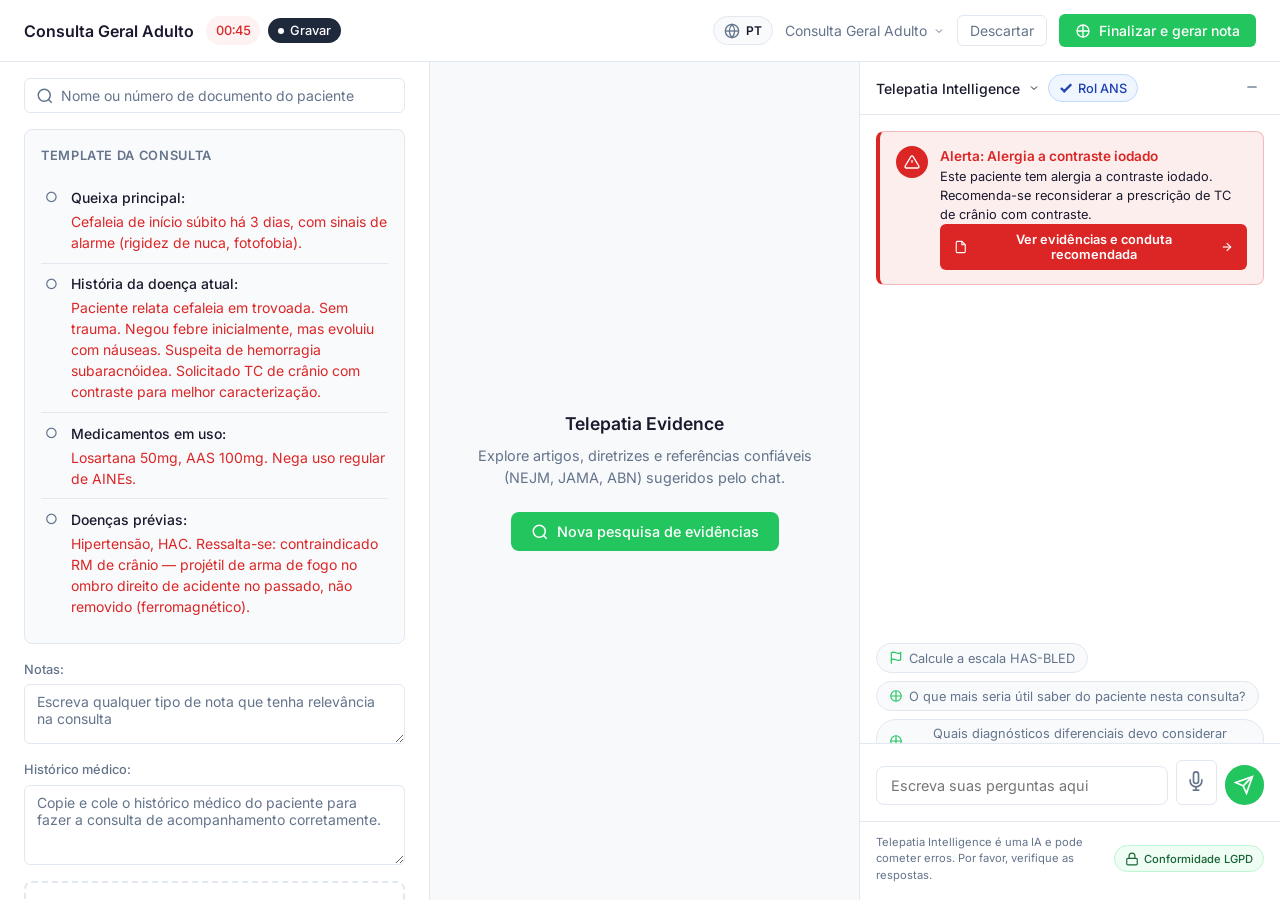
==== ambient-scribe.html @ 0a35a24a "Add i18n language switcher (PT/EN/ES) and fix navigation dead ends - Added globe icon language switc" ====
<!DOCTYPE html>
<html lang="pt-BR">
<head>
  <meta charset="UTF-8">
  <meta name="viewport" content="width=device-width, initial-scale=1.0">
  <title>Consulta Geral Adulto — Ambient Scribe</title>
  <style>
/* Ambient Scribe — Clean medical consultation UI */

:root {
  --bg-main: #f8f9fa;
  --bg-pane: #ffffff;
  --border: #e2e8f0;
  --text: #1a1a2e;
  --text-muted: #64748b;
  --accent: #22c55e;
  --accent-hover: #16a34a;
  --accent-light: rgba(34, 197, 94, 0.1);
  --danger: #dc2626;
  --danger-bg: rgba(220, 38, 38, 0.08);
  --radius: 8px;
  --radius-sm: 6px;
  --shadow: 0 1px 3px rgba(0,0,0,0.06);
  --font-sans: "Inter", -apple-system, BlinkMacSystemFont, sans-serif;
}

* {
  box-sizing: border-box;
  margin: 0;
  padding: 0;
}

html, body {
  height: 100%;
  overflow: hidden;
}

body {
  font-family: var(--font-sans);
  background: var(--bg-main);
  color: var(--text);
  line-height: 1.5;
  font-size: 14px;
}

.app {
  display: flex;
  flex-direction: column;
  height: 100vh;
  overflow: hidden;
}

/* Header */
.header {
  display: flex;
  justify-content: space-between;
  align-items: center;
  padding: 0.875rem 1.5rem;
  background: var(--bg-pane);
  border-bottom: 1px solid var(--border);
  flex-shrink: 0;
}

.header-left {
  display: flex;
  align-items: center;
  gap: 0.75rem;
}

.consult-type {
  font-size: 1rem;
  font-weight: 600;
}

/* Record controls in header */
.record-controls {
  display: flex;
  align-items: center;
  gap: 0.5rem;
}

.timer {
  font-size: 0.8rem;
  padding: 0.3rem 0.6rem;
  border-radius: 20px;
  background: #fef2f2;
  color: var(--danger);
  font-weight: 500;
  font-variant-numeric: tabular-nums;
}

.btn-record-header,
.btn-record-pause,
.btn-record-continue,
.btn-record-stop {
  display: inline-flex;
  align-items: center;
  gap: 0.4rem;
  padding: 0.3rem 0.6rem;
  font-size: 0.8rem;
  font-weight: 500;
  border: none;
  border-radius: 20px;
  cursor: pointer;
  font-family: var(--font-sans);
  transition: opacity 0.15s;
}

.btn-record-header {
  display: inline-flex;
  background: #1e293b;
  color: white;
}

.btn-record-header.recording {
  background: #ff3333;
  color: white;
  box-shadow: 0 0 12px rgba(255, 51, 51, 0.6), 0 0 24px rgba(255, 51, 51, 0.3);
  animation: neon-pulse 2s ease-in-out infinite;
}

@keyframes neon-pulse {
  0%, 100% { box-shadow: 0 0 12px rgba(255, 51, 51, 0.6), 0 0 24px rgba(255, 51, 51, 0.3); }
  50% { box-shadow: 0 0 16px rgba(255, 51, 51, 0.8), 0 0 32px rgba(255, 51, 51, 0.4); }
}

.btn-record-header .record-dot {
  width: 6px;
  height: 6px;
  border-radius: 50%;
  background: currentColor;
}

.btn-record-header.recording .record-dot {
  animation: dot-pulse 1.2s infinite;
}

@keyframes dot-pulse {
  0%, 100% { opacity: 1; }
  50% { opacity: 0.3; }
}

.btn-record-pause,
.btn-record-continue,
.btn-record-stop {
  display: inline-flex;
}

.btn-record-pause,
.btn-record-continue {
  background: #64748b;
  color: white;
}

.btn-record-stop {
  background: #475569;
  color: white;
}

.btn-record-pause:hover,
.btn-record-continue:hover,
.btn-record-stop:hover {
  opacity: 0.9;
}

.record-controls .hidden {
  display: none !important;
}

.hidden {
  display: none !important;
}

.header-right {
  display: flex;
  align-items: center;
  gap: 0.75rem;
}

.consult-dropdown {
  display: flex;
  align-items: center;
  gap: 0.35rem;
  font-size: 0.875rem;
  color: var(--text-muted);
  cursor: pointer;
}

.btn-discard {
  padding: 0.4rem 0.75rem;
  font-size: 0.875rem;
  background: transparent;
  border: 1px solid var(--border);
  border-radius: var(--radius-sm);
  color: var(--text-muted);
  cursor: pointer;
  font-family: var(--font-sans);
}

.btn-discard:hover {
  background: #f1f5f9;
  color: var(--text);
}

.btn-finalize {
  display: inline-flex;
  align-items: center;
  gap: 0.5rem;
  padding: 0.5rem 1rem;
  font-size: 0.875rem;
  font-weight: 500;
  background: var(--accent);
  color: white;
  border: none;
  border-radius: var(--radius-sm);
  cursor: pointer;
  font-family: var(--font-sans);
}

.btn-finalize:hover {
  background: var(--accent-hover);
}

/* Main grid - fixed height, no overflow */
.main-grid {
  display: grid;
  grid-template-columns: minmax(0, 1fr) minmax(0, 1fr) 420px;
  flex: 1;
  min-height: 0;
  overflow: hidden;
}

/* Scribe pane */
.scribe-pane {
  display: flex;
  flex-direction: column;
  gap: 1rem;
  padding: 1rem 1.5rem;
  background: var(--bg-pane);
  border-right: 1px solid var(--border);
  overflow-y: auto;
  overflow-x: hidden;
  max-width: 480px;
  min-height: 0;
}

/* Center: Telepatia workspace */
.workspace-pane {
  display: flex;
  flex-direction: column;
  background: var(--bg-main);
  border-right: 1px solid var(--border);
  min-height: 0;
  overflow: hidden;
}

.workspace-empty {
  flex: 1;
  display: flex;
  flex-direction: column;
  align-items: center;
  justify-content: center;
  padding: 2rem;
  color: var(--text-muted);
  font-size: 0.9rem;
  text-align: center;
  gap: 0.5rem;
}

.workspace-empty-title {
  font-size: 1.1rem;
  font-weight: 600;
  color: var(--text);
}

/* New evidence search button in center pane */
.btn-new-evidence {
  display: inline-flex;
  align-items: center;
  gap: 0.5rem;
  margin-top: 1rem;
  padding: 0.65rem 1.25rem;
  font-size: 0.9rem;
  font-weight: 500;
  background: var(--accent);
  color: white;
  border: none;
  border-radius: var(--radius);
  cursor: pointer;
  font-family: var(--font-sans);
  transition: background 0.15s, box-shadow 0.15s, transform 0.1s;
}

.btn-new-evidence:hover {
  background: var(--accent-hover);
  box-shadow: 0 4px 12px rgba(34, 197, 94, 0.25);
  transform: translateY(-1px);
}

.btn-new-evidence:active {
  transform: translateY(0);
}

.workspace-empty.hidden {
  display: none;
}

.workspace-content {
  display: flex;
  flex-direction: column;
  flex: 1;
  min-height: 0;
  background: var(--bg-pane);
  overflow: hidden;
}

.workspace-content.hidden {
  display: none;
}

.workspace-header {
  display: flex;
  align-items: flex-start;
  gap: 0.75rem;
  padding: 1rem 1.25rem;
  border-bottom: 1px solid var(--border);
  flex-shrink: 0;
}

/* Reference icons bar - OpenEvidence style */
.ref-icons-bar {
  display: flex;
  align-items: center;
  gap: 0.6rem;
  padding: 0.6rem 1.25rem;
  background: linear-gradient(180deg, #f8fafc 0%, #f1f5f9 100%);
  border-bottom: 1px solid var(--border);
  flex-wrap: wrap;
}

.ref-label {
  font-size: 0.75rem;
  color: var(--text-muted);
  font-weight: 500;
}

.ref-icon {
  text-decoration: none;
}

.ref-badge {
  display: inline-flex;
  align-items: center;
  justify-content: center;
  gap: 0.25rem;
  min-width: 42px;
  height: 28px;
  padding: 0 0.5rem;
  border-radius: 20px;
  font-size: 0.7rem;
  font-weight: 700;
  letter-spacing: 0.02em;
  transition: transform 0.15s, box-shadow 0.15s;
}

.ref-flag {
  font-size: 0.85em;
  line-height: 1;
}

.ref-badge:hover {
  transform: translateY(-1px);
  box-shadow: 0 2px 6px rgba(0,0,0,0.12);
}

.ref-nejm {
  background: #c41e3a;
  color: white;
}

.ref-jama {
  background: #1a365d;
  color: white;
}

.ref-rsna {
  background: linear-gradient(135deg, #0ea5e9 0%, #0284c7 100%);
  color: white;
}

.ref-abn {
  background: linear-gradient(135deg, #0f766e 0%, #115e59 100%);
  color: white;
}

/* GRADE evidence strength bar */
.grade-bar {
  display: flex;
  align-items: center;
  padding: 0.5rem 1.25rem;
  background: #fafafa;
  border-bottom: 1px solid var(--border);
  flex-shrink: 0;
}

.grade-bar.hidden {
  display: none !important;
}

.btn-grade {
  display: inline-flex;
  align-items: center;
  gap: 0.4rem;
  padding: 0.35rem 0.6rem;
  font-size: 0.8rem;
  background: white;
  border: 1px solid var(--border);
  border-radius: 16px;
  cursor: pointer;
  font-family: var(--font-sans);
  transition: border-color 0.15s, box-shadow 0.15s;
}

.btn-grade:hover {
  border-color: var(--accent);
  box-shadow: 0 0 0 2px var(--accent-light);
}

.grade-label {
  color: var(--text-muted);
}

.grade-value {
  font-weight: 600;
  color: var(--accent);
}

.grade-system {
  color: var(--text-muted);
  font-size: 0.75rem;
}

/* SUS bar */
.sus-bar {
  padding: 0.5rem 1.25rem;
  background: #f0fdf4;
  border-bottom: 1px solid var(--border);
  flex-shrink: 0;
}

.sus-bar.hidden {
  display: none !important;
}

.btn-sus {
  display: inline-flex;
  align-items: center;
  gap: 0.5rem;
  padding: 0.4rem 0.75rem;
  font-size: 0.85rem;
  background: white;
  color: #166534;
  border: 1px solid #bbf7d0;
  border-radius: var(--radius-sm);
  cursor: pointer;
  font-family: var(--font-sans);
  font-weight: 500;
  transition: background 0.15s, border-color 0.15s;
}

.btn-sus:hover {
  background: #dcfce7;
  border-color: #86efac;
}

.btn-sus.expanded svg {
  transform: rotate(180deg);
}

.btn-sus svg {
  transition: transform 0.2s;
}

.sus-flag {
  font-size: 1em;
}

.sus-content {
  margin-top: 0.75rem;
  padding-top: 0.75rem;
  border-top: 1px solid #bbf7d0;
}

.sus-content.hidden {
  display: none !important;
}

.sus-intro {
  font-size: 0.85rem;
  line-height: 1.5;
  color: var(--text);
  margin-bottom: 0.5rem;
}

.sus-list {
  margin: 0 0 0.5rem;
  padding-left: 1.25rem;
  font-size: 0.85rem;
  line-height: 1.6;
  color: var(--text);
}

.sus-list li {
  margin-bottom: 0.5rem;
}

.sus-footer {
  font-size: 0.8rem;
  color: var(--text-muted);
  margin: 0;
}

/* GRADE popover */
.grade-popover {
  position: fixed;
  bottom: 5rem;
  right: 1rem;
  max-width: 340px;
  z-index: 100;
}

.grade-popover.hidden {
  display: none !important;
}

.grade-popover-content {
  background: white;
  border-radius: var(--radius);
  box-shadow: 0 10px 40px rgba(0,0,0,0.15);
  padding: 1rem 1.25rem;
  border: 1px solid var(--border);
  position: relative;
}

.grade-close {
  position: absolute;
  top: 0.5rem;
  right: 0.5rem;
  width: 24px;
  height: 24px;
  border: none;
  background: #f1f5f9;
  border-radius: 50%;
  font-size: 1.1rem;
  cursor: pointer;
  color: var(--text-muted);
  line-height: 1;
}

.grade-popover h4 {
  font-size: 0.9rem;
  margin-bottom: 0.5rem;
  color: var(--text);
}

.grade-popover p {
  font-size: 0.8rem;
  line-height: 1.5;
  color: var(--text-muted);
  margin-bottom: 0.5rem;
}

.grade-popover ul {
  margin: 0.5rem 0;
  padding-left: 1.2rem;
  font-size: 0.8rem;
  line-height: 1.6;
  color: var(--text-muted);
}

.grade-popover li {
  margin-bottom: 0.25rem;
}

.grade-footer {
  font-size: 0.75rem !important;
}

.workspace-title {
  flex: 1;
  font-size: 0.95rem;
  font-weight: 600;
  color: var(--accent);
  text-decoration: none;
}

.workspace-title:hover {
  text-decoration: underline;
}

.btn-workspace-new {
  flex-shrink: 0;
  width: 28px;
  height: 28px;
  border: 1px solid var(--border);
  background: #f8fafc;
  border-radius: 50%;
  font-size: 1.1rem;
  line-height: 1;
  cursor: pointer;
  color: var(--accent);
  display: flex;
  align-items: center;
  justify-content: center;
  transition: background 0.15s, border-color 0.15s;
}

.btn-workspace-new:hover {
  background: var(--accent-light);
  border-color: var(--accent);
}

.btn-workspace-close {
  flex-shrink: 0;
  width: 28px;
  height: 28px;
  border: none;
  background: #f1f5f9;
  border-radius: 50%;
  font-size: 1.25rem;
  line-height: 1;
  cursor: pointer;
  color: var(--text-muted);
}

.btn-workspace-close:hover {
  background: #e2e8f0;
  color: var(--text);
}

.workspace-body {
  flex: 1;
  overflow-y: auto;
  overflow-x: hidden;
  padding: 1rem 1.25rem;
  min-height: 0;
}

.workspace-summary {
  font-size: 0.9rem;
  line-height: 1.65;
  color: var(--text);
  margin-bottom: 1.25rem;
}

.summary-explanation {
  margin-bottom: 1rem;
}

.summary-actions {
  margin-bottom: 1rem;
}

.summary-actions strong {
  display: block;
  margin-bottom: 0.5rem;
  font-size: 0.9rem;
}

.summary-actions ul {
  margin: 0;
  padding-left: 1.25rem;
  line-height: 1.7;
}

.summary-actions li {
  margin-bottom: 0.35rem;
}

.btn-go-deeper {
  display: inline-flex;
  align-items: center;
  gap: 0.5rem;
  padding: 0.5rem 0.9rem;
  font-size: 0.85rem;
  background: #f8fafc;
  color: var(--accent);
  border: 1px solid var(--border);
  border-radius: var(--radius-sm);
  cursor: pointer;
  font-family: var(--font-sans);
  font-weight: 500;
  transition: background 0.15s, border-color 0.15s;
}

.btn-go-deeper:hover {
  background: var(--accent-light);
  border-color: var(--accent);
}

.btn-go-deeper svg {
  transition: transform 0.2s;
}

.summary-deeper {
  margin-top: 1rem;
  padding-top: 1rem;
  border-top: 1px solid var(--border);
}

.summary-deeper.hidden {
  display: none !important;
}

.summary-deeper h5 {
  font-size: 0.9rem;
  font-weight: 600;
  margin: 1rem 0 0.5rem;
  color: var(--text);
}

.summary-deeper h5:first-child {
  margin-top: 0;
}

.summary-deeper p {
  font-size: 0.875rem;
  line-height: 1.6;
  color: var(--text-muted);
}

/* Blank evidence workspace */
.workspace-blank-wrap {
  display: flex;
  flex-direction: column;
  flex: 1;
  min-height: 0;
}

.workspace-blank-wrap.hidden {
  display: none !important;
}

.workspace-blank-messages {
  flex: 1;
  overflow-y: auto;
  padding: 1rem 1.25rem;
  display: flex;
  flex-direction: column;
  gap: 0.75rem;
}

.ws-blank-msg {
  max-width: 90%;
  padding: 0.6rem 0.85rem;
  border-radius: var(--radius-sm);
  font-size: 0.875rem;
  line-height: 1.55;
}

.ws-blank-msg-user {
  align-self: flex-end;
  background: var(--accent-light);
  color: var(--text);
}

.ws-blank-msg-assistant {
  align-self: flex-start;
  background: #f1f5f9;
  color: var(--text);
}

.workspace-blank-suggestions {
  display: flex;
  flex-wrap: wrap;
  gap: 0.5rem;
  padding: 0 1.25rem 0.75rem;
  flex-shrink: 0;
}

.ws-suggestion-btn {
  display: inline-flex;
  align-items: center;
  gap: 0.4rem;
  padding: 0.45rem 0.75rem;
  font-size: 0.8rem;
  background: #f8fafc;
  border: 1px solid var(--border);
  border-radius: 20px;
  color: var(--text-muted);
  cursor: pointer;
  font-family: var(--font-sans);
  text-decoration: none;
  transition: background 0.15s, border-color 0.15s, color 0.15s;
}

.ws-suggestion-btn:hover {
  background: var(--accent-light);
  border-color: var(--accent);
  color: var(--text);
}

.ws-suggestion-btn svg {
  flex-shrink: 0;
  color: var(--accent);
}

.ws-suggestion-link:hover svg {
  color: var(--accent);
}

.ws-suggestion-favicon {
  flex-shrink: 0;
  border-radius: 2px;
}

.workspace-blank-input-wrap {
  display: flex;
  align-items: flex-end;
  gap: 0.5rem;
  padding: 0.75rem 1.25rem;
  border-top: 1px solid var(--border);
  flex-shrink: 0;
}

#workspace-blank-input {
  flex: 1;
  padding: 0.6rem 0.9rem;
  font-size: 0.875rem;
  border: 1px solid var(--border);
  border-radius: var(--radius);
  resize: none;
  max-height: 100px;
  font-family: var(--font-sans);
}

#workspace-blank-input:focus {
  outline: none;
  border-color: var(--accent);
}

/* Workspace chat - discuss article */
.workspace-chat {
  margin-top: 1rem;
  padding-top: 1rem;
  border-top: 1px solid var(--border);
}

.workspace-chat-title {
  font-size: 0.9rem;
  font-weight: 600;
  margin-bottom: 0.25rem;
  color: var(--text);
}

.workspace-chat-hint {
  font-size: 0.8rem;
  color: var(--text-muted);
  margin-bottom: 0.75rem;
}

.workspace-chat-messages {
  min-height: 60px;
  max-height: 160px;
  overflow-y: auto;
  margin-bottom: 0.75rem;
  display: flex;
  flex-direction: column;
  gap: 0.5rem;
}

.workspace-chat-msg {
  font-size: 0.85rem;
  padding: 0.5rem 0.75rem;
  border-radius: var(--radius-sm);
  max-width: 95%;
}

.workspace-chat-msg-user {
  align-self: flex-end;
  background: var(--accent-light);
}

.workspace-chat-msg-assistant {
  align-self: flex-start;
  background: #f1f5f9;
}

.workspace-chat-input-wrap {
  display: flex;
  gap: 0.5rem;
  align-items: flex-end;
}

#workspace-chat-input {
  flex: 1;
  padding: 0.5rem 0.75rem;
  font-size: 0.875rem;
  border: 1px solid var(--border);
  border-radius: var(--radius-sm);
  resize: none;
  font-family: var(--font-sans);
}

#workspace-chat-input:focus {
  outline: none;
  border-color: var(--accent);
}

.btn-workspace-send {
  padding: 0.5rem;
}

.search-wrap {
  position: relative;
}

.search-icon {
  position: absolute;
  left: 0.75rem;
  top: 50%;
  transform: translateY(-50%);
  color: var(--text-muted);
  pointer-events: none;
}

.search-input {
  width: 100%;
  padding: 0.5rem 0.75rem 0.5rem 2.25rem;
  font-size: 0.875rem;
  border: 1px solid var(--border);
  border-radius: var(--radius-sm);
  font-family: var(--font-sans);
}

.search-input::placeholder {
  color: var(--text-muted);
}

.search-input:focus {
  outline: none;
  border-color: var(--accent);
  box-shadow: 0 0 0 2px var(--accent-light);
}

/* Checklist */
.checklist-container {
  background: #f8fafc;
  border: 1px solid var(--border);
  border-radius: var(--radius);
  padding: 1rem;
}

.checklist-title {
  font-size: 0.8rem;
  font-weight: 600;
  color: var(--text-muted);
  text-transform: uppercase;
  letter-spacing: 0.05em;
  margin-bottom: 0.75rem;
}

.checklist {
  list-style: none;
}

.checklist-item {
  display: flex;
  gap: 0.6rem;
  padding: 0.6rem 0;
  border-bottom: 1px solid #e2e8f0;
}

.checklist-item:last-child {
  border-bottom: none;
}

.check-icon {
  flex-shrink: 0;
  width: 20px;
  height: 20px;
  display: inline-flex;
  align-items: center;
  justify-content: center;
  font-size: 14px;
  color: var(--text-muted);
}

.check-icon.pending {
  color: var(--text-muted);
}

.check-icon.complete {
  color: var(--accent);
  font-size: 14px;
  opacity: 0.9;
}

.check-content {
  flex: 1;
  font-size: 0.875rem;
  line-height: 1.5;
}

.check-content strong {
  display: block;
  margin-bottom: 0.2rem;
  font-weight: 500;
}

.text-pending {
  color: var(--danger);
}

.text-complete {
  color: var(--text);
}

/* Notes & History */
.notes-section,
.history-section {
  display: flex;
  flex-direction: column;
  gap: 0.35rem;
}

.notes-section label,
.history-section label {
  font-size: 0.8rem;
  font-weight: 500;
  color: var(--text-muted);
}

.notes-section textarea,
.history-section textarea {
  min-height: 60px;
  padding: 0.5rem 0.75rem;
  font-size: 0.875rem;
  border: 1px solid var(--border);
  border-radius: var(--radius-sm);
  resize: vertical;
  font-family: var(--font-sans);
}

.notes-section textarea::placeholder,
.history-section textarea::placeholder {
  color: var(--text-muted);
}

.history-section textarea {
  min-height: 80px;
}

/* Attach area */
.attach-area {
  display: flex;
  flex-direction: column;
  align-items: center;
  justify-content: center;
  gap: 0.5rem;
  min-height: 100px;
  border: 2px dashed var(--border);
  border-radius: var(--radius);
  color: var(--text-muted);
  font-size: 0.875rem;
  cursor: pointer;
  transition: border-color 0.15s, background 0.15s;
}

.attach-area:hover {
  border-color: var(--accent);
  background: var(--accent-light);
}


/* Chat pane */
.chat-pane {
  display: flex;
  flex-direction: column;
  background: var(--bg-pane);
  min-height: 0;
  overflow: hidden;
}

.chat-header {
  display: flex;
  align-items: center;
  gap: 0.5rem;
  padding: 0.75rem 1rem;
  border-bottom: 1px solid var(--border);
  font-size: 0.875rem;
  font-weight: 500;
}

.btn-telepatia-evidence {
  display: inline-flex;
  align-items: center;
  gap: 0.35rem;
  padding: 0.35rem 0.6rem;
  font-size: 0.8rem;
  background: #f0fdf4;
  color: #166534;
  border: 1px solid #bbf7d0;
  border-radius: 16px;
  cursor: pointer;
  font-family: var(--font-sans);
  font-weight: 500;
}

.btn-telepatia-evidence:hover {
  background: #dcfce7;
  border-color: #86efac;
}

.btn-telepatia-evidence.active {
  background: var(--accent);
  color: white;
  border-color: var(--accent);
}

.btn-rol-ans {
  display: inline-flex;
  align-items: center;
  gap: 0.35rem;
  padding: 0.35rem 0.6rem;
  font-size: 0.8rem;
  background: #eff6ff;
  color: #1e40af;
  border: 1px solid #bfdbfe;
  border-radius: 16px;
  cursor: pointer;
  font-family: var(--font-sans);
  font-weight: 500;
}

.btn-rol-ans:hover {
  background: #dbeafe;
  border-color: #93c5fd;
}

.btn-minimize {
  margin-left: auto;
  padding: 0.25rem;
  background: none;
  border: none;
  cursor: pointer;
  color: var(--text-muted);
}

.chat-messages {
  flex: 1;
  min-height: 0;
  overflow-y: auto;
  overflow-x: hidden;
  padding: 1rem;
  display: flex;
  flex-direction: column;
  gap: 1rem;
}

.msg {
  max-width: 90%;
  padding: 0.75rem 1rem;
  border-radius: var(--radius);
  font-size: 0.9rem;
  line-height: 1.5;
}

.msg-assistant {
  align-self: flex-start;
  background: #f1f5f9;
  color: var(--text);
}

/* CDSS Alert card */
.msg-alert {
  background: var(--danger-bg);
  border: 1px solid rgba(220, 38, 38, 0.25);
  border-left: 4px solid var(--danger);
  display: flex;
  gap: 0.75rem;
  padding: 0.875rem 1rem;
  max-width: 100%;
  animation: alert-slide-in 0.4s ease-out;
}

@keyframes alert-slide-in {
  from { opacity: 0; transform: translateY(8px); }
  to { opacity: 1; transform: translateY(0); }
}

.alert-icon-wrap {
  flex-shrink: 0;
  width: 32px;
  height: 32px;
  border-radius: 50%;
  background: var(--danger);
  color: white;
  display: flex;
  align-items: center;
  justify-content: center;
  animation: alert-pulse 2s ease-in-out infinite;
}

@keyframes alert-pulse {
  0%, 100% { box-shadow: 0 0 0 0 rgba(220, 38, 38, 0.3); }
  50% { box-shadow: 0 0 0 6px rgba(220, 38, 38, 0); }
}

.alert-icon-wrap svg {
  width: 16px;
  height: 16px;
}

.alert-body {
  flex: 1;
  min-width: 0;
}

.alert-title {
  font-size: 0.85rem;
  font-weight: 600;
  color: var(--danger);
  margin: 0 0 0.25rem;
}

.alert-desc {
  font-size: 0.8rem;
  line-height: 1.5;
  color: var(--text);
  margin: 0 0 0.65rem;
}

.btn-alert-action {
  display: inline-flex;
  align-items: center;
  gap: 0.5rem;
  padding: 0.5rem 0.85rem;
  font-size: 0.8rem;
  font-weight: 600;
  background: var(--danger);
  color: white;
  border: none;
  border-radius: var(--radius-sm);
  cursor: pointer;
  font-family: var(--font-sans);
  transition: background 0.15s, box-shadow 0.15s, transform 0.1s;
}

.btn-alert-action:hover {
  background: #b91c1c;
  box-shadow: 0 2px 8px rgba(220, 38, 38, 0.3);
  transform: translateY(-1px);
}

.btn-alert-action:active {
  transform: translateY(0);
}

.msg-user {
  align-self: flex-end;
  background: var(--accent-light);
  color: var(--text);
}

.msg-assistant p {
  margin: 0;
}

/* Article reference card */
.article-ref {
  display: flex;
  align-items: flex-start;
  gap: 0.75rem;
  margin-top: 0.75rem;
  padding: 0.75rem;
  background: white;
  border: 1px solid var(--border);
  border-radius: var(--radius);
  cursor: pointer;
  transition: box-shadow 0.15s, border-color 0.15s;
}

.article-ref:hover {
  border-color: var(--accent);
  box-shadow: 0 2px 8px rgba(34, 197, 94, 0.15);
}

.article-icon {
  flex-shrink: 0;
  width: 40px;
  height: 40px;
  border-radius: 50%;
  background: linear-gradient(135deg, #0ea5e9 0%, #0284c7 100%);
  display: flex;
  align-items: center;
  justify-content: center;
  color: white;
  font-size: 0.65rem;
  font-weight: 700;
  text-align: center;
  line-height: 1.1;
}

.article-info {
  flex: 1;
  min-width: 0;
}

.article-info strong {
  display: block;
  font-size: 0.85rem;
  margin-bottom: 0.25rem;
}

.article-info span {
  font-size: 0.8rem;
  color: var(--text-muted);
}

/* Suggestions */
.suggestions {
  display: flex;
  flex-wrap: wrap;
  gap: 0.5rem;
  padding: 0 1rem 0.75rem;
  flex-shrink: 0;
  max-height: 100px;
  overflow-y: auto;
}

.suggestion-btn {
  display: inline-flex;
  align-items: center;
  gap: 0.4rem;
  padding: 0.4rem 0.75rem;
  font-size: 0.8rem;
  background: #f8fafc;
  border: 1px solid var(--border);
  border-radius: 20px;
  color: var(--text-muted);
  cursor: pointer;
  font-family: var(--font-sans);
  max-width: 100%;
}

.suggestion-btn:hover {
  background: var(--accent-light);
  border-color: var(--accent);
  color: var(--text);
}

.suggestion-btn svg {
  flex-shrink: 0;
  color: var(--accent);
}

/* Chat view wrapper */
.chat-view {
  display: flex;
  flex-direction: column;
  flex: 1;
  min-height: 0;
  overflow: hidden;
}

.chat-view.hidden {
  display: none !important;
}

/* Rol ANS inside chat pane */
.chat-rol-view {
  display: flex;
  flex-direction: column;
  flex: 1;
  min-height: 0;
  overflow: hidden;
}

.chat-rol-view.hidden {
  display: none !important;
}

.chat-rol-header {
  padding: 0.75rem 1rem;
  border-bottom: 1px solid var(--border);
  flex-shrink: 0;
}

.btn-back-to-chat {
  display: inline-flex;
  align-items: center;
  gap: 0.4rem;
  padding: 0.4rem 0.75rem;
  font-size: 0.8rem;
  font-weight: 500;
  background: #f8fafc;
  color: var(--text);
  border: 1px solid var(--border);
  border-radius: var(--radius-sm);
  cursor: pointer;
  font-family: var(--font-sans);
  transition: background 0.15s, border-color 0.15s;
}

.btn-back-to-chat:hover {
  background: #f1f5f9;
  border-color: #cbd5e1;
}

.chat-rol-body {
  flex: 1;
  overflow-y: auto;
  padding: 1.25rem;
}

.chat-rol-title {
  font-size: 0.95rem;
  font-weight: 600;
  color: var(--text);
  margin-bottom: 0.75rem;
}

.chat-rol-content {
  font-size: 0.875rem;
  line-height: 1.65;
  color: var(--text);
  margin-bottom: 1rem;
}

/* HAS-BLED Calculator */
.chat-calculator-view {
  display: flex;
  flex-direction: column;
  flex: 1;
  min-height: 0;
  overflow: hidden;
}

.chat-calculator-view.hidden {
  display: none !important;
}

.calc-header {
  padding: 0.75rem 1rem;
  border-bottom: 1px solid var(--border);
  flex-shrink: 0;
}

.calc-body {
  flex: 1;
  overflow-y: auto;
  padding: 1rem;
}

.calc-title-row {
  display: flex;
  align-items: flex-start;
  gap: 0.75rem;
  margin-bottom: 1rem;
}

.calc-icon {
  flex-shrink: 0;
  width: 40px;
  height: 40px;
  border-radius: 10px;
  background: linear-gradient(135deg, #7c3aed 0%, #5b21b6 100%);
  color: white;
  display: flex;
  align-items: center;
  justify-content: center;
}

.calc-title {
  font-size: 0.95rem;
  font-weight: 600;
  color: var(--text);
  margin-bottom: 0.15rem;
}

.calc-subtitle {
  font-size: 0.75rem;
  color: var(--text-muted);
  line-height: 1.4;
}

.calc-items {
  display: flex;
  flex-direction: column;
  gap: 0;
}

.calc-item {
  display: flex;
  align-items: center;
  padding: 0.6rem 0.5rem;
  border-bottom: 1px solid #f1f5f9;
  cursor: pointer;
  transition: background 0.1s;
  border-radius: var(--radius-sm);
}

.calc-item:hover {
  background: #f8fafc;
}

.calc-item input[type="checkbox"] {
  display: none;
}

.calc-item-content {
  display: flex;
  align-items: center;
  gap: 0.6rem;
  width: 100%;
}

.calc-letter {
  flex-shrink: 0;
  width: 26px;
  height: 26px;
  border-radius: 6px;
  background: #f1f5f9;
  color: var(--text-muted);
  display: flex;
  align-items: center;
  justify-content: center;
  font-size: 0.75rem;
  font-weight: 700;
  transition: background 0.15s, color 0.15s;
}

.calc-item input:checked ~ .calc-item-content .calc-letter {
  background: #7c3aed;
  color: white;
}

.calc-item-content div {
  flex: 1;
  min-width: 0;
}

.calc-item-content strong {
  display: block;
  font-size: 0.8rem;
  font-weight: 500;
  color: var(--text);
}

.calc-desc {
  display: block;
  font-size: 0.7rem;
  color: var(--text-muted);
  line-height: 1.3;
}

.calc-pts {
  flex-shrink: 0;
  font-size: 0.7rem;
  font-weight: 600;
  color: #7c3aed;
  background: rgba(124, 58, 237, 0.08);
  padding: 0.2rem 0.4rem;
  border-radius: 4px;
}

.calc-result {
  margin-top: 1rem;
  padding: 1rem;
  background: #f8fafc;
  border: 1px solid var(--border);
  border-radius: var(--radius);
  transition: all 0.3s;
}

.calc-score-row {
  display: flex;
  align-items: baseline;
  gap: 0.35rem;
  margin-bottom: 0.5rem;
}

.calc-score-label {
  font-size: 0.8rem;
  color: var(--text-muted);
}

.calc-score-value {
  font-size: 1.5rem;
  font-weight: 700;
  color: var(--text);
  font-variant-numeric: tabular-nums;
  transition: color 0.3s;
}

.calc-score-value.risk-low { color: var(--accent); }
.calc-score-value.risk-moderate { color: #f59e0b; }
.calc-score-value.risk-high { color: var(--danger); }

.calc-score-max {
  font-size: 0.8rem;
  color: var(--text-muted);
}

.calc-risk {
  display: flex;
  align-items: center;
  gap: 0.4rem;
  font-size: 0.85rem;
  font-weight: 500;
  margin-bottom: 0.4rem;
}

.calc-risk-dot {
  width: 8px;
  height: 8px;
  border-radius: 50%;
}

.calc-risk-low { background: var(--accent); }
.calc-risk-moderate { background: #f59e0b; }
.calc-risk-high { background: var(--danger); }

.calc-interpretation {
  font-size: 0.78rem;
  line-height: 1.5;
  color: var(--text-muted);
  margin: 0;
}

/* Chat input */
.chat-input-wrap {
  display: flex;
  align-items: flex-end;
  gap: 0.5rem;
  padding: 1rem;
  border-top: 1px solid var(--border);
}

#chat-input {
  flex: 1;
  padding: 0.6rem 0.9rem;
  font-size: 0.9rem;
  border: 1px solid var(--border);
  border-radius: var(--radius);
  resize: none;
  max-height: 120px;
  font-family: var(--font-sans);
}

#chat-input:focus {
  outline: none;
  border-color: var(--accent);
}

.btn-mic {
  padding: 0.6rem;
  background: none;
  border: 1px solid var(--border);
  border-radius: var(--radius-sm);
  color: var(--text-muted);
  cursor: pointer;
}

.btn-mic:hover {
  background: #f1f5f9;
  color: var(--text);
}

.btn-send {
  padding: 0.6rem;
  background: var(--accent);
  border: none;
  border-radius: 50%;
  color: white;
  cursor: pointer;
  display: flex;
  align-items: center;
  justify-content: center;
}

.btn-send:hover {
  background: var(--accent-hover);
}

.chat-footer {
  padding: 0 1rem 1rem;
  display: flex;
  flex-wrap: wrap;
  align-items: center;
  gap: 0.75rem;
  border-top: 1px solid var(--border);
  padding-top: 0.75rem;
  margin-top: 0;
}

.disclaimer {
  font-size: 0.7rem;
  color: var(--text-muted);
  flex: 1;
  margin: 0;
}

.btn-lgpd {
  display: inline-flex;
  align-items: center;
  gap: 0.35rem;
  padding: 0.35rem 0.6rem;
  font-size: 0.7rem;
  background: #f0fdf4;
  color: #166534;
  border: 1px solid #bbf7d0;
  border-radius: 16px;
  cursor: pointer;
  font-family: var(--font-sans);
  font-weight: 500;
}

.btn-lgpd:hover {
  background: #dcfce7;
  border-color: #86efac;
}

/* LGPD popover */
.lgpd-popover {
  position: fixed;
  bottom: 1rem;
  right: 1rem;
  max-width: 340px;
  z-index: 100;
}

.lgpd-popover.hidden {
  display: none;
}

.lgpd-popover-content {
  background: white;
  border-radius: var(--radius);
  box-shadow: 0 10px 40px rgba(0,0,0,0.15);
  padding: 1rem 1.25rem;
  border: 1px solid var(--border);
  position: relative;
}

.lgpd-close {
  position: absolute;
  top: 0.5rem;
  right: 0.5rem;
  width: 24px;
  height: 24px;
  border: none;
  background: #f1f5f9;
  border-radius: 50%;
  font-size: 1.1rem;
  cursor: pointer;
  color: var(--text-muted);
  line-height: 1;
}

.lgpd-popover h4 {
  font-size: 0.9rem;
  margin-bottom: 0.5rem;
  color: var(--text);
}

.lgpd-popover p {
  font-size: 0.8rem;
  line-height: 1.5;
  color: var(--text-muted);
  margin-bottom: 0.5rem;
}

.lgpd-popover ul {
  margin: 0.5rem 0;
  padding-left: 1.2rem;
  font-size: 0.8rem;
  line-height: 1.6;
  color: var(--text-muted);
}

.lgpd-popover li {
  margin-bottom: 0.25rem;
}

.lgpd-footer {
  font-size: 0.75rem !important;
  color: var(--text-muted) !important;
  opacity: 0.9;
}

.workspace-rol-wrap.hidden {
  display: none !important;
}

.workspace-summary-wrap.hidden {
  display: none !important;
}

.workspace-rol-content {
  font-size: 0.9rem;
  line-height: 1.65;
  color: var(--text);
  margin-bottom: 1rem;
}

.workspace-rol-link {
  display: inline-block;
  font-size: 0.85rem;
  color: var(--accent);
  text-decoration: none;
  font-weight: 500;
}

.workspace-rol-link:hover {
  text-decoration: underline;
}

/* Language switcher */
.lang-switcher {
  position: relative;
}

.btn-lang {
  display: inline-flex;
  align-items: center;
  gap: 0.35rem;
  padding: 0.35rem 0.6rem;
  font-size: 0.8rem;
  background: #f8fafc;
  color: var(--text);
  border: 1px solid var(--border);
  border-radius: 16px;
  cursor: pointer;
  font-family: var(--font-sans);
  font-weight: 600;
  transition: background 0.15s, border-color 0.15s;
}

.btn-lang:hover {
  background: #f1f5f9;
  border-color: #cbd5e1;
}

.btn-lang svg {
  color: var(--text-muted);
}

.lang-current {
  font-size: 0.75rem;
  letter-spacing: 0.05em;
}

.lang-dropdown {
  position: absolute;
  top: calc(100% + 4px);
  right: 0;
  background: white;
  border: 1px solid var(--border);
  border-radius: var(--radius);
  box-shadow: 0 4px 16px rgba(0,0,0,0.1);
  min-width: 150px;
  z-index: 200;
  overflow: hidden;
}

.lang-dropdown.hidden {
  display: none !important;
}

.lang-option {
  display: flex;
  align-items: center;
  gap: 0.5rem;
  width: 100%;
  padding: 0.5rem 0.75rem;
  font-size: 0.85rem;
  background: none;
  border: none;
  cursor: pointer;
  font-family: var(--font-sans);
  color: var(--text);
  transition: background 0.1s;
}

.lang-option:hover {
  background: #f8fafc;
}

.lang-option.active {
  background: var(--accent-light);
  color: var(--accent);
  font-weight: 600;
}

@media (max-width: 1100px) {
  .main-grid {
    grid-template-columns: 1fr;
    grid-template-rows: auto auto 1fr;
  }

  .scribe-pane {
    border-right: none;
    border-bottom: 1px solid var(--border);
    max-width: none;
  }

  .workspace-pane {
    border-right: none;
    border-bottom: 1px solid var(--border);
    min-height: 200px;
  }
}

</style>
  <link rel="preconnect" href="https://fonts.googleapis.com">
  <link rel="preconnect" href="https://fonts.gstatic.com" crossorigin>
  <link href="https://fonts.googleapis.com/css2?family=Inter:wght@400;500;600&display=swap" rel="stylesheet">
</head>
<body>
  <div class="app">
    <header class="header">
      <div class="header-left">
        <h1 class="consult-type">Consulta Geral Adulto</h1>
        <div class="record-controls">
          <span class="timer" id="header-timer">00:45</span>
          <button class="btn-record-header" id="record-btn" title="Gravar">
            <span class="record-dot"></span>
            <span class="record-label">Gravar</span>
          </button>
          <button class="btn-record-pause hidden" id="pause-btn" title="Pausar">
            <svg width="14" height="14" viewBox="0 0 24 24" fill="currentColor"><rect x="6" y="4" width="4" height="16"/><rect x="14" y="4" width="4" height="16"/></svg>
            Pausar
          </button>
          <button class="btn-record-continue hidden" id="continue-btn" title="Continuar">
            <svg width="14" height="14" viewBox="0 0 24 24" fill="currentColor"><polygon points="5 3 19 12 5 21 5 3"/></svg>
            Continuar
          </button>
          <button class="btn-record-stop hidden" id="stop-btn" title="Parar">
            <svg width="14" height="14" viewBox="0 0 24 24" fill="currentColor"><rect x="6" y="6" width="12" height="12"/></svg>
            Parar
          </button>
        </div>
      </div>
      <div class="header-right">
        <div class="lang-switcher" id="lang-switcher">
          <button class="btn-lang" id="btn-lang" title="Idioma / Language / Idioma">
            <svg width="16" height="16" viewBox="0 0 24 24" fill="none" stroke="currentColor" stroke-width="2">
              <circle cx="12" cy="12" r="10"/>
              <path d="M2 12h20"/>
              <path d="M12 2a15.3 15.3 0 0 1 4 10 15.3 15.3 0 0 1-4 10 15.3 15.3 0 0 1-4-10 15.3 15.3 0 0 1 4-10z"/>
            </svg>
            <span class="lang-current" id="lang-current">PT</span>
          </button>
          <div class="lang-dropdown hidden" id="lang-dropdown">
            <button class="lang-option active" data-lang="pt">🇧🇷 Português</button>
            <button class="lang-option" data-lang="en">🇺🇸 English</button>
            <button class="lang-option" data-lang="es">🇪🇸 Español</button>
          </div>
        </div>
        <div class="consult-dropdown">
          <span>Consulta Geral Adulto</span>
          <svg width="12" height="12" viewBox="0 0 24 24" fill="none" stroke="currentColor" stroke-width="2">
            <path d="M6 9l6 6 6-6"/>
          </svg>
        </div>
        <button class="btn-discard">Descartar</button>
        <button class="btn-finalize">
          <svg width="16" height="16" viewBox="0 0 24 24" fill="none" stroke="currentColor" stroke-width="2">
            <path d="M12 3v18M3 12h18"/>
            <circle cx="12" cy="12" r="9"/>
          </svg>
          Finalizar e gerar nota
        </button>
      </div>
    </header>

    <div class="main-grid">
      <!-- Left: Scribe + Checklist -->
      <aside class="scribe-pane">
        <div class="search-wrap">
          <svg class="search-icon" width="18" height="18" viewBox="0 0 24 24" fill="none" stroke="currentColor" stroke-width="2">
            <circle cx="11" cy="11" r="8"/><path d="m21 21-4.35-4.35"/>
          </svg>
          <input type="text" placeholder="Nome ou número de documento do paciente" class="search-input">
        </div>

        <div class="checklist-container">
          <h3 class="checklist-title">Template da consulta</h3>
          <ul class="checklist">
            <li class="checklist-item" data-section="chief">
              <span class="check-icon pending">○</span>
              <div class="check-content">
                <strong>Queixa principal:</strong>
                <span class="text-pending">Cefaleia de início súbito há 3 dias, com sinais de alarme (rigidez de nuca, fotofobia).</span>
              </div>
            </li>
            <li class="checklist-item" data-section="hpi">
              <span class="check-icon pending">○</span>
              <div class="check-content">
                <strong>História da doença atual:</strong>
                <span class="text-pending">Paciente relata cefaleia em trovoada. Sem trauma. Negou febre inicialmente, mas evoluiu com náuseas. Suspeita de hemorragia subaracnóidea. Solicitado TC de crânio com contraste para melhor caracterização.</span>
              </div>
            </li>
            <li class="checklist-item" data-section="meds">
              <span class="check-icon pending">○</span>
              <div class="check-content">
                <strong>Medicamentos em uso:</strong>
                <span class="text-pending">Losartana 50mg, AAS 100mg. Nega uso regular de AINEs.</span>
              </div>
            </li>
            <li class="checklist-item" data-section="diseases">
              <span class="check-icon pending">○</span>
              <div class="check-content">
                <strong>Doenças prévias:</strong>
                <span class="text-pending">Hipertensão, HAC. Ressalta-se: contraindicado RM de crânio — projétil de arma de fogo no ombro direito de acidente no passado, não removido (ferromagnético).</span>
              </div>
            </li>
          </ul>
        </div>

        <div class="notes-section">
          <label>Notas:</label>
          <textarea placeholder="Escreva qualquer tipo de nota que tenha relevância na consulta"></textarea>
        </div>

        <div class="history-section">
          <label>Histórico médico:</label>
          <textarea placeholder="Copie e cole o histórico médico do paciente para fazer a consulta de acompanhamento corretamente."></textarea>
        </div>

        <div class="attach-area">
          <svg width="24" height="24" viewBox="0 0 24 24" fill="none" stroke="currentColor" stroke-width="2">
            <path d="M21.44 11.05l-9.19 9.19a6 6 0 0 1-8.49-8.49l9.19-9.19a4 4 0 0 1 5.66 5.66l-9.2 9.19a2 2 0 0 1-2.83-2.83l8.49-8.48"/>
          </svg>
          <span>Arraste ou clique para anexar documentos</span>
        </div>
      </aside>

      <!-- Center: Telepatia Intelligence workspace -->
      <section class="workspace-pane" id="workspace-pane">
        <div class="workspace-empty" id="workspace-empty">
          <p class="workspace-empty-title">Telepatia Evidence</p>
          <p>Explore artigos, diretrizes e referências confiáveis (NEJM, JAMA, ABN) sugeridos pelo chat.</p>
          <button class="btn-new-evidence" id="btn-new-evidence">
            <svg width="18" height="18" viewBox="0 0 24 24" fill="none" stroke="currentColor" stroke-width="2">
              <circle cx="11" cy="11" r="8"/><path d="m21 21-4.35-4.35"/>
            </svg>
            Nova pesquisa de evidências
          </button>
        </div>
        <div class="workspace-content hidden" id="workspace-content">
          <div class="workspace-header">
            <a href="#" class="workspace-title" id="workspace-title">Management and Prevention of Hypersensitivity Reactions to Radiocontrast Media</a>
            <button class="btn-workspace-new" id="workspace-new" title="Nova pesquisa">
              <svg width="16" height="16" viewBox="0 0 24 24" fill="none" stroke="currentColor" stroke-width="2">
                <path d="M12 5v14M5 12h14"/>
              </svg>
            </button>
            <button class="btn-workspace-close" id="workspace-close">×</button>
          </div>
          <div class="ref-icons-bar" id="ref-icons-bar">
            <span class="ref-label">Referências confiáveis:</span>
            <a href="https://www.nejm.org/" target="_blank" rel="noopener" class="ref-icon" title="NEJM (EUA)">
              <span class="ref-badge ref-nejm"><span class="ref-flag">🇺🇸</span> NEJM</span>
            </a>
            <a href="https://jamanetwork.com/" target="_blank" rel="noopener" class="ref-icon" title="JAMA (EUA)">
              <span class="ref-badge ref-jama"><span class="ref-flag">🇺🇸</span> JAMA</span>
            </a>
            <a href="https://pubs.rsna.org/" target="_blank" rel="noopener" class="ref-icon" title="Radiology (EUA)">
              <span class="ref-badge ref-rsna"><span class="ref-flag">🇺🇸</span> RSNA</span>
            </a>
            <a href="https://abneuro.org.br/" target="_blank" rel="noopener" class="ref-icon" title="Academia Brasileira de Neurologia (Brasil)">
              <span class="ref-badge ref-abn"><span class="ref-flag">🇧🇷</span> ABN</span>
            </a>
          </div>
          <div class="grade-bar hidden" id="grade-bar">
            <button class="btn-grade" id="grade-btn" title="Clique para saber mais">
              <span class="grade-label">Força da evidência:</span>
              <span class="grade-value">Moderada</span>
              <span class="grade-system">(GRADE)</span>
              <svg width="14" height="14" viewBox="0 0 24 24" fill="none" stroke="currentColor" stroke-width="2">
                <circle cx="12" cy="12" r="10"/>
                <path d="M12 16v-4M12 8h.01"/>
              </svg>
            </button>
          </div>
          <div class="sus-bar hidden" id="sus-bar">
            <button class="btn-sus" id="sus-btn" title="Informações no contexto do SUS">
              <span class="sus-flag">🇧🇷</span>
              <span>Discutir este caso no contexto do SUS</span>
              <svg width="14" height="14" viewBox="0 0 24 24" fill="none" stroke="currentColor" stroke-width="2">
                <path d="M18 15l-6-6-6 6"/>
              </svg>
            </button>
            <div class="sus-content hidden" id="sus-content">
              <p class="sus-intro">No SUS, o manejo de hipersensibilidade a contraste iodado segue diretrizes do Ministério da Saúde. Correlação com o consenso ACR/AAAAI:</p>
              <ul class="sus-list">
                <li><strong>TC de crânio com contraste:</strong> Coberto pelo SUS quando há indicação clínica. Em suspeita de hemorragia subaracnóidea, a TC sem contraste pode ser realizada inicialmente; com contraste é reservada para casos selecionados.</li>
                <li><strong>Encaminhamento a alergologista:</strong> Disponível na rede de atenção especializada. Algumas regiões têm fila; priorizar pacientes com reação prévia grave.</li>
                <li><strong>Dessensibilização:</strong> Realizada em centros de referência (ex.: hospitais universitários, centros de alergia). O acesso pode exigir regulamento via central de regulação.</li>
                <li><strong>Contraste iodado no SUS:</strong> Meios de baixa osmolalidade disponíveis em muitos serviços. Na impossibilidade de dessensibilização, considerar alternativas (ex.: TC sem contraste quando suficiente para o diagnóstico).</li>
              </ul>
              <p class="sus-footer">Consulte a Rede de Atenção à Saúde e protocolos da sua região para fluxos específicos.</p>
            </div>
          </div>
          <div class="workspace-body">
            <div class="workspace-summary-wrap" id="workspace-summary-wrap">
              <div class="workspace-summary" id="workspace-summary">
                <p class="summary-explanation" id="summary-explanation"></p>
                <div class="summary-actions">
                  <strong>Ações para o médico:</strong>
                  <ul id="summary-actions-list"></ul>
                </div>
                <button class="btn-go-deeper" id="btn-go-deeper">
                  <svg width="16" height="16" viewBox="0 0 24 24" fill="none" stroke="currentColor" stroke-width="2">
                    <path d="M18 15l-6-6-6 6"/>
                  </svg>
                  <span class="btn-go-deeper-text">Aprofundar: resultados, estatísticas e metodologia</span>
                </button>
                <div class="summary-deeper hidden" id="summary-deeper">
                  <h5>Metodologia</h5>
                  <p id="deeper-methodology"></p>
                  <h5>Resultados e dados estatísticos</h5>
                  <p id="deeper-results"></p>
                </div>
              </div>
              <div class="workspace-chat">
              <h4 class="workspace-chat-title">Discuta este artigo</h4>
              <p class="workspace-chat-hint">Tire dúvidas ou aprofunde sua compreensão com base nas evidências acima.</p>
              <div class="workspace-chat-messages" id="workspace-chat-messages"></div>
              <div class="workspace-chat-input-wrap">
                <textarea id="workspace-chat-input" placeholder="Pergunte sobre o artigo..." rows="1"></textarea>
                <button class="btn-send btn-workspace-send" id="workspace-send">
                  <svg width="18" height="18" viewBox="0 0 24 24" fill="none" stroke="currentColor" stroke-width="2">
                    <path d="M22 2L11 13"/><path d="M22 2L15 22L11 13L2 9L22 2z"/>
                  </svg>
                </button>
              </div>
            </div>
            </div>
            <div class="workspace-rol-wrap hidden" id="workspace-rol-wrap">
              <p class="workspace-rol-content" id="workspace-rol-content"></p>
              <a href="https://www.gov.br/ans/pt-br/acesso-a-informacao/participacao-da-sociedade/atualizacao-do-rol-de-procedimentos" target="_blank" rel="noopener" class="workspace-rol-link">Consultar Rol ANS completo →</a>
            </div>
            <!-- Blank evidence workspace with chat -->
            <div class="workspace-blank-wrap hidden" id="workspace-blank-wrap">
              <div class="workspace-blank-messages" id="workspace-blank-messages"></div>
              <div class="workspace-blank-suggestions">
                <button class="ws-suggestion-btn" data-ws-quick="Quais são os sinais de alerta (red flags) para cefaleia?">
                  <svg width="14" height="14" viewBox="0 0 24 24" fill="none" stroke="currentColor" stroke-width="2">
                    <circle cx="12" cy="12" r="10"/>
                    <path d="M12 8v4M12 16h.01"/>
                  </svg>
                  Sinais de alerta para cefaleia
                </button>
                <a href="https://radiopaedia.org/articles/ct-head-an-approach" target="_blank" rel="noopener" class="ws-suggestion-btn ws-suggestion-link">
                  <img src="https://radiopaedia.org/favicon.ico" width="16" height="16" alt="Radiopaedia" class="ws-suggestion-favicon">
                  Como avaliar uma TC de crânio — Radiopaedia
                  <svg width="12" height="12" viewBox="0 0 24 24" fill="none" stroke="currentColor" stroke-width="2">
                    <path d="M18 13v6a2 2 0 0 1-2 2H5a2 2 0 0 1-2-2V8a2 2 0 0 1 2-2h6"/>
                    <polyline points="15 3 21 3 21 9"/>
                    <line x1="10" y1="14" x2="21" y2="3"/>
                  </svg>
                </a>
                <button class="ws-suggestion-btn" data-ws-quick="Quais exames de imagem são indicados na suspeita de hemorragia subaracnóidea?">
                  <svg width="14" height="14" viewBox="0 0 24 24" fill="none" stroke="currentColor" stroke-width="2">
                    <circle cx="12" cy="12" r="10"/>
                    <path d="M12 8v4M12 16h.01"/>
                  </svg>
                  Exames de imagem para HSA
                </button>
                <button class="ws-suggestion-btn" data-ws-quick="Qual o protocolo de pré-medicação para contraste iodado em pacientes alérgicos?">
                  <svg width="14" height="14" viewBox="0 0 24 24" fill="none" stroke="currentColor" stroke-width="2">
                    <circle cx="12" cy="12" r="10"/>
                    <path d="M12 8v4M12 16h.01"/>
                  </svg>
                  Protocolo de pré-medicação para contraste
                </button>
              </div>
              <div class="workspace-blank-input-wrap">
                <textarea id="workspace-blank-input" placeholder="Pesquise evidências, diretrizes ou pergunte sobre o caso..." rows="1"></textarea>
                <button class="btn-send" id="workspace-blank-send">
                  <svg width="18" height="18" viewBox="0 0 24 24" fill="none" stroke="currentColor" stroke-width="2">
                    <path d="M22 2L11 13"/><path d="M22 2L15 22L11 13L2 9L22 2z"/>
                  </svg>
                </button>
              </div>
            </div>
          </div>
        </div>
      </section>

      <!-- Right: Telepatia Intelligence -->
      <section class="chat-pane">
        <div class="chat-header">
          <span>Telepatia Intelligence</span>
          <svg width="12" height="12" viewBox="0 0 24 24" fill="none" stroke="currentColor" stroke-width="2">
            <path d="M6 9l6 6 6-6"/>
          </svg>
          <button class="btn-rol-ans" id="rol-ans-btn" title="Verificar Rol ANS">
            <svg width="14" height="14" viewBox="0 0 24 24" fill="none" stroke="currentColor" stroke-width="2">
              <path d="M9 16.17L4.83 12l-1.42 1.41L9 19 21 7l-1.41-1.41z"/>
            </svg>
            Rol ANS
          </button>
          <button class="btn-minimize">
            <svg width="16" height="16" viewBox="0 0 24 24" fill="none" stroke="currentColor" stroke-width="2">
              <path d="M5 12h14"/>
            </svg>
          </button>
        </div>

        <!-- Rol ANS view (inside chat pane) -->
        <div class="chat-rol-view hidden" id="chat-rol-view">
          <div class="chat-rol-header">
            <button class="btn-back-to-chat" id="btn-back-to-chat">
              <svg width="16" height="16" viewBox="0 0 24 24" fill="none" stroke="currentColor" stroke-width="2">
                <path d="M19 12H5"/>
                <path d="M12 19l-7-7 7-7"/>
              </svg>
              Voltar ao chat
            </button>
          </div>
          <div class="chat-rol-body">
            <h3 class="chat-rol-title">Rol ANS — TC de crânio com contraste</h3>
            <p class="chat-rol-content" id="chat-rol-content"></p>
            <a href="https://www.gov.br/ans/pt-br/acesso-a-informacao/participacao-da-sociedade/atualizacao-do-rol-de-procedimentos" target="_blank" rel="noopener" class="workspace-rol-link">Consultar Rol ANS completo →</a>
          </div>
        </div>

        <!-- HAS-BLED Calculator view -->
        <div class="chat-calculator-view hidden" id="chat-calculator-view">
          <div class="calc-header">
            <button class="btn-back-to-chat" id="btn-back-from-calc">
              <svg width="16" height="16" viewBox="0 0 24 24" fill="none" stroke="currentColor" stroke-width="2">
                <path d="M19 12H5"/>
                <path d="M12 19l-7-7 7-7"/>
              </svg>
              Voltar ao chat
            </button>
          </div>
          <div class="calc-body">
            <div class="calc-title-row">
              <div class="calc-icon">
                <svg width="20" height="20" viewBox="0 0 24 24" fill="none" stroke="currentColor" stroke-width="2">
                  <rect x="4" y="2" width="16" height="20" rx="2"/>
                  <line x1="8" y1="6" x2="16" y2="6"/>
                  <line x1="8" y1="10" x2="16" y2="10"/>
                  <line x1="8" y1="14" x2="12" y2="14"/>
                </svg>
              </div>
              <div>
                <h3 class="calc-title">Escala HAS-BLED</h3>
                <p class="calc-subtitle">Risco de sangramento em pacientes com fibrilação atrial em uso de anticoagulantes</p>
              </div>
            </div>

            <div class="calc-items">
              <label class="calc-item">
                <input type="checkbox" class="calc-check" data-points="1">
                <div class="calc-item-content">
                  <span class="calc-letter">H</span>
                  <div>
                    <strong>Hipertensão</strong>
                    <span class="calc-desc">PAS &gt; 160 mmHg</span>
                  </div>
                  <span class="calc-pts">+1</span>
                </div>
              </label>
              <label class="calc-item">
                <input type="checkbox" class="calc-check" data-points="1">
                <div class="calc-item-content">
                  <span class="calc-letter">A</span>
                  <div>
                    <strong>Alteração renal/hepática</strong>
                    <span class="calc-desc">Diálise, transplante, Cr &gt; 2,26 ou cirrose, bilirrubina &gt; 2x, AST/ALT &gt; 3x</span>
                  </div>
                  <span class="calc-pts">+1 cada</span>
                </div>
              </label>
              <label class="calc-item">
                <input type="checkbox" class="calc-check" data-points="1">
                <div class="calc-item-content">
                  <span class="calc-letter">S</span>
                  <div>
                    <strong>AVC (Stroke)</strong>
                    <span class="calc-desc">História prévia de AVC</span>
                  </div>
                  <span class="calc-pts">+1</span>
                </div>
              </label>
              <label class="calc-item">
                <input type="checkbox" class="calc-check" data-points="1">
                <div class="calc-item-content">
                  <span class="calc-letter">B</span>
                  <div>
                    <strong>Sangramento (Bleeding)</strong>
                    <span class="calc-desc">História ou predisposição a sangramento</span>
                  </div>
                  <span class="calc-pts">+1</span>
                </div>
              </label>
              <label class="calc-item">
                <input type="checkbox" class="calc-check" data-points="1">
                <div class="calc-item-content">
                  <span class="calc-letter">L</span>
                  <div>
                    <strong>INR lábil (Labile)</strong>
                    <span class="calc-desc">INR instável, TTR &lt; 60%</span>
                  </div>
                  <span class="calc-pts">+1</span>
                </div>
              </label>
              <label class="calc-item">
                <input type="checkbox" class="calc-check" data-points="1">
                <div class="calc-item-content">
                  <span class="calc-letter">E</span>
                  <div>
                    <strong>Idoso (Elderly)</strong>
                    <span class="calc-desc">Idade &gt; 65 anos</span>
                  </div>
                  <span class="calc-pts">+1</span>
                </div>
              </label>
              <label class="calc-item">
                <input type="checkbox" class="calc-check" data-points="1">
                <div class="calc-item-content">
                  <span class="calc-letter">D</span>
                  <div>
                    <strong>Drogas/Álcool</strong>
                    <span class="calc-desc">Antiplaquetários, AINEs ou abuso de álcool</span>
                  </div>
                  <span class="calc-pts">+1 cada</span>
                </div>
              </label>
            </div>

            <div class="calc-result" id="calc-result">
              <div class="calc-score-row">
                <span class="calc-score-label">Pontuação:</span>
                <span class="calc-score-value" id="calc-score">0</span>
                <span class="calc-score-max">/ 9</span>
              </div>
              <div class="calc-risk" id="calc-risk">
                <span class="calc-risk-dot calc-risk-low"></span>
                <span>Baixo risco de sangramento</span>
              </div>
              <p class="calc-interpretation" id="calc-interpretation">Pontuação 0-2: risco baixo. Anticoagulação pode ser mantida com monitoramento habitual.</p>
            </div>
          </div>
        </div>

        <!-- Chat view -->
        <div class="chat-view" id="chat-view">
        <div class="chat-messages" id="chat-messages">
          <div class="msg msg-assistant msg-alert" data-msg="allergy">
            <div class="alert-icon-wrap">
              <svg width="20" height="20" viewBox="0 0 24 24" fill="none" stroke="currentColor" stroke-width="2">
                <path d="M10.29 3.86L1.82 18a2 2 0 0 0 1.71 3h16.94a2 2 0 0 0 1.71-3L13.71 3.86a2 2 0 0 0-3.42 0z"/>
                <line x1="12" y1="9" x2="12" y2="13"/>
                <line x1="12" y1="17" x2="12.01" y2="17"/>
              </svg>
            </div>
            <div class="alert-body">
              <p class="alert-title">Alerta: Alergia a contraste iodado</p>
              <p class="alert-desc">Este paciente tem alergia a contraste iodado. Recomenda-se reconsiderar a prescrição de TC de crânio com contraste.</p>
              <button class="btn-alert-action" id="btn-alert-evidence">
                <svg width="14" height="14" viewBox="0 0 24 24" fill="none" stroke="currentColor" stroke-width="2">
                  <path d="M14 2H6a2 2 0 0 0-2 2v16a2 2 0 0 0 2 2h12a2 2 0 0 0 2-2V8z"/>
                  <path d="M14 2v6h6"/>
                </svg>
                Ver evidências e conduta recomendada
                <svg width="14" height="14" viewBox="0 0 24 24" fill="none" stroke="currentColor" stroke-width="2">
                  <path d="M5 12h14"/>
                  <path d="M12 5l7 7-7 7"/>
                </svg>
              </button>
            </div>
          </div>
        </div>

        <div class="suggestions">
          <button class="suggestion-btn" id="btn-hasbled">
            <svg width="14" height="14" viewBox="0 0 24 24" fill="none" stroke="currentColor" stroke-width="2">
              <path d="M4 15s1-1 4-1 5 2 8 2 4-1 4-1V3s-1 1-4 1-5-2-8-2-4 1-4 1z"/>
              <line x1="4" y1="22" x2="4" y2="15"/>
            </svg>
            Calcule a escala HAS-BLED
          </button>
          <button class="suggestion-btn">
            <svg width="14" height="14" viewBox="0 0 24 24" fill="none" stroke="currentColor" stroke-width="2">
              <path d="M12 3v18M3 12h18"/>
              <circle cx="12" cy="12" r="9"/>
            </svg>
            O que mais seria útil saber do paciente nesta consulta?
          </button>
          <button class="suggestion-btn">
            <svg width="14" height="14" viewBox="0 0 24 24" fill="none" stroke="currentColor" stroke-width="2">
              <path d="M12 3v18M3 12h18"/>
              <circle cx="12" cy="12" r="9"/>
            </svg>
            Quais diagnósticos diferenciais devo considerar primeiro?
          </button>
          <button class="suggestion-btn">
            <svg width="14" height="14" viewBox="0 0 24 24" fill="none" stroke="currentColor" stroke-width="2">
              <path d="M12 3v18M3 12h18"/>
              <circle cx="12" cy="12" r="9"/>
            </svg>
            Calcule a escala de...
          </button>
        </div>

        <div class="chat-input-wrap">
          <textarea id="chat-input" placeholder="Escreva suas perguntas aqui" rows="1"></textarea>
          <button class="btn-mic" title="Microfone">
            <svg width="20" height="20" viewBox="0 0 24 24" fill="none" stroke="currentColor" stroke-width="2">
              <path d="M12 1a3 3 0 0 0-3 3v8a3 3 0 0 0 6 0V4a3 3 0 0 0-3-3z"/>
              <path d="M19 10v2a7 7 0 0 1-14 0v-2"/>
              <line x1="12" y1="19" x2="12" y2="23"/>
              <line x1="8" y1="23" x2="16" y2="23"/>
            </svg>
          </button>
          <button class="btn-send" id="send-btn">
            <svg width="20" height="20" viewBox="0 0 24 24" fill="none" stroke="currentColor" stroke-width="2">
              <path d="M22 2L11 13"/>
              <path d="M22 2L15 22L11 13L2 9L22 2z"/>
            </svg>
          </button>
        </div>
        </div><!-- /chat-view -->
        <div class="chat-footer">
          <p class="disclaimer">Telepatia Intelligence é uma IA e pode cometer erros. Por favor, verifique as respostas.</p>
          <button class="btn-lgpd" id="lgpd-btn" title="Segurança e privacidade">
            <svg width="14" height="14" viewBox="0 0 24 24" fill="none" stroke="currentColor" stroke-width="2">
              <rect x="3" y="11" width="18" height="11" rx="2" ry="2"/>
              <path d="M7 11V7a5 5 0 0 1 10 0v4"/>
            </svg>
            Conformidade LGPD
          </button>
        </div>
      </section>
    </div>
  </div>

  <!-- GRADE Info popover -->
  <div class="grade-popover hidden" id="grade-popover">
    <div class="grade-popover-content">
      <button class="grade-close" id="grade-close">×</button>
      <h4>GRADE — Força da evidência</h4>
      <p>O método GRADE (Grading of Recommendations Assessment, Development and Evaluation) classifica a qualidade da evidência e a força das recomendações.</p>
      <ul>
        <li><strong>Alta:</strong> Confiança elevada no efeito estimado — a evidência provavelmente não mudará.</li>
        <li><strong>Moderada:</strong> Confiança moderada — o efeito real pode ser diferente do estimado.</li>
        <li><strong>Baixa:</strong> Confiança limitada — o efeito real pode ser substancialmente diferente.</li>
        <li><strong>Muito baixa:</strong> Muito pouca confiança no efeito estimado.</li>
      </ul>
      <p class="grade-footer">Consensos e diretrizes de sociedades geralmente têm evidência <strong>moderada</strong> a <strong>alta</strong>.</p>
    </div>
  </div>

  <!-- LGPD Info popover -->
  <div class="lgpd-popover hidden" id="lgpd-popover">
    <div class="lgpd-popover-content">
      <button class="lgpd-close" id="lgpd-close">×</button>
      <h4>Seus dados em conformidade com a LGPD</h4>
      <p>Garantimos a segurança e privacidade dos dados de pacientes e profissionais conforme a Lei Geral de Proteção de Dados (Lei 13.709/2018).</p>
      <ul>
        <li><strong>Criptografia:</strong> dados sensíveis criptografados em trânsito e em repouso</li>
        <li><strong>Controle de acesso:</strong> apenas profissionais autorizados acessam informações da consulta</li>
        <li><strong>Minimização:</strong> coletamos apenas o necessário para o atendimento</li>
        <li><strong>Transparência:</strong> você tem direito a saber como seus dados são tratados</li>
      </ul>
      <p class="lgpd-footer">Política de Privacidade e Termos de Uso disponíveis em sua conta.</p>
    </div>
  </div>

  <script>
/* Ambient Scribe Mock — Interactions + i18n */

(function () {
  // ===== i18n Translation System =====
  let currentLang = 'pt';

  const i18n = {
    pt: {
      consultType: 'Consulta Geral Adulto',
      record: 'Gravar', recording: 'Gravando', pause: 'Pausar', cont: 'Continuar', stop: 'Parar',
      discard: 'Descartar', finalize: 'Finalizar e gerar nota',
      searchPH: 'Nome ou número de documento do paciente',
      templateTitle: 'Template da consulta',
      chiefLabel: 'Queixa principal:',
      chiefText: 'Cefaleia de início súbito há 3 dias, com sinais de alarme (rigidez de nuca, fotofobia).',
      hpiLabel: 'História da doença atual:',
      hpiText: 'Paciente relata cefaleia em trovoada. Sem trauma. Negou febre inicialmente, mas evoluiu com náuseas. Suspeita de hemorragia subaracnóidea. Solicitado TC de crânio com contraste para melhor caracterização.',
      medsLabel: 'Medicamentos em uso:',
      medsText: 'Losartana 50mg, AAS 100mg. Nega uso regular de AINEs.',
      diseasesLabel: 'Doenças prévias:',
      diseasesText: 'Hipertensão, HAC. Ressalta-se: contraindicado RM de crânio — projétil de arma de fogo no ombro direito de acidente no passado, não removido (ferromagnético).',
      notesLabel: 'Notas:',
      notesPH: 'Escreva qualquer tipo de nota que tenha relevância na consulta',
      historyLabel: 'Histórico médico:',
      historyPH: 'Copie e cole o histórico médico do paciente para fazer a consulta de acompanhamento corretamente.',
      attachText: 'Arraste ou clique para anexar documentos',
      evidenceTitle: 'Telepatia Evidence',
      evidenceDesc: 'Explore artigos, diretrizes e referências confiáveis (NEJM, JAMA, ABN) sugeridos pelo chat.',
      newEvidence: 'Nova pesquisa de evidências',
      refLabel: 'Referências confiáveis:',
      gradeStrength: 'Força da evidência:', gradeMod: 'Moderada', gradeSystem: '(GRADE)',
      susBtn: 'Discutir este caso no contexto do SUS',
      susIntro: 'No SUS, o manejo de hipersensibilidade a contraste iodado segue diretrizes do Ministério da Saúde. Correlação com o consenso ACR/AAAAI:',
      susItem1: '<strong>TC de crânio com contraste:</strong> Coberto pelo SUS quando há indicação clínica. Em suspeita de hemorragia subaracnóidea, a TC sem contraste pode ser realizada inicialmente; com contraste é reservada para casos selecionados.',
      susItem2: '<strong>Encaminhamento a alergologista:</strong> Disponível na rede de atenção especializada. Algumas regiões têm fila; priorizar pacientes com reação prévia grave.',
      susItem3: '<strong>Dessensibilização:</strong> Realizada em centros de referência (ex.: hospitais universitários, centros de alergia). O acesso pode exigir regulamento via central de regulação.',
      susItem4: '<strong>Contraste iodado no SUS:</strong> Meios de baixa osmolalidade disponíveis em muitos serviços. Na impossibilidade de dessensibilização, considerar alternativas (ex.: TC sem contraste quando suficiente para o diagnóstico).',
      susFooter: 'Consulte a Rede de Atenção à Saúde e protocolos da sua região para fluxos específicos.',
      actionsFor: 'Ações para o médico:',
      deeperExpand: 'Aprofundar: resultados, estatísticas e metodologia',
      deeperCollapse: 'Recolher detalhes',
      methodTitle: 'Metodologia', resultsTitle: 'Resultados e dados estatísticos',
      discussTitle: 'Discuta este artigo',
      discussHint: 'Tire dúvidas ou aprofunde sua compreensão com base nas evidências acima.',
      askArticlePH: 'Pergunte sobre o artigo...',
      newSearchTitle: 'Nova pesquisa',
      blankPH: 'Pesquise evidências, diretrizes ou pergunte sobre o caso...',
      intTitle: 'Telepatia Intelligence',
      rolAns: 'Rol ANS', backChat: 'Voltar ao chat',
      alertTitle: 'Alerta: Alergia a contraste iodado',
      alertDesc: 'Este paciente tem alergia a contraste iodado. Recomenda-se reconsiderar a prescrição de TC de crânio com contraste.',
      alertBtn: 'Ver evidências e conduta recomendada',
      sugHasbled: 'Calcule a escala HAS-BLED',
      sugUseful: 'O que mais seria útil saber do paciente nesta consulta?',
      sugDiag: 'Quais diagnósticos diferenciais devo considerar primeiro?',
      sugScale: 'Calcule a escala de...',
      chatPH: 'Escreva suas perguntas aqui',
      disclaimer: 'Telepatia Intelligence é uma IA e pode cometer erros. Por favor, verifique as respostas.',
      lgpdBtn: 'Conformidade LGPD',
      calcTitle: 'Escala HAS-BLED',
      calcSubtitle: 'Risco de sangramento em pacientes com fibrilação atrial em uso de anticoagulantes',
      calcH: 'Hipertensão', calcHD: 'PAS > 160 mmHg',
      calcA: 'Alteração renal/hepática', calcAD: 'Diálise, transplante, Cr > 2,26 ou cirrose, bilirrubina > 2x, AST/ALT > 3x',
      calcS: 'AVC (Stroke)', calcSD: 'História prévia de AVC',
      calcB: 'Sangramento (Bleeding)', calcBD: 'História ou predisposição a sangramento',
      calcL: 'INR lábil (Labile)', calcLD: 'INR instável, TTR < 60%',
      calcE: 'Idoso (Elderly)', calcED: 'Idade > 65 anos',
      calcD: 'Drogas/Álcool', calcDD: 'Antiplaquetários, AINEs ou abuso de álcool',
      calcScoreLabel: 'Pontuação:', calcMax: '/ 9',
      calcLow: 'Baixo risco de sangramento', calcModR: 'Risco moderado de sangramento', calcHigh: 'Alto risco de sangramento',
      calcLowI: 'Pontuação 0-2: risco baixo. Anticoagulação pode ser mantida com monitoramento habitual.',
      calcModI: 'Pontuação 3: risco moderado. Considerar revisão de fatores de risco modificáveis. Monitoramento mais frequente recomendado.',
      calcHighI: 'Pontuação ≥ 4: alto risco. Reavaliar indicação de anticoagulação. Corrigir fatores modificáveis (PA, INR, drogas). Considerar alternativas ou dose reduzida.',
      rolTitle: 'Rol ANS — TC de crânio com contraste',
      rolContent: 'O <strong>TC de crânio com contraste</strong> está incluído no Rol de Procedimentos e Eventos em Saúde da ANS (cobertura obrigatória para planos que incluem exames de imagem). Para planos Bradesco Saúde, a tomografia de crânio com contraste é cobertura assistencial obrigatória quando há indicação clínica. Consulte as diretrizes de utilização (Anexo II) para critérios específicos. Recomenda-se documentar a suspeita diagnóstica (ex.: hemorragia subaracnóidea) para fins de autorização.',
      rolLink: 'Consultar Rol ANS completo →',
      gradePopTitle: 'GRADE — Força da evidência',
      gradePopDesc: 'O método GRADE (Grading of Recommendations Assessment, Development and Evaluation) classifica a qualidade da evidência e a força das recomendações.',
      gradeHighL: 'Alta:', gradeHighD: 'Confiança elevada no efeito estimado — a evidência provavelmente não mudará.',
      gradeModL: 'Moderada:', gradeModD: 'Confiança moderada — o efeito real pode ser diferente do estimado.',
      gradeLowL: 'Baixa:', gradeLowD: 'Confiança limitada — o efeito real pode ser substancialmente diferente.',
      gradeVLowL: 'Muito baixa:', gradeVLowD: 'Muito pouca confiança no efeito estimado.',
      gradeFooter: 'Consensos e diretrizes de sociedades geralmente têm evidência <strong>moderada</strong> a <strong>alta</strong>.',
      lgpdPopTitle: 'Seus dados em conformidade com a LGPD',
      lgpdPopDesc: 'Garantimos a segurança e privacidade dos dados de pacientes e profissionais conforme a Lei Geral de Proteção de Dados (Lei 13.709/2018).',
      lgpdEnc: '<strong>Criptografia:</strong> dados sensíveis criptografados em trânsito e em repouso',
      lgpdAcc: '<strong>Controle de acesso:</strong> apenas profissionais autorizados acessam informações da consulta',
      lgpdMin: '<strong>Minimização:</strong> coletamos apenas o necessário para o atendimento',
      lgpdTrans: '<strong>Transparência:</strong> você tem direito a saber como seus dados são tratados',
      lgpdFooter: 'Política de Privacidade e Termos de Uso disponíveis em sua conta.',
      articleExplanation: 'O consenso ACR/AAAAI recomenda, para pacientes com reação prévia ao contraste iodado, considerar dessensibilização em vez de pré-medicação isolada. A pré-medicação com corticóide e anti-histamínico isolada tem evidência fraca e pode mascarar reações. O artigo completo traz o algoritmo atualizado e os protocolos específicos.',
      articleActions: [
        'Avaliação por alergologista para caracterizar o tipo de reação (IgE mediada vs pseudo-alérgica)',
        'Teste cutâneo quando indicado',
        'Dessensibilização em 12-14 etapas com doses crescentes do meio de contraste, em ambiente monitorado',
        'Alternativa: trocar para agente de baixa osmolalidade, se teste cutâneo negativo'
      ],
      articleMethodology: 'O consenso foi desenvolvido por um painel multidisciplinar de especialistas da ACR e AAAAI, utilizando o método GRADE para avaliação da qualidade da evidência. Revisão sistemática de estudos sobre hipersensibilidade a meios de contraste, incluindo ensaios clínicos, séries de casos e relatórios de consenso. Delineamento Delphi para harmonização de recomendações entre as duas sociedades.',
      articleResults: 'Em estudos de dessensibilização com protocolos de 12-14 etapas, taxas de sucesso relatadas de 95-98% para procedimentos subsequentes com contraste iodado. Reações leves durante dessensibilização em ~15% dos casos, geralmente autolimitadas. Teste cutâneo positivo em ~40% dos pacientes com história de reação imediata; dessensibilização indicada quando positivo ou quando não é possível trocar o agente. Incidência de reações imediatas ao contraste: 0,5-2%; não imediatas: 0,5-2%.',
      articleRefLabel: 'Radiology • ACR/AAAAI Consensus • Clique para ver o resumo',
      genericReply: 'Como posso ajudar na sua consulta?',
      usefulReply: 'Com base no quadro atual, seria importante investigar: histórico familiar de aneurisma ou doença vascular cerebral, uso de anticoagulantes ou antiplaquetários, tabagismo, e se houve episódios anteriores de cefaleia semelhante. Além disso, verificar os valores de pressão arterial recentes e a frequência da cefaleia.',
      diagReply: 'Para esta apresentação clínica (cefaleia em trovoada com rigidez de nuca e fotofobia), os principais diagnósticos diferenciais são: hemorragia subaracnóidea (principal suspeita), meningite, cefaleia thunderclap primária, trombose venosa cerebral, e dissecção arterial cervical. A TC de crânio sem contraste deve ser o primeiro exame.',
      scaleReply: 'Posso calcular diversas escalas clínicas. Qual escala você precisa? Exemplos: HAS-BLED, CHA₂DS₂-VASc, NIHSS, Glasgow, SOFA, Wells, entre outras.',
      desensIntro: 'Para dessensibilizar este paciente e permitir a prescrição do TC com contraste, recomendo o consenso ACR/AAAAI sobre hipersensibilidade a meios de contraste. Clique no artigo abaixo para ver um resumo das instruções:',
      blankSearching: 'Pesquisando evidências relevantes para sua pergunta. Um momento...',
      workspaceReply: 'Com base no consenso ACR/AAAAI, posso ajudar a esclarecer dúvidas sobre dessensibilização ou alternativas ao contraste. O que gostaria de aprofundar?',
      wsSug1Label: 'Sinais de alerta para cefaleia',
      wsSug1Full: 'Quais são os sinais de alerta (red flags) para cefaleia?',
      wsSug2Label: 'Como avaliar uma TC de crânio — Radiopaedia',
      wsSug3Label: 'Exames de imagem para HSA',
      wsSug3Full: 'Quais exames de imagem são indicados na suspeita de hemorragia subaracnóidea?',
      wsSug4Label: 'Protocolo de pré-medicação para contraste',
      wsSug4Full: 'Qual o protocolo de pré-medicação para contraste iodado em pacientes alérgicos?',
    },
    en: {
      consultType: 'General Adult Consultation',
      record: 'Record', recording: 'Recording', pause: 'Pause', cont: 'Resume', stop: 'Stop',
      discard: 'Discard', finalize: 'Finalize and generate note',
      searchPH: 'Patient name or document number',
      templateTitle: 'Consultation template',
      chiefLabel: 'Chief complaint:',
      chiefText: 'Sudden onset headache for 3 days, with alarm signs (neck stiffness, photophobia).',
      hpiLabel: 'History of present illness:',
      hpiText: 'Patient reports thunderclap headache. No trauma. Initially denied fever but developed nausea. Suspected subarachnoid hemorrhage. Head CT with contrast ordered for further evaluation.',
      medsLabel: 'Current medications:',
      medsText: 'Losartan 50mg, ASA 100mg. Denies regular NSAID use.',
      diseasesLabel: 'Past medical history:',
      diseasesText: 'Hypertension, chronic arterial hypertension. Note: MRI contraindicated — gunshot projectile in right shoulder from past accident, not removed (ferromagnetic).',
      notesLabel: 'Notes:',
      notesPH: 'Write any notes relevant to the consultation',
      historyLabel: 'Medical history:',
      historyPH: 'Copy and paste the patient\'s medical history for proper follow-up.',
      attachText: 'Drag or click to attach documents',
      evidenceTitle: 'Telepatia Evidence',
      evidenceDesc: 'Explore articles, guidelines, and trusted references (NEJM, JAMA, ABN) suggested by the chat.',
      newEvidence: 'New evidence search',
      refLabel: 'Trusted references:',
      gradeStrength: 'Evidence strength:', gradeMod: 'Moderate', gradeSystem: '(GRADE)',
      susBtn: 'Discuss this case in the SUS context',
      susIntro: 'In the SUS (Brazilian Unified Health System), management of iodinated contrast hypersensitivity follows Ministry of Health guidelines. Correlation with ACR/AAAAI consensus:',
      susItem1: '<strong>Head CT with contrast:</strong> Covered by SUS when clinically indicated. In suspected subarachnoid hemorrhage, non-contrast CT may be performed first; contrast is reserved for selected cases.',
      susItem2: '<strong>Allergist referral:</strong> Available in the specialized care network. Some regions have waiting lists; prioritize patients with prior severe reactions.',
      susItem3: '<strong>Desensitization:</strong> Performed at reference centers (e.g., university hospitals, allergy centers). Access may require regulation via central regulation.',
      susItem4: '<strong>Iodinated contrast in SUS:</strong> Low-osmolality agents available in many services. If desensitization is not possible, consider alternatives (e.g., non-contrast CT when sufficient).',
      susFooter: 'Consult the Health Care Network and protocols in your region for specific workflows.',
      actionsFor: 'Actions for the physician:',
      deeperExpand: 'Go deeper: results, statistics, and methodology',
      deeperCollapse: 'Collapse details',
      methodTitle: 'Methodology', resultsTitle: 'Results and statistical data',
      discussTitle: 'Discuss this article',
      discussHint: 'Ask questions or deepen your understanding based on the evidence above.',
      askArticlePH: 'Ask about the article...',
      newSearchTitle: 'New search',
      blankPH: 'Search for evidence, guidelines, or ask about the case...',
      intTitle: 'Telepatia Intelligence',
      rolAns: 'ANS Coverage', backChat: 'Back to chat',
      alertTitle: 'Alert: Iodinated contrast allergy',
      alertDesc: 'This patient has an allergy to iodinated contrast. Reconsider the prescription of head CT with contrast.',
      alertBtn: 'View evidence and recommended approach',
      sugHasbled: 'Calculate HAS-BLED score',
      sugUseful: 'What else would be useful to know about this patient?',
      sugDiag: 'Which differential diagnoses should I consider first?',
      sugScale: 'Calculate a clinical score...',
      chatPH: 'Type your questions here',
      disclaimer: 'Telepatia Intelligence is an AI and may make mistakes. Please verify the responses.',
      lgpdBtn: 'LGPD Compliance',
      calcTitle: 'HAS-BLED Score',
      calcSubtitle: 'Bleeding risk in patients with atrial fibrillation on anticoagulants',
      calcH: 'Hypertension', calcHD: 'SBP > 160 mmHg',
      calcA: 'Abnormal renal/liver function', calcAD: 'Dialysis, transplant, Cr > 2.26 or cirrhosis, bilirubin > 2x, AST/ALT > 3x',
      calcS: 'Stroke', calcSD: 'Previous stroke history',
      calcB: 'Bleeding', calcBD: 'History or predisposition to bleeding',
      calcL: 'Labile INR', calcLD: 'Unstable INR, TTR < 60%',
      calcE: 'Elderly', calcED: 'Age > 65 years',
      calcD: 'Drugs/Alcohol', calcDD: 'Antiplatelets, NSAIDs or alcohol abuse',
      calcScoreLabel: 'Score:', calcMax: '/ 9',
      calcLow: 'Low bleeding risk', calcModR: 'Moderate bleeding risk', calcHigh: 'High bleeding risk',
      calcLowI: 'Score 0-2: low risk. Anticoagulation can be maintained with routine monitoring.',
      calcModI: 'Score 3: moderate risk. Consider reviewing modifiable risk factors. More frequent monitoring recommended.',
      calcHighI: 'Score ≥ 4: high risk. Reassess anticoagulation indication. Correct modifiable factors (BP, INR, drugs). Consider alternatives or reduced dose.',
      rolTitle: 'ANS Coverage — Head CT with contrast',
      rolContent: '<strong>Head CT with contrast</strong> is included in the ANS List of Procedures (mandatory coverage for plans that include imaging exams). For Bradesco Saúde plans, head CT with contrast is mandatory coverage when clinically indicated. Consult the utilization guidelines (Annex II) for specific criteria. Document the diagnostic suspicion (e.g., subarachnoid hemorrhage) for authorization.',
      rolLink: 'View full ANS Coverage list →',
      gradePopTitle: 'GRADE — Strength of Evidence',
      gradePopDesc: 'The GRADE method (Grading of Recommendations Assessment, Development and Evaluation) classifies the quality of evidence and the strength of recommendations.',
      gradeHighL: 'High:', gradeHighD: 'High confidence in the estimated effect — the evidence is unlikely to change.',
      gradeModL: 'Moderate:', gradeModD: 'Moderate confidence — the real effect may differ from the estimate.',
      gradeLowL: 'Low:', gradeLowD: 'Limited confidence — the real effect may be substantially different.',
      gradeVLowL: 'Very low:', gradeVLowD: 'Very little confidence in the estimated effect.',
      gradeFooter: 'Society consensus statements and guidelines generally have <strong>moderate</strong> to <strong>high</strong> evidence.',
      lgpdPopTitle: 'Your data in LGPD compliance',
      lgpdPopDesc: 'We ensure the security and privacy of patient and professional data in accordance with the Brazilian General Data Protection Law (Law 13.709/2018).',
      lgpdEnc: '<strong>Encryption:</strong> sensitive data encrypted in transit and at rest',
      lgpdAcc: '<strong>Access control:</strong> only authorized professionals access consultation information',
      lgpdMin: '<strong>Minimization:</strong> we collect only what is necessary for care',
      lgpdTrans: '<strong>Transparency:</strong> you have the right to know how your data is processed',
      lgpdFooter: 'Privacy Policy and Terms of Use available in your account.',
      articleExplanation: 'The ACR/AAAAI consensus recommends, for patients with prior reaction to iodinated contrast, considering desensitization instead of premedication alone. Premedication with corticosteroids and antihistamines alone has weak evidence and may mask reactions. The full article contains the updated algorithm and specific protocols.',
      articleActions: [
        'Allergist evaluation to characterize the type of reaction (IgE-mediated vs pseudo-allergic)',
        'Skin testing when indicated',
        'Desensitization in 12-14 steps with increasing doses of contrast agent, in a monitored setting',
        'Alternative: switch to low-osmolality agent if skin test is negative'
      ],
      articleMethodology: 'The consensus was developed by a multidisciplinary panel of ACR and AAAAI experts, using the GRADE method for evidence quality assessment. Systematic review of studies on contrast media hypersensitivity, including clinical trials, case series, and consensus reports. Delphi design for harmonizing recommendations between the two societies.',
      articleResults: 'In desensitization studies with 12-14 step protocols, success rates of 95-98% were reported for subsequent procedures with iodinated contrast. Mild reactions during desensitization in ~15% of cases, generally self-limiting. Positive skin test in ~40% of patients with history of immediate reaction; desensitization indicated when positive or when agent switching is not possible. Incidence of immediate contrast reactions: 0.5-2%; non-immediate: 0.5-2%.',
      articleRefLabel: 'Radiology • ACR/AAAAI Consensus • Click to see summary',
      genericReply: 'How can I help with your consultation?',
      usefulReply: 'Based on the current presentation, it would be important to investigate: family history of aneurysm or cerebrovascular disease, use of anticoagulants or antiplatelets, smoking, and whether there were previous similar headache episodes. Also, check recent blood pressure values and headache frequency.',
      diagReply: 'For this clinical presentation (thunderclap headache with neck stiffness and photophobia), the main differential diagnoses are: subarachnoid hemorrhage (primary suspicion), meningitis, primary thunderclap headache, cerebral venous thrombosis, and cervical artery dissection. Non-contrast head CT should be the first exam.',
      scaleReply: 'I can calculate various clinical scales. Which scale do you need? Examples: HAS-BLED, CHA₂DS₂-VASc, NIHSS, Glasgow, SOFA, Wells, among others.',
      desensIntro: 'To desensitize this patient and allow the contrast CT prescription, I recommend the ACR/AAAAI consensus on contrast media hypersensitivity. Click the article below to see a summary:',
      blankSearching: 'Searching for relevant evidence for your question. One moment...',
      workspaceReply: 'Based on the ACR/AAAAI consensus, I can help clarify questions about desensitization or alternatives to contrast. What would you like to explore further?',
      wsSug1Label: 'Red flags for headache',
      wsSug1Full: 'What are the red flags for headache?',
      wsSug2Label: 'How to evaluate a head CT — Radiopaedia',
      wsSug3Label: 'Imaging for SAH',
      wsSug3Full: 'What imaging exams are indicated for suspected subarachnoid hemorrhage?',
      wsSug4Label: 'Contrast premedication protocol',
      wsSug4Full: 'What is the premedication protocol for iodinated contrast in allergic patients?',
    },
    es: {
      consultType: 'Consulta General Adulto',
      record: 'Grabar', recording: 'Grabando', pause: 'Pausar', cont: 'Continuar', stop: 'Detener',
      discard: 'Descartar', finalize: 'Finalizar y generar nota',
      searchPH: 'Nombre o número de documento del paciente',
      templateTitle: 'Plantilla de la consulta',
      chiefLabel: 'Queja principal:',
      chiefText: 'Cefalea de inicio súbito hace 3 días, con signos de alarma (rigidez de nuca, fotofobia).',
      hpiLabel: 'Historia de la enfermedad actual:',
      hpiText: 'Paciente relata cefalea en trueno. Sin trauma. Negó fiebre inicialmente, pero evolucionó con náuseas. Sospecha de hemorragia subaracnoidea. Se solicitó TC de cráneo con contraste para mejor caracterización.',
      medsLabel: 'Medicamentos en uso:',
      medsText: 'Losartán 50mg, AAS 100mg. Niega uso regular de AINEs.',
      diseasesLabel: 'Enfermedades previas:',
      diseasesText: 'Hipertensión, HTA crónica. Contraindicada RM de cráneo — proyectil de arma de fuego en hombro derecho, no removido (ferromagnético).',
      notesLabel: 'Notas:',
      notesPH: 'Escriba cualquier nota relevante para la consulta',
      historyLabel: 'Historial médico:',
      historyPH: 'Copie y pegue el historial médico del paciente para la consulta de seguimiento.',
      attachText: 'Arrastre o haga clic para adjuntar documentos',
      evidenceTitle: 'Telepatia Evidence',
      evidenceDesc: 'Explore artículos, guías y referencias confiables (NEJM, JAMA, ABN) sugeridos por el chat.',
      newEvidence: 'Nueva búsqueda de evidencias',
      refLabel: 'Referencias confiables:',
      gradeStrength: 'Fuerza de la evidencia:', gradeMod: 'Moderada', gradeSystem: '(GRADE)',
      susBtn: 'Discutir este caso en el contexto del SUS',
      susIntro: 'En el SUS (Sistema Único de Salud de Brasil), el manejo de hipersensibilidad al contraste yodado sigue directrices del Ministerio de Salud. Correlación con el consenso ACR/AAAAI:',
      susItem1: '<strong>TC de cráneo con contraste:</strong> Cubierto por el SUS cuando hay indicación clínica. En sospecha de hemorragia subaracnoidea, la TC sin contraste puede realizarse inicialmente.',
      susItem2: '<strong>Derivación a alergólogo:</strong> Disponible en la red de atención especializada. Algunas regiones tienen lista de espera; priorizar pacientes con reacción previa grave.',
      susItem3: '<strong>Desensibilización:</strong> Realizada en centros de referencia (ej.: hospitales universitarios, centros de alergia). El acceso puede requerir regulación.',
      susItem4: '<strong>Contraste yodado en el SUS:</strong> Medios de baja osmolalidad disponibles en muchos servicios. Si no es posible la desensibilización, considerar alternativas.',
      susFooter: 'Consulte la Red de Atención a la Salud y protocolos de su región para flujos específicos.',
      actionsFor: 'Acciones para el médico:',
      deeperExpand: 'Profundizar: resultados, estadísticas y metodología',
      deeperCollapse: 'Colapsar detalles',
      methodTitle: 'Metodología', resultsTitle: 'Resultados y datos estadísticos',
      discussTitle: 'Discuta este artículo',
      discussHint: 'Aclare dudas o profundice su comprensión con base en las evidencias anteriores.',
      askArticlePH: 'Pregunte sobre el artículo...',
      newSearchTitle: 'Nueva búsqueda',
      blankPH: 'Busque evidencias, guías o pregunte sobre el caso...',
      intTitle: 'Telepatia Intelligence',
      rolAns: 'Cobertura ANS', backChat: 'Volver al chat',
      alertTitle: 'Alerta: Alergia al contraste yodado',
      alertDesc: 'Este paciente tiene alergia al contraste yodado. Se recomienda reconsiderar la prescripción de TC de cráneo con contraste.',
      alertBtn: 'Ver evidencias y conducta recomendada',
      sugHasbled: 'Calcule la escala HAS-BLED',
      sugUseful: '¿Qué más sería útil saber del paciente en esta consulta?',
      sugDiag: '¿Qué diagnósticos diferenciales debo considerar primero?',
      sugScale: 'Calcule la escala de...',
      chatPH: 'Escriba sus preguntas aquí',
      disclaimer: 'Telepatia Intelligence es una IA y puede cometer errores. Por favor, verifique las respuestas.',
      lgpdBtn: 'Conformidad LGPD',
      calcTitle: 'Escala HAS-BLED',
      calcSubtitle: 'Riesgo de sangrado en pacientes con fibrilación auricular en uso de anticoagulantes',
      calcH: 'Hipertensión', calcHD: 'PAS > 160 mmHg',
      calcA: 'Alteración renal/hepática', calcAD: 'Diálisis, trasplante, Cr > 2,26 o cirrosis, bilirrubina > 2x, AST/ALT > 3x',
      calcS: 'ACV (Stroke)', calcSD: 'Historia previa de ACV',
      calcB: 'Sangrado (Bleeding)', calcBD: 'Historia o predisposición al sangrado',
      calcL: 'INR lábil (Labile)', calcLD: 'INR inestable, TTR < 60%',
      calcE: 'Anciano (Elderly)', calcED: 'Edad > 65 años',
      calcD: 'Drogas/Alcohol', calcDD: 'Antiplaquetarios, AINEs o abuso de alcohol',
      calcScoreLabel: 'Puntuación:', calcMax: '/ 9',
      calcLow: 'Bajo riesgo de sangrado', calcModR: 'Riesgo moderado de sangrado', calcHigh: 'Alto riesgo de sangrado',
      calcLowI: 'Puntuación 0-2: riesgo bajo. La anticoagulación puede mantenerse con monitoreo habitual.',
      calcModI: 'Puntuación 3: riesgo moderado. Considerar revisión de factores de riesgo modificables. Monitoreo más frecuente recomendado.',
      calcHighI: 'Puntuación ≥ 4: alto riesgo. Reevaluar indicación de anticoagulación. Corregir factores modificables (PA, INR, drogas). Considerar alternativas o dosis reducida.',
      rolTitle: 'Cobertura ANS — TC de cráneo con contraste',
      rolContent: 'La <strong>TC de cráneo con contraste</strong> está incluida en la Lista de Procedimientos de la ANS (cobertura obligatoria para planes que incluyen exámenes de imagen). Para planes Bradesco Saúde, es cobertura obligatoria cuando hay indicación clínica. Consulte las directrices de utilización (Anexo II) para criterios específicos. Se recomienda documentar la sospecha diagnóstica para fines de autorización.',
      rolLink: 'Consultar lista completa de Cobertura ANS →',
      gradePopTitle: 'GRADE — Fuerza de la evidencia',
      gradePopDesc: 'El método GRADE clasifica la calidad de la evidencia y la fuerza de las recomendaciones.',
      gradeHighL: 'Alta:', gradeHighD: 'Confianza elevada en el efecto estimado — la evidencia probablemente no cambiará.',
      gradeModL: 'Moderada:', gradeModD: 'Confianza moderada — el efecto real puede diferir del estimado.',
      gradeLowL: 'Baja:', gradeLowD: 'Confianza limitada — el efecto real puede ser sustancialmente diferente.',
      gradeVLowL: 'Muy baja:', gradeVLowD: 'Muy poca confianza en el efecto estimado.',
      gradeFooter: 'Los consensos y directrices generalmente tienen evidencia <strong>moderada</strong> a <strong>alta</strong>.',
      lgpdPopTitle: 'Sus datos en conformidad con la LGPD',
      lgpdPopDesc: 'Garantizamos la seguridad y privacidad de los datos conforme a la Ley General de Protección de Datos de Brasil (Ley 13.709/2018).',
      lgpdEnc: '<strong>Cifrado:</strong> datos sensibles cifrados en tránsito y en reposo',
      lgpdAcc: '<strong>Control de acceso:</strong> solo profesionales autorizados acceden a información de la consulta',
      lgpdMin: '<strong>Minimización:</strong> recopilamos solo lo necesario para la atención',
      lgpdTrans: '<strong>Transparencia:</strong> usted tiene derecho a saber cómo se tratan sus datos',
      lgpdFooter: 'Política de Privacidad y Términos de Uso disponibles en su cuenta.',
      articleExplanation: 'El consenso ACR/AAAAI recomienda, para pacientes con reacción previa al contraste yodado, considerar desensibilización en lugar de premedicación aislada. La premedicación con corticoides y antihistamínicos aislada tiene evidencia débil y puede enmascarar reacciones. El artículo completo trae el algoritmo actualizado y los protocolos específicos.',
      articleActions: [
        'Evaluación por alergólogo para caracterizar el tipo de reacción (IgE mediada vs pseudo-alérgica)',
        'Prueba cutánea cuando esté indicado',
        'Desensibilización en 12-14 etapas con dosis crecientes del medio de contraste, en ambiente monitorizado',
        'Alternativa: cambiar a agente de baja osmolalidad, si la prueba cutánea es negativa'
      ],
      articleMethodology: 'El consenso fue desarrollado por un panel multidisciplinar de expertos de la ACR y AAAAI, utilizando el método GRADE. Revisión sistemática de estudios sobre hipersensibilidad a medios de contraste, incluyendo ensayos clínicos, series de casos e informes de consenso.',
      articleResults: 'En estudios de desensibilización con protocolos de 12-14 etapas, tasas de éxito de 95-98% para procedimientos subsiguientes con contraste yodado. Reacciones leves en ~15% de los casos. Prueba cutánea positiva en ~40% de pacientes con historia de reacción inmediata. Incidencia de reacciones inmediatas: 0,5-2%.',
      articleRefLabel: 'Radiology • ACR/AAAAI Consensus • Haga clic para ver el resumen',
      genericReply: '¿Cómo puedo ayudar con su consulta?',
      usefulReply: 'Según el cuadro actual, sería importante investigar: antecedentes familiares de aneurisma o enfermedad vascular cerebral, uso de anticoagulantes o antiplaquetarios, tabaquismo, y si hubo episodios anteriores de cefalea similar. Además, verificar los valores de presión arterial recientes.',
      diagReply: 'Para esta presentación clínica (cefalea en trueno con rigidez de nuca y fotofobia), los principales diagnósticos diferenciales son: hemorragia subaracnoidea (principal sospecha), meningitis, cefalea thunderclap primaria, trombosis venosa cerebral y disección arterial cervical. La TC sin contraste debe ser el primer examen.',
      scaleReply: 'Puedo calcular diversas escalas clínicas. ¿Qué escala necesita? Ejemplos: HAS-BLED, CHA₂DS₂-VASc, NIHSS, Glasgow, SOFA, Wells, entre otras.',
      desensIntro: 'Para desensibilizar a este paciente, recomiendo el consenso ACR/AAAAI sobre hipersensibilidad a medios de contraste. Haga clic en el artículo a continuación:',
      blankSearching: 'Buscando evidencias relevantes para su pregunta. Un momento...',
      workspaceReply: 'Con base en el consenso ACR/AAAAI, puedo ayudar a aclarar dudas sobre desensibilización o alternativas al contraste. ¿Qué le gustaría profundizar?',
      wsSug1Label: 'Signos de alerta para cefalea',
      wsSug1Full: '¿Cuáles son los signos de alerta (red flags) para cefalea?',
      wsSug2Label: 'Cómo evaluar una TC de cráneo — Radiopaedia',
      wsSug3Label: 'Exámenes de imagen para HSA',
      wsSug3Full: '¿Qué exámenes de imagen están indicados en la sospecha de hemorragia subaracnoidea?',
      wsSug4Label: 'Protocolo de premedicación para contraste',
      wsSug4Full: '¿Cuál es el protocolo de premedicación para contraste yodado en pacientes alérgicos?',
    }
  };

  function t(key) { return i18n[currentLang]?.[key] ?? i18n.pt[key] ?? key; }

  // ===== Helper: update text node inside a mixed-content element =====
  function setBtnText(el, text) {
    if (!el) return;
    if (typeof el === 'string') el = document.querySelector(el);
    if (!el) return;
    // Find the longest text node (skip whitespace-only)
    let best = null, bestLen = 0;
    for (const n of el.childNodes) {
      if (n.nodeType === 3 && n.textContent.trim().length > bestLen) {
        best = n; bestLen = n.textContent.trim().length;
      }
    }
    if (best) { best.textContent = ' ' + text + ' '; }
  }

  // ===== Recording timer & controls =====
  let recordingSeconds = 45;
  let timerInterval = null;
  let isPaused = false;

  const recordBtn = document.getElementById('record-btn');
  const pauseBtn = document.getElementById('pause-btn');
  const continueBtn = document.getElementById('continue-btn');
  const stopBtn = document.getElementById('stop-btn');
  const headerTimer = document.getElementById('header-timer');

  function formatTime(sec) {
    const m = Math.floor(sec / 60);
    const s = sec % 60;
    return `${String(m).padStart(2, '0')}:${String(s).padStart(2, '0')}`;
  }

  function tickTimer() {
    if (!isPaused) recordingSeconds++;
    headerTimer.textContent = formatTime(recordingSeconds);
  }

  function setRecordingState(recording) {
    if (recording) {
      recordBtn.classList.add('recording');
      recordBtn.querySelector('.record-label').textContent = t('recording');
      recordBtn.style.display = 'none';
      pauseBtn.classList.remove('hidden');
      continueBtn.classList.add('hidden');
      stopBtn.classList.remove('hidden');
      if (!timerInterval) timerInterval = setInterval(tickTimer, 1000);
    } else {
      recordBtn.classList.remove('recording');
      recordBtn.querySelector('.record-label').textContent = t('record');
      recordBtn.style.display = 'inline-flex';
      pauseBtn.classList.add('hidden');
      continueBtn.classList.add('hidden');
      stopBtn.classList.add('hidden');
      if (timerInterval) { clearInterval(timerInterval); timerInterval = null; }
    }
  }

  recordBtn?.addEventListener('click', () => setRecordingState(true));
  stopBtn?.addEventListener('click', () => setRecordingState(false));

  pauseBtn?.addEventListener('click', () => {
    isPaused = true;
    if (timerInterval) { clearInterval(timerInterval); timerInterval = null; }
    pauseBtn.classList.add('hidden');
    continueBtn.classList.remove('hidden');
  });

  continueBtn?.addEventListener('click', () => {
    isPaused = false;
    timerInterval = setInterval(tickTimer, 1000);
    continueBtn.classList.add('hidden');
    pauseBtn.classList.remove('hidden');
  });

  // ===== Checklist auto-progression =====
  const sectionOrder = ['chief', 'hpi', 'meds', 'diseases'];
  let currentSectionIdx = 0;

  function completeSection(sectionKey) {
    const item = document.querySelector(`.checklist-item[data-section="${sectionKey}"]`);
    if (!item) return;
    const icon = item.querySelector('.check-icon');
    const text = item.querySelector('.text-pending');
    if (icon && text) {
      icon.classList.remove('pending');
      icon.classList.add('complete');
      icon.textContent = '✓';
      text.classList.remove('text-pending');
      text.classList.add('text-complete');
    }
  }

  [8000, 16000, 24000, 32000].forEach((delay, idx) => {
    setTimeout(() => completeSection(sectionOrder[idx]), delay);
  });

  // ===== Chat flow =====
  const chatMessages = document.getElementById('chat-messages');
  const chatInput = document.getElementById('chat-input');
  const sendBtn = document.getElementById('send-btn');

  function getArticleRefHtml() {
    return `
      <div class="article-ref" data-article>
        <div class="article-icon">RSNA<br>Rad</div>
        <div class="article-info">
          <strong>Management and Prevention of Hypersensitivity Reactions to Radiocontrast Media</strong>
          <span>${t('articleRefLabel')}</span>
        </div>
      </div>
    `;
  }

  function appendUserMessage(text) {
    const div = document.createElement('div');
    div.className = 'msg msg-user';
    div.innerHTML = `<p>${escapeHtml(text)}</p>`;
    chatMessages.appendChild(div);
    chatMessages.scrollTop = chatMessages.scrollHeight;
  }

  function appendAssistantMessage(content, opts = {}) {
    const div = document.createElement('div');
    div.className = 'msg msg-assistant';
    div.innerHTML = content;
    chatMessages.appendChild(div);
    chatMessages.scrollTop = chatMessages.scrollHeight;

    if (opts.articleRef) {
      const refDiv = div.querySelector('[data-article]');
      if (refDiv) {
        refDiv.addEventListener('click', () => openArticleInWorkspace());
      }
    }
  }

  function escapeHtml(text) {
    const div = document.createElement('div');
    div.textContent = text;
    return div.innerHTML;
  }

  function typewriter(el, text, speed = 25) {
    return new Promise((resolve) => {
      let i = 0;
      el.textContent = '';
      function type() {
        if (i < text.length) {
          el.textContent += text[i];
          i++;
          setTimeout(type, speed);
        } else { resolve(); }
      }
      type();
    });
  }

  sendBtn.addEventListener('click', handleSend);
  chatInput.addEventListener('keydown', (e) => {
    if (e.key === 'Enter' && !e.shiftKey) { e.preventDefault(); handleSend(); }
  });

  function handleSend() {
    const raw = chatInput.value.trim();
    if (!raw) return;
    const text = raw.toLowerCase();

    appendUserMessage(raw);
    chatInput.value = '';

    // Desensitization question → article reference
    if (text.includes('desensibil') || text.includes('dessensit') || text.includes('desensitiz') ||
        text.includes('o que fazer') || text.includes('prescrever') || text.includes('what to do') ||
        text.includes('prescribe') || text.includes('qué hacer') || text.includes('prescribir')) {
      const replyDiv = document.createElement('div');
      replyDiv.className = 'msg msg-assistant';
      chatMessages.appendChild(replyDiv);
      const p = document.createElement('p');
      p.textContent = '';
      replyDiv.appendChild(p);
      const refContainer = document.createElement('div');
      refContainer.innerHTML = getArticleRefHtml();
      replyDiv.appendChild(refContainer);
      refContainer.querySelector('[data-article]')?.addEventListener('click', openArticleInWorkspace);
      chatMessages.scrollTop = chatMessages.scrollHeight;
      typewriter(p, t('desensIntro'), 22);
    }
    // "What else useful" question
    else if (text.includes('útil') || text.includes('useful') || text.includes('útil saber')) {
      appendAssistantMessage(`<p>${t('usefulReply')}</p>`);
    }
    // Differential diagnosis
    else if (text.includes('diferencia') || text.includes('differential') || text.includes('diagnóstico')) {
      appendAssistantMessage(`<p>${t('diagReply')}</p>`);
    }
    // Scale question
    else if (text.includes('escala de') || text.includes('scale') || text.includes('calcule a escala') || text.includes('calcule la escala')) {
      appendAssistantMessage(`<p>${t('scaleReply')}</p>`);
    }
    // Generic fallback
    else {
      appendAssistantMessage(`<p>${t('genericReply')}</p>`);
    }
  }

  // ===== Center workspace (Telepatia Evidence) =====
  const workspaceEmpty = document.getElementById('workspace-empty');
  const workspaceContent = document.getElementById('workspace-content');
  const workspaceSummaryWrap = document.getElementById('workspace-summary-wrap');
  const workspaceRolWrap = document.getElementById('workspace-rol-wrap');
  const workspaceTitle = document.getElementById('workspace-title');
  const refIconsBar = document.getElementById('ref-icons-bar');
  const gradeBar = document.getElementById('grade-bar');
  const susBar = document.getElementById('sus-bar');
  const susBtn = document.getElementById('sus-btn');
  const susContent = document.getElementById('sus-content');
  const workspaceClose = document.getElementById('workspace-close');
  const summaryExplanation = document.getElementById('summary-explanation');
  const summaryActionsList = document.getElementById('summary-actions-list');
  const btnGoDeeper = document.getElementById('btn-go-deeper');
  const summaryDeeper = document.getElementById('summary-deeper');
  const deeperMethodology = document.getElementById('deeper-methodology');
  const deeperResults = document.getElementById('deeper-results');

  function renderArticleSummary(withTypewriter = true) {
    if (!summaryExplanation || !summaryActionsList) return;
    summaryExplanation.textContent = '';
    summaryActionsList.innerHTML = '';
    const actions = t('articleActions');
    if (Array.isArray(actions)) {
      actions.forEach((action) => {
        const li = document.createElement('li');
        li.textContent = action;
        summaryActionsList.appendChild(li);
      });
    }
    if (withTypewriter) {
      typewriter(summaryExplanation, t('articleExplanation'), 15);
    } else {
      summaryExplanation.textContent = t('articleExplanation');
    }
    summaryDeeper?.classList.add('hidden');
    if (deeperMethodology) deeperMethodology.textContent = t('articleMethodology');
    if (deeperResults) deeperResults.textContent = t('articleResults');
  }

  btnGoDeeper?.addEventListener('click', () => {
    summaryDeeper?.classList.toggle('hidden');
    const expanded = !summaryDeeper?.classList.contains('hidden');
    btnGoDeeper?.classList.toggle('expanded', expanded);
    const svg = btnGoDeeper?.querySelector('svg');
    if (svg) svg.style.transform = expanded ? 'rotate(180deg)' : 'rotate(0deg)';
    const textEl = btnGoDeeper?.querySelector('.btn-go-deeper-text');
    if (textEl) textEl.textContent = expanded ? t('deeperCollapse') : t('deeperExpand');
  });

  susBtn?.addEventListener('click', () => {
    susContent?.classList.toggle('hidden');
    susBtn?.classList.toggle('expanded', !susContent?.classList.contains('hidden'));
  });

  function openArticleInWorkspace() {
    workspaceEmpty.classList.add('hidden');
    workspaceContent.classList.remove('hidden');
    workspaceTitle.textContent = 'Management and Prevention of Hypersensitivity Reactions to Radiocontrast Media';
    workspaceTitle.href = 'https://pubs.rsna.org/doi/10.1148/radiol.240100';
    workspaceTitle.target = '_blank';
    workspaceSummaryWrap.classList.remove('hidden');
    workspaceRolWrap.classList.add('hidden');
    document.getElementById('workspace-blank-wrap')?.classList.add('hidden');
    refIconsBar.classList.remove('hidden');
    gradeBar.classList.remove('hidden');
    susBar?.classList.remove('hidden');
    susContent?.classList.add('hidden');
    susBtn?.classList.remove('expanded');
    renderArticleSummary(true);
  }

  function closeWorkspace() {
    workspaceContent.classList.add('hidden');
    workspaceEmpty.classList.remove('hidden');
  }

  function openBlankWorkspace() {
    workspaceEmpty.classList.add('hidden');
    workspaceContent.classList.remove('hidden');
    workspaceTitle.textContent = t('newSearchTitle');
    workspaceTitle.href = '#';
    workspaceSummaryWrap.classList.add('hidden');
    workspaceRolWrap.classList.add('hidden');
    document.getElementById('workspace-blank-wrap')?.classList.remove('hidden');
    refIconsBar.classList.remove('hidden');
    gradeBar.classList.add('hidden');
    susBar?.classList.add('hidden');
  }

  document.getElementById('workspace-new')?.addEventListener('click', openBlankWorkspace);

  // ===== Chat pane views =====
  const chatView = document.getElementById('chat-view');
  const chatRolView = document.getElementById('chat-rol-view');
  const chatRolContent = document.getElementById('chat-rol-content');

  function openRolInChat() {
    chatRolContent.innerHTML = t('rolContent');
    chatView.classList.add('hidden');
    chatRolView.classList.remove('hidden');
    document.getElementById('chat-calculator-view')?.classList.add('hidden');
  }

  function backToChat() {
    chatRolView.classList.add('hidden');
    document.getElementById('chat-calculator-view')?.classList.add('hidden');
    chatView.classList.remove('hidden');
  }

  // ===== HAS-BLED Calculator =====
  const calcView = document.getElementById('chat-calculator-view');
  const calcScoreEl = document.getElementById('calc-score');
  const calcRiskEl = document.getElementById('calc-risk');
  const calcInterpEl = document.getElementById('calc-interpretation');

  function openHasbled() {
    chatView.classList.add('hidden');
    chatRolView.classList.add('hidden');
    calcView?.classList.remove('hidden');
    updateCalcScore();
  }

  function updateCalcScore() {
    const checks = document.querySelectorAll('.calc-check');
    let score = 0;
    checks.forEach(c => { if (c.checked) score += parseInt(c.dataset.points || '1'); });

    calcScoreEl.textContent = score;
    calcScoreEl.className = 'calc-score-value';

    if (score <= 2) {
      calcScoreEl.classList.add('risk-low');
      calcRiskEl.innerHTML = `<span class="calc-risk-dot calc-risk-low"></span><span>${t('calcLow')}</span>`;
      calcInterpEl.textContent = t('calcLowI');
    } else if (score === 3) {
      calcScoreEl.classList.add('risk-moderate');
      calcRiskEl.innerHTML = `<span class="calc-risk-dot calc-risk-moderate"></span><span>${t('calcModR')}</span>`;
      calcInterpEl.textContent = t('calcModI');
    } else {
      calcScoreEl.classList.add('risk-high');
      calcRiskEl.innerHTML = `<span class="calc-risk-dot calc-risk-high"></span><span>${t('calcHigh')}</span>`;
      calcInterpEl.textContent = t('calcHighI');
    }
  }

  document.querySelectorAll('.calc-check').forEach(c => {
    c.addEventListener('change', updateCalcScore);
  });

  document.getElementById('btn-hasbled')?.addEventListener('click', openHasbled);
  document.getElementById('btn-back-from-calc')?.addEventListener('click', backToChat);
  workspaceClose.addEventListener('click', closeWorkspace);
  document.getElementById('rol-ans-btn')?.addEventListener('click', openRolInChat);
  document.getElementById('btn-back-to-chat')?.addEventListener('click', backToChat);

  // ===== Blank evidence workspace =====
  const workspaceBlankMessages = document.getElementById('workspace-blank-messages');
  const workspaceBlankInput = document.getElementById('workspace-blank-input');
  const workspaceBlankSend = document.getElementById('workspace-blank-send');

  document.getElementById('btn-new-evidence')?.addEventListener('click', openBlankWorkspace);

  function appendBlankMsg(text, isUser) {
    const div = document.createElement('div');
    div.className = 'ws-blank-msg ' + (isUser ? 'ws-blank-msg-user' : 'ws-blank-msg-assistant');
    div.textContent = text;
    workspaceBlankMessages.appendChild(div);
    workspaceBlankMessages.scrollTop = workspaceBlankMessages.scrollHeight;
  }

  function handleBlankSend() {
    const text = workspaceBlankInput.value.trim();
    if (!text) return;
    appendBlankMsg(text, true);
    workspaceBlankInput.value = '';
    const suggestionsEl = document.querySelector('.workspace-blank-suggestions');
    if (suggestionsEl) suggestionsEl.style.display = 'none';
    setTimeout(() => { appendBlankMsg(t('blankSearching'), false); }, 500);
  }

  workspaceBlankSend?.addEventListener('click', handleBlankSend);
  workspaceBlankInput?.addEventListener('keydown', (e) => {
    if (e.key === 'Enter' && !e.shiftKey) { e.preventDefault(); handleBlankSend(); }
  });

  document.querySelectorAll('.ws-suggestion-btn[data-ws-quick]').forEach((btn) => {
    btn.addEventListener('click', () => {
      workspaceBlankInput.value = btn.dataset.wsQuick;
      handleBlankSend();
    });
  });

  // ===== Workspace article chat =====
  const workspaceChatInput = document.getElementById('workspace-chat-input');
  const workspaceChatMessages = document.getElementById('workspace-chat-messages');
  const workspaceSendBtn = document.getElementById('workspace-send');

  function appendWorkspaceMsg(text, isUser) {
    const div = document.createElement('div');
    div.className = 'workspace-chat-msg ' + (isUser ? 'workspace-chat-msg-user' : 'workspace-chat-msg-assistant');
    div.textContent = text;
    workspaceChatMessages.appendChild(div);
    workspaceChatMessages.scrollTop = workspaceChatMessages.scrollHeight;
  }

  function handleWorkspaceSend() {
    const text = workspaceChatInput.value.trim();
    if (!text) return;
    appendWorkspaceMsg(text, true);
    workspaceChatInput.value = '';
    appendWorkspaceMsg(t('workspaceReply'), false);
  }

  workspaceSendBtn?.addEventListener('click', handleWorkspaceSend);
  workspaceChatInput?.addEventListener('keydown', (e) => {
    if (e.key === 'Enter' && !e.shiftKey) { e.preventDefault(); handleWorkspaceSend(); }
  });

  // ===== FIX: Make ALL suggestion buttons functional =====
  const suggestionBtns = document.querySelectorAll('.suggestions .suggestion-btn');
  suggestionBtns.forEach((btn) => {
    if (btn.id === 'btn-hasbled') return; // Already has handler
    btn.addEventListener('click', () => {
      const text = btn.textContent.trim();
      chatInput.value = text;
      handleSend();
    });
  });

  // ===== Popovers =====
  const lgpdBtn2 = document.getElementById('lgpd-btn');
  const lgpdPopover = document.getElementById('lgpd-popover');
  const lgpdClose = document.getElementById('lgpd-close');
  lgpdBtn2?.addEventListener('click', () => lgpdPopover?.classList.toggle('hidden'));
  lgpdClose?.addEventListener('click', () => lgpdPopover?.classList.add('hidden'));

  const gradeBtn = document.getElementById('grade-btn');
  const gradePopover = document.getElementById('grade-popover');
  const gradeClose = document.getElementById('grade-close');
  gradeBtn?.addEventListener('click', () => gradePopover?.classList.toggle('hidden'));
  gradeClose?.addEventListener('click', () => gradePopover?.classList.add('hidden'));

  // CDSS alert action button
  document.getElementById('btn-alert-evidence')?.addEventListener('click', () => {
    openArticleInWorkspace();
  });

  // ===== Language Switcher =====
  const langBtn = document.getElementById('btn-lang');
  const langDropdown = document.getElementById('lang-dropdown');
  const langCurrent = document.getElementById('lang-current');

  langBtn?.addEventListener('click', (e) => {
    e.stopPropagation();
    langDropdown?.classList.toggle('hidden');
  });

  // Close dropdown when clicking outside
  document.addEventListener('click', () => {
    langDropdown?.classList.add('hidden');
  });

  langDropdown?.addEventListener('click', (e) => {
    e.stopPropagation();
  });

  document.querySelectorAll('.lang-option').forEach((opt) => {
    opt.addEventListener('click', () => {
      const lang = opt.dataset.lang;
      if (lang && lang !== currentLang) {
        applyLanguage(lang);
      }
      langDropdown?.classList.add('hidden');
    });
  });

  // ===== Apply Language =====
  function applyLanguage(lang) {
    currentLang = lang;

    // Update dropdown UI
    langCurrent.textContent = lang.toUpperCase();
    document.querySelectorAll('.lang-option').forEach(o => {
      o.classList.toggle('active', o.dataset.lang === lang);
    });

    // HTML lang attribute
    document.documentElement.lang = lang === 'pt' ? 'pt-BR' : lang === 'es' ? 'es' : 'en';

    // Title
    document.title = t('consultType') + ' — Ambient Scribe';

    // ---- Header ----
    const consultType = document.querySelector('.consult-type');
    if (consultType) consultType.textContent = t('consultType');
    const consultDD = document.querySelector('.consult-dropdown span');
    if (consultDD) consultDD.textContent = t('consultType');

    const recLabel = recordBtn?.querySelector('.record-label');
    if (recLabel) recLabel.textContent = recordBtn.classList.contains('recording') ? t('recording') : t('record');
    setBtnText(pauseBtn, t('pause'));
    setBtnText(continueBtn, t('cont'));
    setBtnText(stopBtn, t('stop'));

    const discardBtn = document.querySelector('.btn-discard');
    if (discardBtn) discardBtn.textContent = t('discard');
    setBtnText(document.querySelector('.btn-finalize'), t('finalize'));

    // ---- Scribe pane ----
    const searchInput = document.querySelector('.search-input');
    if (searchInput) searchInput.placeholder = t('searchPH');

    const templateTitle = document.querySelector('.checklist-title');
    if (templateTitle) templateTitle.textContent = t('templateTitle');

    const sectionMap = {
      chief: ['chiefLabel', 'chiefText'],
      hpi: ['hpiLabel', 'hpiText'],
      meds: ['medsLabel', 'medsText'],
      diseases: ['diseasesLabel', 'diseasesText']
    };
    Object.entries(sectionMap).forEach(([sec, [labelKey, textKey]]) => {
      const item = document.querySelector(`.checklist-item[data-section="${sec}"]`);
      if (!item) return;
      const strong = item.querySelector('strong');
      const span = item.querySelector('.text-pending, .text-complete');
      if (strong) strong.textContent = t(labelKey);
      if (span) span.textContent = t(textKey);
    });

    const notesLabel = document.querySelector('.notes-section label');
    if (notesLabel) notesLabel.textContent = t('notesLabel');
    const notesTA = document.querySelector('.notes-section textarea');
    if (notesTA) notesTA.placeholder = t('notesPH');
    const historyLabel = document.querySelector('.history-section label');
    if (historyLabel) historyLabel.textContent = t('historyLabel');
    const historyTA = document.querySelector('.history-section textarea');
    if (historyTA) historyTA.placeholder = t('historyPH');

    const attachSpan = document.querySelector('.attach-area span');
    if (attachSpan) attachSpan.textContent = t('attachText');

    // ---- Center workspace ----
    const wsEmptyTitle = document.querySelector('.workspace-empty-title');
    if (wsEmptyTitle) wsEmptyTitle.textContent = t('evidenceTitle');
    const wsEmptyDesc = document.querySelector('.workspace-empty p:not(.workspace-empty-title)');
    if (wsEmptyDesc) wsEmptyDesc.textContent = t('evidenceDesc');
    setBtnText(document.getElementById('btn-new-evidence'), t('newEvidence'));

    const refLabel = document.querySelector('.ref-label');
    if (refLabel) refLabel.textContent = t('refLabel');

    const gradeLabel = document.querySelector('.grade-label');
    if (gradeLabel) gradeLabel.textContent = t('gradeStrength');
    const gradeValue = document.querySelector('.grade-value');
    if (gradeValue) gradeValue.textContent = t('gradeMod');
    const gradeSys = document.querySelector('.grade-system');
    if (gradeSys) gradeSys.textContent = t('gradeSystem');

    // SUS button text
    const susBtnSpan = susBtn?.querySelector('span:not(.sus-flag)');
    if (susBtnSpan) susBtnSpan.textContent = t('susBtn');

    // SUS content
    const susIntroEl = document.querySelector('.sus-intro');
    if (susIntroEl) susIntroEl.textContent = t('susIntro');
    const susItems = document.querySelectorAll('.sus-list li');
    ['susItem1', 'susItem2', 'susItem3', 'susItem4'].forEach((key, i) => {
      if (susItems[i]) susItems[i].innerHTML = t(key);
    });
    const susFooterEl = document.querySelector('.sus-footer');
    if (susFooterEl) susFooterEl.textContent = t('susFooter');

    // Summary actions label
    const actionsStrong = document.querySelector('.summary-actions strong');
    if (actionsStrong) actionsStrong.textContent = t('actionsFor');
    const deeperText = document.querySelector('.btn-go-deeper-text');
    if (deeperText) {
      const isExpanded = !summaryDeeper?.classList.contains('hidden');
      deeperText.textContent = isExpanded ? t('deeperCollapse') : t('deeperExpand');
    }
    const methTitle = document.querySelector('.summary-deeper h5:first-child');
    if (methTitle) methTitle.textContent = t('methodTitle');
    const resTitle = document.querySelectorAll('.summary-deeper h5')[1];
    if (resTitle) resTitle.textContent = t('resultsTitle');

    // Workspace chat
    const wsChatTitle = document.querySelector('.workspace-chat-title');
    if (wsChatTitle) wsChatTitle.textContent = t('discussTitle');
    const wsChatHint = document.querySelector('.workspace-chat-hint');
    if (wsChatHint) wsChatHint.textContent = t('discussHint');
    const wsChatInput = document.getElementById('workspace-chat-input');
    if (wsChatInput) wsChatInput.placeholder = t('askArticlePH');

    // Blank workspace
    const blankInput = document.getElementById('workspace-blank-input');
    if (blankInput) blankInput.placeholder = t('blankPH');

    // Blank workspace suggestion buttons
    const wsSugBtns = document.querySelectorAll('.ws-suggestion-btn');
    wsSugBtns.forEach((btn, i) => {
      if (i === 0) {
        setBtnText(btn, t('wsSug1Label'));
        btn.dataset.wsQuick = t('wsSug1Full');
      } else if (i === 1) {
        // This is the Radiopaedia link — update text
        // It has favicon + text + external link icon, text is a text node
        setBtnText(btn, t('wsSug2Label'));
      } else if (i === 2) {
        setBtnText(btn, t('wsSug3Label'));
        btn.dataset.wsQuick = t('wsSug3Full');
      } else if (i === 3) {
        setBtnText(btn, t('wsSug4Label'));
        btn.dataset.wsQuick = t('wsSug4Full');
      }
    });

    // Rol ANS link texts
    document.querySelectorAll('.workspace-rol-link').forEach(el => {
      el.textContent = t('rolLink');
    });

    // ---- Right chat pane ----
    const chatHeaderSpan = document.querySelector('.chat-header > span');
    if (chatHeaderSpan) chatHeaderSpan.textContent = t('intTitle');

    setBtnText(document.getElementById('rol-ans-btn'), t('rolAns'));

    // Back to chat buttons
    document.querySelectorAll('.btn-back-to-chat').forEach(btn => {
      setBtnText(btn, t('backChat'));
    });

    // Rol ANS view
    const chatRolTitle = document.querySelector('.chat-rol-title');
    if (chatRolTitle) chatRolTitle.textContent = t('rolTitle');

    // Alert card
    const alertTitle = document.querySelector('.alert-title');
    if (alertTitle) alertTitle.textContent = t('alertTitle');
    const alertDesc = document.querySelector('.alert-desc');
    if (alertDesc) alertDesc.textContent = t('alertDesc');
    const alertBtnEl = document.getElementById('btn-alert-evidence');
    if (alertBtnEl) setBtnText(alertBtnEl, t('alertBtn'));

    // Suggestion buttons
    const sugBtns = document.querySelectorAll('.suggestions .suggestion-btn');
    const sugKeys = ['sugHasbled', 'sugUseful', 'sugDiag', 'sugScale'];
    sugBtns.forEach((btn, i) => {
      if (sugKeys[i]) setBtnText(btn, t(sugKeys[i]));
    });

    // Chat input
    if (chatInput) chatInput.placeholder = t('chatPH');

    // Disclaimer
    const disclaimer = document.querySelector('.disclaimer');
    if (disclaimer) disclaimer.textContent = t('disclaimer');

    // LGPD button
    setBtnText(document.getElementById('lgpd-btn'), t('lgpdBtn'));

    // ---- Calculator ----
    const calcTitleEl = document.querySelector('.calc-title');
    if (calcTitleEl) calcTitleEl.textContent = t('calcTitle');
    const calcSubEl = document.querySelector('.calc-subtitle');
    if (calcSubEl) calcSubEl.textContent = t('calcSubtitle');

    const calcItems = document.querySelectorAll('.calc-item');
    const calcKeys = [
      ['calcH', 'calcHD'], ['calcA', 'calcAD'], ['calcS', 'calcSD'],
      ['calcB', 'calcBD'], ['calcL', 'calcLD'], ['calcE', 'calcED'], ['calcD', 'calcDD']
    ];
    calcItems.forEach((item, i) => {
      if (!calcKeys[i]) return;
      const strong = item.querySelector('strong');
      const desc = item.querySelector('.calc-desc');
      if (strong) strong.textContent = t(calcKeys[i][0]);
      if (desc) desc.textContent = t(calcKeys[i][1]);
    });

    const calcScoreLabel = document.querySelector('.calc-score-label');
    if (calcScoreLabel) calcScoreLabel.textContent = t('calcScoreLabel');
    const calcMax = document.querySelector('.calc-score-max');
    if (calcMax) calcMax.textContent = t('calcMax');
    updateCalcScore(); // Re-render with correct language

    // ---- GRADE popover ----
    const gpTitle = document.querySelector('.grade-popover h4');
    if (gpTitle) gpTitle.textContent = t('gradePopTitle');
    const gpDesc = document.querySelector('.grade-popover p:not(.grade-footer)');
    if (gpDesc) gpDesc.textContent = t('gradePopDesc');
    const gpItems = document.querySelectorAll('.grade-popover li');
    const gpKeys = [
      ['gradeHighL', 'gradeHighD'], ['gradeModL', 'gradeModD'],
      ['gradeLowL', 'gradeLowD'], ['gradeVLowL', 'gradeVLowD']
    ];
    gpItems.forEach((li, i) => {
      if (!gpKeys[i]) return;
      li.innerHTML = `<strong>${t(gpKeys[i][0])}</strong> ${t(gpKeys[i][1])}`;
    });
    const gpFooter = document.querySelector('.grade-footer');
    if (gpFooter) gpFooter.innerHTML = t('gradeFooter');

    // ---- LGPD popover ----
    const lpTitle = document.querySelector('.lgpd-popover h4');
    if (lpTitle) lpTitle.textContent = t('lgpdPopTitle');
    const lpDesc = document.querySelector('.lgpd-popover p:not(.lgpd-footer)');
    if (lpDesc) lpDesc.textContent = t('lgpdPopDesc');
    const lpItems = document.querySelectorAll('.lgpd-popover li');
    ['lgpdEnc', 'lgpdAcc', 'lgpdMin', 'lgpdTrans'].forEach((key, i) => {
      if (lpItems[i]) lpItems[i].innerHTML = t(key);
    });
    const lpFooter = document.querySelector('.lgpd-footer');
    if (lpFooter) lpFooter.textContent = t('lgpdFooter');

    // Re-render article summary if it's currently visible
    if (!workspaceSummaryWrap?.classList.contains('hidden')) {
      renderArticleSummary(false);
    }
  }

  // ===== Auto-start recording on load =====
  setTimeout(() => setRecordingState(true), 1500);
})();

</script>
</body>
</html>
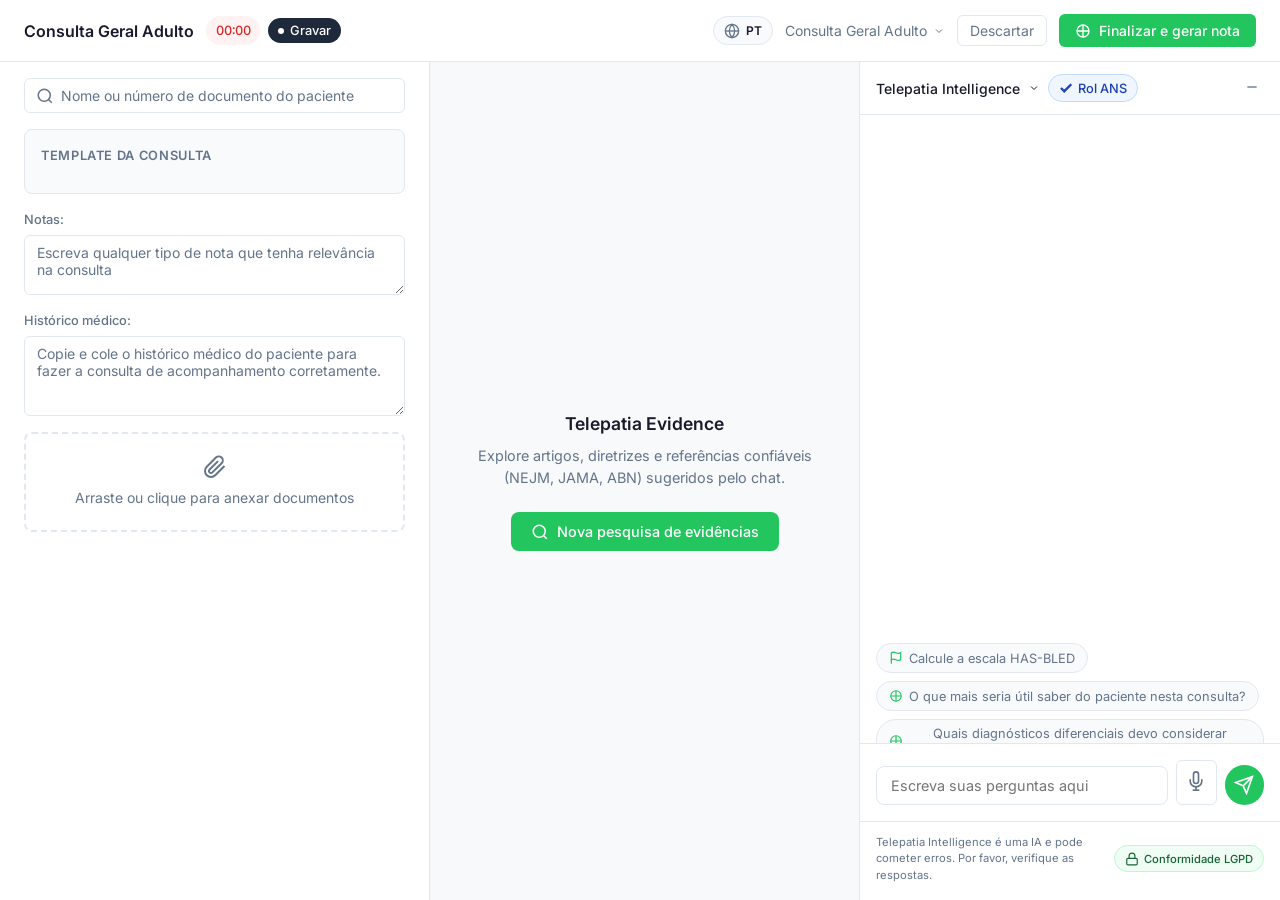
==== commit 06896363: "Progressive scribe narrative with CDSS alert timing - Scribe text now appears word-by-word with real" ====
--- a/ambient-scribe.html
+++ b/ambient-scribe.html
@@ -990,6 +990,24 @@
   color: var(--text-muted);
 }
 
+.check-icon.loading {
+  color: var(--accent);
+}
+
+.spinner {
+  display: inline-block;
+  width: 14px;
+  height: 14px;
+  border: 2px solid rgba(34, 197, 94, 0.25);
+  border-top-color: var(--accent);
+  border-radius: 50%;
+  animation: spin 0.8s linear infinite;
+}
+
+@keyframes spin {
+  to { transform: rotate(360deg); }
+}
+
 .check-icon.complete {
   color: var(--accent);
   font-size: 14px;
@@ -1009,11 +1027,61 @@
 }
 
 .text-pending {
-  color: var(--danger);
+  color: var(--text-muted);
 }
 
 .text-complete {
   color: var(--text);
+}
+
+.scribe-text {
+  transition: color 0.3s;
+}
+
+/* Allergy badge in header */
+.allergy-badge {
+  display: inline-flex;
+  align-items: center;
+  gap: 0.3rem;
+  padding: 0.25rem 0.6rem;
+  font-size: 0.75rem;
+  font-weight: 600;
+  background: var(--danger);
+  color: white;
+  border-radius: 20px;
+  animation: badge-pop 0.4s cubic-bezier(0.34, 1.56, 0.64, 1);
+  cursor: default;
+}
+
+.allergy-badge svg {
+  stroke: white;
+  flex-shrink: 0;
+}
+
+@keyframes badge-pop {
+  0% { transform: scale(0); opacity: 0; }
+  60% { transform: scale(1.15); }
+  100% { transform: scale(1); opacity: 1; }
+}
+
+/* CDSS alert entrance animation */
+.cdss-alert-enter {
+  animation: alert-slide-in 0.5s ease-out;
+}
+
+@keyframes alert-slide-in {
+  0% { opacity: 0; transform: translateY(-10px); }
+  100% { opacity: 1; transform: translateY(0); }
+}
+
+/* Checklist item entrance */
+.checklist-item-enter {
+  animation: item-fade-in 0.35s ease-out;
+}
+
+@keyframes item-fade-in {
+  0% { opacity: 0; transform: translateY(6px); }
+  100% { opacity: 1; transform: translateY(0); }
 }
 
 /* Notes & History */
@@ -1924,7 +1992,7 @@
       <div class="header-left">
         <h1 class="consult-type">Consulta Geral Adulto</h1>
         <div class="record-controls">
-          <span class="timer" id="header-timer">00:45</span>
+          <span class="timer" id="header-timer">00:00</span>
           <button class="btn-record-header" id="record-btn" title="Gravar">
             <span class="record-dot"></span>
             <span class="record-label">Gravar</span>
@@ -1941,6 +2009,14 @@
             <svg width="14" height="14" viewBox="0 0 24 24" fill="currentColor"><rect x="6" y="6" width="12" height="12"/></svg>
             Parar
           </button>
+          <span class="allergy-badge hidden" id="allergy-badge" title="Alergia a contraste iodado">
+            <svg width="14" height="14" viewBox="0 0 24 24" fill="none" stroke="currentColor" stroke-width="2">
+              <path d="M10.29 3.86L1.82 18a2 2 0 0 0 1.71 3h16.94a2 2 0 0 0 1.71-3L13.71 3.86a2 2 0 0 0-3.42 0z"/>
+              <line x1="12" y1="9" x2="12" y2="13"/>
+              <line x1="12" y1="17" x2="12.01" y2="17"/>
+            </svg>
+            Alergia
+          </span>
         </div>
       </div>
       <div class="header-right">
@@ -1989,32 +2065,32 @@
         <div class="checklist-container">
           <h3 class="checklist-title">Template da consulta</h3>
           <ul class="checklist">
-            <li class="checklist-item" data-section="chief">
-              <span class="check-icon pending">○</span>
+            <li class="checklist-item hidden" data-section="chief">
+              <span class="check-icon loading"><span class="spinner"></span></span>
               <div class="check-content">
                 <strong>Queixa principal:</strong>
-                <span class="text-pending">Cefaleia de início súbito há 3 dias, com sinais de alarme (rigidez de nuca, fotofobia).</span>
+                <span class="text-pending scribe-text"></span>
               </div>
             </li>
-            <li class="checklist-item" data-section="hpi">
-              <span class="check-icon pending">○</span>
+            <li class="checklist-item hidden" data-section="hpi">
+              <span class="check-icon loading"><span class="spinner"></span></span>
               <div class="check-content">
                 <strong>História da doença atual:</strong>
-                <span class="text-pending">Paciente relata cefaleia em trovoada. Sem trauma. Negou febre inicialmente, mas evoluiu com náuseas. Suspeita de hemorragia subaracnóidea. Solicitado TC de crânio com contraste para melhor caracterização.</span>
+                <span class="text-pending scribe-text"></span>
               </div>
             </li>
-            <li class="checklist-item" data-section="meds">
-              <span class="check-icon pending">○</span>
+            <li class="checklist-item hidden" data-section="meds">
+              <span class="check-icon loading"><span class="spinner"></span></span>
               <div class="check-content">
                 <strong>Medicamentos em uso:</strong>
-                <span class="text-pending">Losartana 50mg, AAS 100mg. Nega uso regular de AINEs.</span>
+                <span class="text-pending scribe-text"></span>
               </div>
             </li>
-            <li class="checklist-item" data-section="diseases">
-              <span class="check-icon pending">○</span>
+            <li class="checklist-item hidden" data-section="diseases">
+              <span class="check-icon loading"><span class="spinner"></span></span>
               <div class="check-content">
                 <strong>Doenças prévias:</strong>
-                <span class="text-pending">Hipertensão, HAC. Ressalta-se: contraindicado RM de crânio — projétil de arma de fogo no ombro direito de acidente no passado, não removido (ferromagnético).</span>
+                <span class="text-pending scribe-text"></span>
               </div>
             </li>
           </ul>
@@ -2355,7 +2431,7 @@
         <!-- Chat view -->
         <div class="chat-view" id="chat-view">
         <div class="chat-messages" id="chat-messages">
-          <div class="msg msg-assistant msg-alert" data-msg="allergy">
+          <div class="msg msg-assistant msg-alert hidden" id="cdss-alert" data-msg="allergy">
             <div class="alert-icon-wrap">
               <svg width="20" height="20" viewBox="0 0 24 24" fill="none" stroke="currentColor" stroke-width="2">
                 <path d="M10.29 3.86L1.82 18a2 2 0 0 0 1.71 3h16.94a2 2 0 0 0 1.71-3L13.71 3.86a2 2 0 0 0-3.42 0z"/>
@@ -2477,7 +2553,7 @@
   </div>
 
   <script>
-/* Ambient Scribe Mock — Interactions + i18n */
+/* Ambient Scribe Mock — Interactions + i18n + Progressive Narrative Scribe */
 
 (function () {
   // ===== i18n Translation System =====
@@ -2497,7 +2573,7 @@
       medsLabel: 'Medicamentos em uso:',
       medsText: 'Losartana 50mg, AAS 100mg. Nega uso regular de AINEs.',
       diseasesLabel: 'Doenças prévias:',
-      diseasesText: 'Hipertensão, HAC. Ressalta-se: contraindicado RM de crânio — projétil de arma de fogo no ombro direito de acidente no passado, não removido (ferromagnético).',
+      diseasesText: 'Hipertensão, HAC. Alergia a contraste iodado (reação anafilactoide prévia). Ressalta-se: contraindicado RM de crânio — projétil de arma de fogo no ombro direito de acidente no passado, não removido (ferromagnético).',
       notesLabel: 'Notas:',
       notesPH: 'Escreva qualquer tipo de nota que tenha relevância na consulta',
       historyLabel: 'Histórico médico:',
@@ -2605,7 +2681,7 @@
       medsLabel: 'Current medications:',
       medsText: 'Losartan 50mg, ASA 100mg. Denies regular NSAID use.',
       diseasesLabel: 'Past medical history:',
-      diseasesText: 'Hypertension, chronic arterial hypertension. Note: MRI contraindicated — gunshot projectile in right shoulder from past accident, not removed (ferromagnetic).',
+      diseasesText: 'Hypertension, chronic arterial hypertension. Allergy to iodinated contrast (prior anaphylactoid reaction). Note: MRI contraindicated — gunshot projectile in right shoulder from past accident, not removed (ferromagnetic).',
       notesLabel: 'Notes:',
       notesPH: 'Write any notes relevant to the consultation',
       historyLabel: 'Medical history:',
@@ -2713,7 +2789,7 @@
       medsLabel: 'Medicamentos en uso:',
       medsText: 'Losartán 50mg, AAS 100mg. Niega uso regular de AINEs.',
       diseasesLabel: 'Enfermedades previas:',
-      diseasesText: 'Hipertensión, HTA crónica. Contraindicada RM de cráneo — proyectil de arma de fuego en hombro derecho, no removido (ferromagnético).',
+      diseasesText: 'Hipertensión, HTA crónica. Alergia al contraste yodado (reacción anafilactoide previa). Contraindicada RM de cráneo — proyectil de arma de fuego en hombro derecho, no removido (ferromagnético).',
       notesLabel: 'Notas:',
       notesPH: 'Escriba cualquier nota relevante para la consulta',
       historyLabel: 'Historial médico:',
@@ -2828,15 +2904,20 @@
   }
 
   // ===== Recording timer & controls =====
-  let recordingSeconds = 45;
+  let recordingSeconds = 0;
   let timerInterval = null;
   let isPaused = false;
+  let scribing = false;
+  let allergyAlertShown = false;
+  let scribeTimeouts = [];
 
   const recordBtn = document.getElementById('record-btn');
   const pauseBtn = document.getElementById('pause-btn');
   const continueBtn = document.getElementById('continue-btn');
   const stopBtn = document.getElementById('stop-btn');
   const headerTimer = document.getElementById('header-timer');
+  const cdssAlert = document.getElementById('cdss-alert');
+  const allergyBadge = document.getElementById('allergy-badge');
 
   function formatTime(sec) {
     const m = Math.floor(sec / 60);
@@ -2858,13 +2939,14 @@
       continueBtn.classList.add('hidden');
       stopBtn.classList.remove('hidden');
       if (!timerInterval) timerInterval = setInterval(tickTimer, 1000);
+      startProgressiveScribing();
     } else {
       recordBtn.classList.remove('recording');
       recordBtn.querySelector('.record-label').textContent = t('record');
       recordBtn.style.display = 'inline-flex';
       pauseBtn.classList.add('hidden');
       continueBtn.classList.add('hidden');
-      stopBtn.classList.add('hidden');
+      stopBtn.classList.remove('hidden');
       if (timerInterval) { clearInterval(timerInterval); timerInterval = null; }
     }
   }
@@ -2886,27 +2968,142 @@
     pauseBtn.classList.remove('hidden');
   });
 
-  // ===== Checklist auto-progression =====
-  const sectionOrder = ['chief', 'hpi', 'meds', 'diseases'];
-  let currentSectionIdx = 0;
-
-  function completeSection(sectionKey) {
+  // ===== Finalize Button =====
+  document.querySelector('.btn-finalize')?.addEventListener('click', () => {
+    // Stop recording
+    setRecordingState(false);
+    stopBtn.classList.add('hidden');
+
+    // Convert all spinners to checkmarks
+    document.querySelectorAll('.checklist-item').forEach(item => {
+      const checkIcon = item.querySelector('.check-icon');
+      if (checkIcon) {
+        checkIcon.classList.remove('loading', 'pending');
+        checkIcon.classList.add('complete');
+        checkIcon.innerHTML = '\u2713';
+      }
+      const textSpan = item.querySelector('.scribe-text');
+      if (textSpan) {
+        textSpan.classList.remove('text-pending');
+        textSpan.classList.add('text-complete');
+      }
+    });
+
+    // Clear pending scribe timeouts
+    scribeTimeouts.forEach(id => clearTimeout(id));
+    scribeTimeouts = [];
+    scribing = false;
+  });
+
+  // ===== Progressive Scribe System =====
+  function startProgressiveScribing() {
+    if (scribing) return;
+    scribing = true;
+    allergyAlertShown = false;
+
+    const scribePlan = [
+      { section: 'chief', delay: 2000 },
+      { section: 'hpi', delay: 8000 },
+      { section: 'meds', delay: 12000 },
+      { section: 'diseases', delay: 17000 }
+    ];
+
+    scribePlan.forEach(plan => {
+      const tid = setTimeout(() => scribeSection(plan.section), plan.delay);
+      scribeTimeouts.push(tid);
+    });
+  }
+
+  function scribeSection(sectionKey) {
+    const text = t(sectionKey + 'Text');
     const item = document.querySelector(`.checklist-item[data-section="${sectionKey}"]`);
     if (!item) return;
-    const icon = item.querySelector('.check-icon');
-    const text = item.querySelector('.text-pending');
-    if (icon && text) {
-      icon.classList.remove('pending');
-      icon.classList.add('complete');
-      icon.textContent = '✓';
-      text.classList.remove('text-pending');
-      text.classList.add('text-complete');
+
+    // Reveal the item with animation
+    item.classList.remove('hidden');
+    item.classList.add('checklist-item-enter');
+
+    // Ensure spinner is showing
+    const checkIcon = item.querySelector('.check-icon');
+    if (checkIcon) {
+      checkIcon.classList.add('loading');
+      checkIcon.classList.remove('pending');
+      if (!checkIcon.querySelector('.spinner')) {
+        checkIcon.innerHTML = '<span class="spinner"></span>';
+      }
     }
+
+    // Update the label in case language changed
+    const strong = item.querySelector('strong');
+    if (strong) strong.textContent = t(sectionKey + 'Label');
+
+    // Get text span and type word by word
+    const textSpan = item.querySelector('.scribe-text');
+    if (!textSpan) return;
+    textSpan.textContent = '';
+
+    typeWordByWord(textSpan, text, sectionKey);
   }
 
-  [8000, 16000, 24000, 32000].forEach((delay, idx) => {
-    setTimeout(() => completeSection(sectionOrder[idx]), delay);
-  });
+  function typeWordByWord(element, fullText, sectionKey) {
+    const words = fullText.split(' ');
+    let currentIndex = 0;
+    let allergyTriggered = false;
+
+    function typeNextWord() {
+      if (currentIndex >= words.length || !scribing) {
+        element.textContent = fullText;
+        return;
+      }
+
+      const word = words[currentIndex];
+      element.textContent += (currentIndex > 0 ? ' ' : '') + word;
+      currentIndex++;
+
+      // Check if we just typed the allergy trigger word in diseases section
+      if (sectionKey === 'diseases' && !allergyTriggered) {
+        const lower = word.toLowerCase();
+        if (lower.startsWith('alergia') || lower.startsWith('allergy')) {
+          allergyTriggered = true;
+          scheduleCDSSAlert();
+        }
+      }
+
+      // Calculate delay for next word
+      let nextDelay = 180 + (Math.random() - 0.5) * 160;
+
+      if (word.endsWith('.')) {
+        nextDelay += 600;
+      } else if (word.endsWith(',') || word.endsWith(';') || word.endsWith(':')) {
+        nextDelay += 300;
+      } else if (word.endsWith(')')) {
+        nextDelay += 200;
+      }
+
+      const tid = setTimeout(typeNextWord, nextDelay);
+      scribeTimeouts.push(tid);
+    }
+
+    typeNextWord();
+  }
+
+  function scheduleCDSSAlert() {
+    if (allergyAlertShown) return;
+    allergyAlertShown = true;
+
+    const tid = setTimeout(() => {
+      if (cdssAlert) {
+        cdssAlert.classList.remove('hidden');
+        cdssAlert.classList.add('cdss-alert-enter');
+      }
+      if (allergyBadge) {
+        allergyBadge.classList.remove('hidden');
+      }
+      const chatMsgs = document.getElementById('chat-messages');
+      if (chatMsgs) chatMsgs.scrollTop = chatMsgs.scrollHeight;
+    }, 5000);
+    scribeTimeouts.push(tid);
+  }
 
   // ===== Chat flow =====
   const chatMessages = document.getElementById('chat-messages');
@@ -3541,6 +3738,7 @@
     }
   }
 
+
   // ===== Auto-start recording on load =====
   setTimeout(() => setRecordingState(true), 1500);
 })();
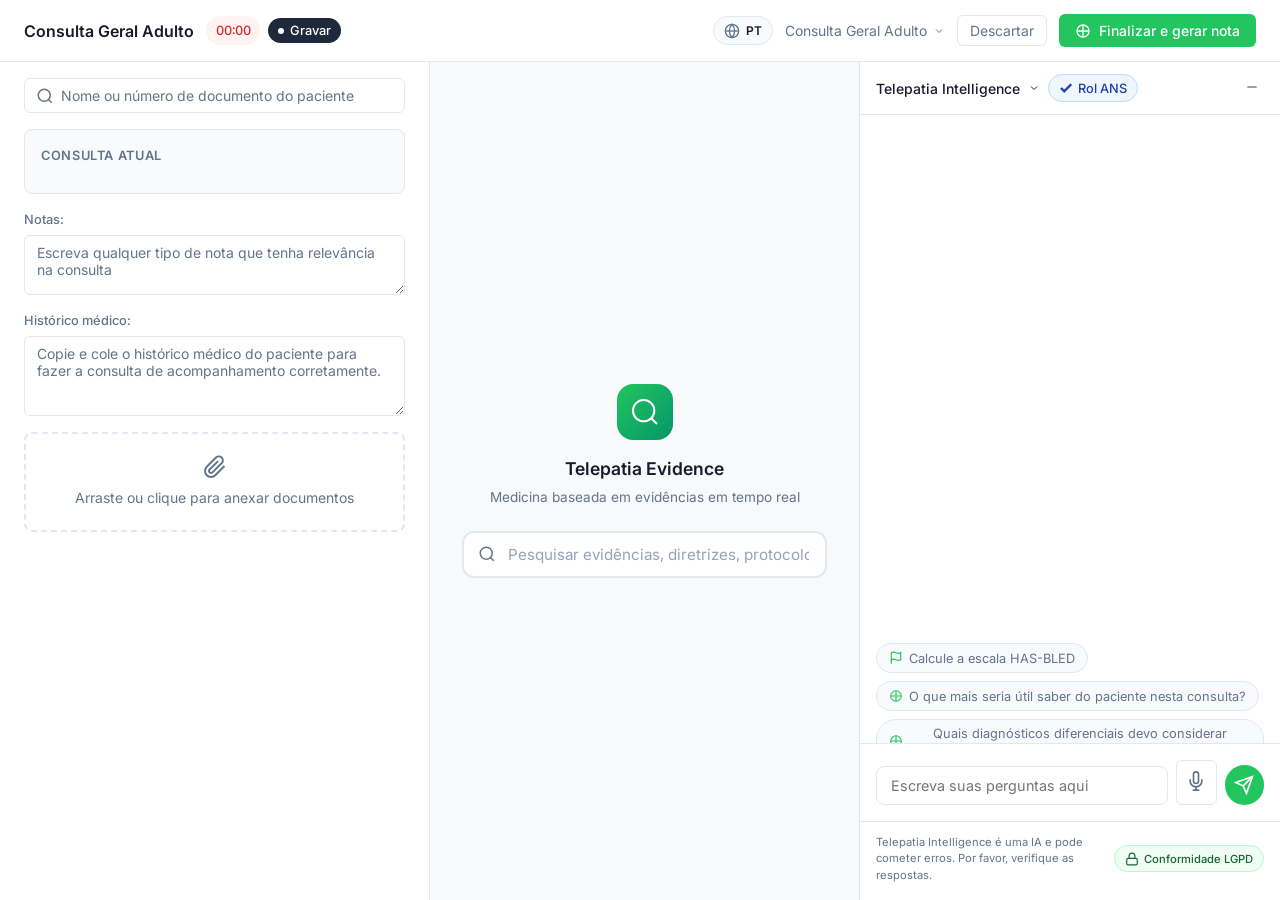
==== commit be5d0afc: "Add TE components i18n, expandable allergy badge, remove suggestion chips - Add 69+ translation keys" ====
--- a/ambient-scribe.html
+++ b/ambient-scribe.html
@@ -1048,14 +1048,58 @@
   font-weight: 600;
   background: var(--danger);
   color: white;
+  border: none;
   border-radius: 20px;
   animation: badge-pop 0.4s cubic-bezier(0.34, 1.56, 0.64, 1);
-  cursor: default;
+  cursor: pointer;
+  transition: all 0.25s ease;
+  max-width: 110px;
+  overflow: hidden;
+  font-family: var(--font-sans);
+}
+
+.allergy-badge:hover {
+  background: #b91c1c;
+}
+
+.allergy-badge.expanded {
+  max-width: 500px;
+  border-radius: 8px;
+  padding: 0.3rem 0.7rem;
 }
 
 .allergy-badge svg {
   stroke: white;
   flex-shrink: 0;
+}
+
+.allergy-chevron {
+  transition: transform 0.25s ease;
+  margin-left: 0.1rem;
+}
+
+.allergy-badge.expanded .allergy-chevron {
+  transform: rotate(180deg);
+}
+
+.allergy-badge-detail {
+  font-weight: 400;
+  white-space: nowrap;
+  opacity: 0;
+  max-width: 0;
+  overflow: hidden;
+  transition: opacity 0.25s ease, max-width 0.3s ease;
+}
+
+.allergy-badge-detail::before {
+  content: '—';
+  margin: 0 0.3rem;
+  opacity: 0.6;
+}
+
+.allergy-badge.expanded .allergy-badge-detail {
+  opacity: 1;
+  max-width: 350px;
 }
 
 @keyframes badge-pop {
@@ -1961,6 +2005,338 @@
   color: var(--accent);
   font-weight: 600;
 }
+
+/* ===== Telepatia Evidence Improvements ===== */
+
+/* TE Empty state - Search */
+.te-logo {
+  width: 56px; height: 56px; border-radius: 16px;
+  background: linear-gradient(135deg, var(--accent) 0%, #059669 100%);
+  color: white; display: flex; align-items: center; justify-content: center;
+  margin-bottom: 0.5rem;
+}
+
+.te-subtitle {
+  font-size: 0.85rem; color: var(--text-muted); margin-top: -0.25rem;
+}
+
+.te-search-wrap {
+  position: relative; width: 100%; max-width: 480px; margin-top: 1rem;
+}
+
+.te-search-icon {
+  position: absolute; left: 1rem; top: 50%; transform: translateY(-50%);
+  color: var(--text-muted); pointer-events: none;
+}
+
+.te-search-input {
+  width: 100%; padding: 0.75rem 1rem 0.75rem 2.75rem;
+  font-size: 0.95rem; border: 2px solid var(--border); border-radius: 12px;
+  font-family: var(--font-sans); background: white;
+  transition: border-color 0.2s, box-shadow 0.2s;
+}
+
+.te-search-input:focus {
+  outline: none; border-color: var(--accent);
+  box-shadow: 0 0 0 4px var(--accent-light), 0 4px 12px rgba(0,0,0,0.05);
+}
+
+.te-search-input::placeholder { color: #94a3b8; }
+
+.te-suggestions {
+  display: flex; flex-wrap: wrap; gap: 0.5rem;
+  justify-content: center; margin-top: 1rem; max-width: 520px;
+}
+
+.te-chip {
+  display: inline-flex; align-items: center; gap: 0.35rem;
+  padding: 0.45rem 0.85rem; font-size: 0.8rem;
+  background: white; border: 1px solid var(--border); border-radius: 20px;
+  color: var(--text); cursor: pointer; font-family: var(--font-sans);
+  transition: all 0.15s;
+}
+
+.te-chip:hover {
+  background: var(--accent-light); border-color: var(--accent);
+  transform: translateY(-1px); box-shadow: 0 2px 8px rgba(34,197,94,0.15);
+}
+
+.te-chip-icon { font-size: 0.9em; }
+
+/* TE Bottom Line */
+.te-bottom-line {
+  display: flex; gap: 0.75rem; padding: 1rem;
+  background: linear-gradient(135deg, #f0fdf4 0%, #ecfdf5 100%);
+  border: 1px solid #bbf7d0; border-radius: var(--radius);
+  margin-bottom: 1rem;
+}
+
+.te-bl-icon {
+  flex-shrink: 0; width: 36px; height: 36px; border-radius: 50%;
+  background: var(--accent); color: white;
+  display: flex; align-items: center; justify-content: center;
+}
+
+.te-bl-label {
+  display: block; font-size: 0.65rem; font-weight: 700;
+  letter-spacing: 0.1em; color: var(--accent); margin-bottom: 0.2rem;
+  text-transform: uppercase;
+}
+
+.te-bl-text {
+  font-size: 0.9rem; line-height: 1.55; color: var(--text);
+  font-weight: 500; margin: 0;
+}
+
+/* TE Evidence Cards */
+.te-cards { display: flex; flex-direction: column; gap: 0.75rem; margin-bottom: 1rem; }
+
+.te-card {
+  background: white; border: 1px solid var(--border); border-radius: var(--radius);
+  padding: 0.85rem 1rem; transition: border-color 0.15s, box-shadow 0.15s;
+  cursor: default;
+}
+
+.te-card:hover {
+  border-color: var(--accent); box-shadow: 0 2px 12px rgba(34,197,94,0.1);
+}
+
+.te-card-header {
+  display: flex; justify-content: space-between; align-items: flex-start;
+  margin-bottom: 0.4rem; flex-wrap: wrap; gap: 0.35rem;
+}
+
+.te-card-source { display: flex; align-items: center; gap: 0.5rem; }
+
+.te-card-journal {
+  font-size: 0.75rem; font-weight: 600; color: var(--accent);
+  text-transform: uppercase; letter-spacing: 0.03em;
+}
+
+.te-card-year {
+  font-size: 0.7rem; color: var(--text-muted);
+  background: #f1f5f9; padding: 0.1rem 0.4rem; border-radius: 4px;
+}
+
+.te-card-badges { display: flex; gap: 0.35rem; flex-wrap: wrap; }
+
+.te-badge {
+  display: inline-flex; align-items: center;
+  padding: 0.15rem 0.5rem; font-size: 0.65rem; font-weight: 600;
+  border-radius: 10px; letter-spacing: 0.02em;
+}
+
+.te-badge-grade-high { background: #dcfce7; color: #166534; }
+.te-badge-grade-mod { background: #fef3c7; color: #92400e; }
+.te-badge-grade-low { background: #fee2e2; color: #991b1b; }
+.te-badge-type { background: #eff6ff; color: #1e40af; }
+
+.te-card-title {
+  font-size: 0.85rem; font-weight: 600; color: var(--text);
+  line-height: 1.4; margin: 0 0 0.35rem;
+}
+
+.te-card-summary {
+  font-size: 0.8rem; line-height: 1.55; color: var(--text-muted); margin: 0 0 0.5rem;
+}
+
+.te-card-footer {
+  display: flex; justify-content: space-between; align-items: center;
+}
+
+.te-card-cite {
+  display: inline-flex; align-items: center; gap: 0.3rem;
+  font-size: 0.7rem; color: var(--text-muted); cursor: pointer;
+  transition: color 0.15s;
+}
+
+.te-card-cite:hover { color: var(--accent); }
+
+.te-card-expand {
+  width: 24px; height: 24px; border: 1px solid var(--border);
+  background: white; border-radius: 50%; cursor: pointer;
+  display: flex; align-items: center; justify-content: center;
+  color: var(--text-muted); transition: all 0.15s;
+}
+
+.te-card-expand:hover {
+  border-color: var(--accent); color: var(--accent);
+  background: var(--accent-light);
+}
+
+.te-card-expand.expanded svg { transform: rotate(180deg); }
+
+/* TE Guidelines Comparator */
+.te-comparator { margin-bottom: 1rem; }
+
+.te-comp-title {
+  display: flex; align-items: center; gap: 0.5rem;
+  font-size: 0.85rem; font-weight: 600; color: var(--text);
+  margin-bottom: 0.6rem;
+}
+
+.te-comp-title svg { color: var(--accent); }
+
+.te-comp-table {
+  border: 1px solid var(--border); border-radius: var(--radius);
+  overflow: hidden; font-size: 0.78rem;
+}
+
+.te-comp-row {
+  display: grid; grid-template-columns: 130px 1fr 1fr;
+  border-bottom: 1px solid #f1f5f9;
+}
+
+.te-comp-row:last-child { border-bottom: none; }
+
+.te-comp-header-row {
+  background: #f8fafc; font-weight: 600; color: var(--text);
+}
+
+.te-comp-cell {
+  padding: 0.5rem 0.65rem; line-height: 1.45; color: var(--text-muted);
+}
+
+.te-comp-label {
+  font-weight: 600; color: var(--text); background: #fafafa;
+  border-right: 1px solid #f1f5f9;
+}
+
+.te-comp-col {
+  text-align: center; font-size: 0.75rem;
+}
+
+/* TE Clinical Decision Tree */
+.te-decision-tree { margin-bottom: 1rem; }
+
+.te-dt-title {
+  display: flex; align-items: center; gap: 0.5rem;
+  font-size: 0.85rem; font-weight: 600; color: var(--text);
+  margin-bottom: 0.6rem;
+}
+
+.te-dt-title svg { color: #7c3aed; }
+
+.te-dt-flow { display: flex; flex-direction: column; gap: 0.5rem; }
+
+.te-dt-node {
+  padding: 0.75rem 1rem; border-radius: var(--radius);
+  animation: item-fade-in 0.3s ease-out;
+}
+
+.te-dt-node.hidden { display: none !important; }
+
+.te-dt-question {
+  background: #faf5ff; border: 1px solid #e9d5ff;
+}
+
+.te-dt-question p {
+  font-size: 0.85rem; font-weight: 500; color: var(--text);
+  margin: 0 0 0.5rem; line-height: 1.45;
+}
+
+.te-dt-actions { display: flex; gap: 0.5rem; flex-wrap: wrap; }
+
+.te-dt-btn {
+  padding: 0.4rem 0.85rem; font-size: 0.78rem; font-weight: 500;
+  border: 1px solid var(--border); border-radius: 20px;
+  cursor: pointer; font-family: var(--font-sans);
+  transition: all 0.15s;
+}
+
+.te-dt-yes {
+  background: #fef2f2; color: #991b1b; border-color: #fecaca;
+}
+.te-dt-yes:hover { background: #fee2e2; border-color: #fca5a5; }
+
+.te-dt-no {
+  background: #f0fdf4; color: #166534; border-color: #bbf7d0;
+}
+.te-dt-no:hover { background: #dcfce7; border-color: #86efac; }
+
+.te-dt-answer {
+  background: white; border: 1px solid var(--border);
+}
+
+.te-dt-answer p {
+  font-size: 0.82rem; line-height: 1.55; color: var(--text); margin: 0.4rem 0 0;
+}
+
+.te-dt-badge {
+  display: inline-block; padding: 0.15rem 0.5rem;
+  font-size: 0.65rem; font-weight: 700; border-radius: 10px;
+  text-transform: uppercase; letter-spacing: 0.05em;
+}
+
+.te-dt-badge-danger { background: #fee2e2; color: #991b1b; }
+.te-dt-badge-warn { background: #fef3c7; color: #92400e; }
+.te-dt-badge-safe { background: #dcfce7; color: #166534; }
+
+.te-dt-reset {
+  display: inline-flex; align-items: center; gap: 0.4rem;
+  padding: 0.4rem 0.75rem; font-size: 0.78rem;
+  background: #f8fafc; border: 1px solid var(--border);
+  border-radius: var(--radius-sm); cursor: pointer;
+  font-family: var(--font-sans); color: var(--text-muted);
+  transition: all 0.15s; align-self: flex-start;
+}
+
+.te-dt-reset:hover { background: #f1f5f9; color: var(--text); }
+
+.te-dt-reset.hidden { display: none !important; }
+
+/* TE SUS Context */
+.te-sus-context {
+  background: #f0fdf4; border: 1px solid #bbf7d0;
+  border-radius: var(--radius); overflow: hidden; margin-bottom: 1rem;
+}
+
+.te-sus-header {
+  display: flex; align-items: center; gap: 0.5rem;
+  padding: 0.65rem 1rem; cursor: pointer;
+}
+
+.te-sus-flag { font-size: 1.1em; }
+
+.te-sus-title {
+  flex: 1; font-size: 0.82rem; font-weight: 600; color: #166534; margin: 0;
+}
+
+.te-sus-toggle {
+  width: 24px; height: 24px; border: none; background: transparent;
+  cursor: pointer; display: flex; align-items: center; justify-content: center;
+  color: #166534; transition: transform 0.2s;
+}
+
+.te-sus-toggle.expanded svg { transform: rotate(180deg); }
+
+.te-sus-body { padding: 0 1rem 0.75rem; }
+
+.te-sus-body.hidden { display: none !important; }
+
+.te-sus-item {
+  padding: 0.5rem 0; border-bottom: 1px solid #bbf7d0;
+}
+
+.te-sus-item:last-child { border-bottom: none; }
+
+.te-sus-item strong {
+  display: block; font-size: 0.8rem; color: var(--text); margin-bottom: 0.15rem;
+}
+
+.te-sus-item p {
+  font-size: 0.75rem; line-height: 1.45; color: var(--text-muted); margin: 0.2rem 0 0;
+}
+
+.te-sus-status {
+  display: inline-block; padding: 0.1rem 0.45rem;
+  font-size: 0.6rem; font-weight: 600; border-radius: 8px;
+  text-transform: uppercase; letter-spacing: 0.03em;
+}
+
+.te-sus-available { background: #dcfce7; color: #166534; }
+.te-sus-partial { background: #fef3c7; color: #92400e; }
+.te-sus-limited { background: #fee2e2; color: #991b1b; }
 
 @media (max-width: 1100px) {
   .main-grid {
@@ -2009,14 +2385,18 @@
             <svg width="14" height="14" viewBox="0 0 24 24" fill="currentColor"><rect x="6" y="6" width="12" height="12"/></svg>
             Parar
           </button>
-          <span class="allergy-badge hidden" id="allergy-badge" title="Alergia a contraste iodado">
+          <button class="allergy-badge hidden" id="allergy-badge" title="Alergia a contraste iodado">
             <svg width="14" height="14" viewBox="0 0 24 24" fill="none" stroke="currentColor" stroke-width="2">
               <path d="M10.29 3.86L1.82 18a2 2 0 0 0 1.71 3h16.94a2 2 0 0 0 1.71-3L13.71 3.86a2 2 0 0 0-3.42 0z"/>
               <line x1="12" y1="9" x2="12" y2="13"/>
               <line x1="12" y1="17" x2="12.01" y2="17"/>
             </svg>
-            Alergia
-          </span>
+            <span class="allergy-badge-label">Alergia</span>
+            <span class="allergy-badge-detail hidden" id="allergy-detail">Contraste iodado — reação anafilactoide prévia</span>
+            <svg class="allergy-chevron" width="12" height="12" viewBox="0 0 24 24" fill="none" stroke="currentColor" stroke-width="2">
+              <path d="M6 9l6 6 6-6"/>
+            </svg>
+          </button>
         </div>
       </div>
       <div class="header-right">
@@ -2063,7 +2443,7 @@
         </div>
 
         <div class="checklist-container">
-          <h3 class="checklist-title">Template da consulta</h3>
+          <h3 class="checklist-title">Consulta atual</h3>
           <ul class="checklist">
             <li class="checklist-item hidden" data-section="chief">
               <span class="check-icon loading"><span class="spinner"></span></span>
@@ -2117,14 +2497,19 @@
       <!-- Center: Telepatia Intelligence workspace -->
       <section class="workspace-pane" id="workspace-pane">
         <div class="workspace-empty" id="workspace-empty">
-          <p class="workspace-empty-title">Telepatia Evidence</p>
-          <p>Explore artigos, diretrizes e referências confiáveis (NEJM, JAMA, ABN) sugeridos pelo chat.</p>
-          <button class="btn-new-evidence" id="btn-new-evidence">
-            <svg width="18" height="18" viewBox="0 0 24 24" fill="none" stroke="currentColor" stroke-width="2">
+          <div class="te-logo">
+            <svg width="32" height="32" viewBox="0 0 24 24" fill="none" stroke="currentColor" stroke-width="1.5">
               <circle cx="11" cy="11" r="8"/><path d="m21 21-4.35-4.35"/>
             </svg>
-            Nova pesquisa de evidências
-          </button>
+          </div>
+          <p class="workspace-empty-title">Telepatia Evidence</p>
+          <p class="te-subtitle">Medicina baseada em evidências em tempo real</p>
+          <div class="te-search-wrap">
+            <svg class="te-search-icon" width="18" height="18" viewBox="0 0 24 24" fill="none" stroke="currentColor" stroke-width="2">
+              <circle cx="11" cy="11" r="8"/><path d="m21 21-4.35-4.35"/>
+            </svg>
+            <input type="text" class="te-search-input" id="te-search-input" placeholder="Pesquisar evidências, diretrizes, protocolos...">
+          </div>
         </div>
         <div class="workspace-content hidden" id="workspace-content">
           <div class="workspace-header">
@@ -2183,38 +2568,218 @@
           </div>
           <div class="workspace-body">
             <div class="workspace-summary-wrap" id="workspace-summary-wrap">
-              <div class="workspace-summary" id="workspace-summary">
-                <p class="summary-explanation" id="summary-explanation"></p>
-                <div class="summary-actions">
-                  <strong>Ações para o médico:</strong>
-                  <ul id="summary-actions-list"></ul>
+              <!-- Bottom Line -->
+              <div class="te-bottom-line" id="te-bottom-line">
+                <div class="te-bl-icon">
+                  <svg width="18" height="18" viewBox="0 0 24 24" fill="none" stroke="currentColor" stroke-width="2">
+                    <path d="M22 11.08V12a10 10 0 1 1-5.93-9.14"/>
+                    <polyline points="22 4 12 14.01 9 11.01"/>
+                  </svg>
                 </div>
-                <button class="btn-go-deeper" id="btn-go-deeper">
-                  <svg width="16" height="16" viewBox="0 0 24 24" fill="none" stroke="currentColor" stroke-width="2">
-                    <path d="M18 15l-6-6-6 6"/>
-                  </svg>
-                  <span class="btn-go-deeper-text">Aprofundar: resultados, estatísticas e metodologia</span>
-                </button>
-                <div class="summary-deeper hidden" id="summary-deeper">
-                  <h5>Metodologia</h5>
-                  <p id="deeper-methodology"></p>
-                  <h5>Resultados e dados estatísticos</h5>
-                  <p id="deeper-results"></p>
+                <div class="te-bl-content">
+                  <span class="te-bl-label">PONTO-CHAVE</span>
+                  <p class="te-bl-text" id="te-bl-text">Em pacientes com reação anafilactoide prévia a contraste iodado, a pré-medicação com corticosteroide + anti-histamínico reduz a recorrência de reações graves de 20–60% para menos de 5%.</p>
                 </div>
               </div>
+
+              <!-- Evidence Cards -->
+              <div class="te-cards" id="te-cards">
+                <div class="te-card" data-card="acr">
+                  <div class="te-card-header">
+                    <div class="te-card-source">
+                      <span class="te-card-journal">ACR / AAAAI Consensus</span>
+                      <span class="te-card-year">2024</span>
+                    </div>
+                    <div class="te-card-badges">
+                      <span class="te-badge te-badge-grade-high">GRADE Alta</span>
+                      <span class="te-badge te-badge-type">Consenso</span>
+                    </div>
+                  </div>
+                  <h4 class="te-card-title">Management and Prevention of Hypersensitivity Reactions to Iodinated and Gadolinium-Based Contrast Media</h4>
+                  <p class="te-card-summary">Protocolo de pré-medicação com metilprednisolona 32mg (12h e 2h antes) + difenidramina 50mg (1h antes). Em emergência, hidrocortisona 200mg IV + difenidramina 50mg IV. Uso preferencial de contraste de baixa osmolalidade.</p>
+                  <div class="te-card-footer">
+                    <span class="te-card-cite" data-doi="10.1016/j.jaci.2024.01.001">
+                      <svg width="12" height="12" viewBox="0 0 24 24" fill="none" stroke="currentColor" stroke-width="2"><path d="M14 2H6a2 2 0 0 0-2 2v16a2 2 0 0 0 2 2h12a2 2 0 0 0 2-2V8z"/><path d="M14 2v6h6"/></svg>
+                      DOI: 10.1016/j.jaci.2024.01.001
+                    </span>
+                    <button class="te-card-expand" title="Expandir">
+                      <svg width="14" height="14" viewBox="0 0 24 24" fill="none" stroke="currentColor" stroke-width="2"><path d="M6 9l6 6 6-6"/></svg>
+                    </button>
+                  </div>
+                </div>
+
+                <div class="te-card" data-card="nejm">
+                  <div class="te-card-header">
+                    <div class="te-card-source">
+                      <span class="te-card-journal">NEJM Review</span>
+                      <span class="te-card-year">2023</span>
+                    </div>
+                    <div class="te-card-badges">
+                      <span class="te-badge te-badge-grade-mod">GRADE Moderada</span>
+                      <span class="te-badge te-badge-type">Revisão</span>
+                    </div>
+                  </div>
+                  <h4 class="te-card-title">Contrast Media Reactions — Recognition, Prevention, and Treatment</h4>
+                  <p class="te-card-summary">Revisão abrangente das reações adversas a meios de contraste. Classifica reações em alérgicas (anafilactoides) e fisiológicas. Reforça que história prévia de reação aumenta risco em 5x. Recomenda teste cutâneo em casos selecionados.</p>
+                  <div class="te-card-footer">
+                    <span class="te-card-cite" data-doi="10.1056/NEJMra2209665">
+                      <svg width="12" height="12" viewBox="0 0 24 24" fill="none" stroke="currentColor" stroke-width="2"><path d="M14 2H6a2 2 0 0 0-2 2v16a2 2 0 0 0 2 2h12a2 2 0 0 0 2-2V8z"/><path d="M14 2v6h6"/></svg>
+                      DOI: 10.1056/NEJMra2209665
+                    </span>
+                    <button class="te-card-expand" title="Expandir">
+                      <svg width="14" height="14" viewBox="0 0 24 24" fill="none" stroke="currentColor" stroke-width="2"><path d="M6 9l6 6 6-6"/></svg>
+                    </button>
+                  </div>
+                </div>
+
+                <div class="te-card" data-card="radiology">
+                  <div class="te-card-header">
+                    <div class="te-card-source">
+                      <span class="te-card-journal">Radiology (RSNA)</span>
+                      <span class="te-card-year">2022</span>
+                    </div>
+                    <div class="te-card-badges">
+                      <span class="te-badge te-badge-grade-mod">GRADE Moderada</span>
+                      <span class="te-badge te-badge-type">Meta-análise</span>
+                    </div>
+                  </div>
+                  <h4 class="te-card-title">Premedication vs No Premedication for Repeat Contrast Administration After Allergic-Like Reactions: A Systematic Review</h4>
+                  <p class="te-card-summary">Meta-análise de 12 estudos (n=4.825). Pré-medicação reduziu recorrência de 17,3% para 4,8% (OR 0,24; IC95% 0,15–0,38). Eficácia maior quando combinada com troca para contraste de baixa osmolalidade.</p>
+                  <div class="te-card-footer">
+                    <span class="te-card-cite" data-doi="10.1148/radiol.220173">
+                      <svg width="12" height="12" viewBox="0 0 24 24" fill="none" stroke="currentColor" stroke-width="2"><path d="M14 2H6a2 2 0 0 0-2 2v16a2 2 0 0 0 2 2h12a2 2 0 0 0 2-2V8z"/><path d="M14 2v6h6"/></svg>
+                      DOI: 10.1148/radiol.220173
+                    </span>
+                    <button class="te-card-expand" title="Expandir">
+                      <svg width="14" height="14" viewBox="0 0 24 24" fill="none" stroke="currentColor" stroke-width="2"><path d="M6 9l6 6 6-6"/></svg>
+                    </button>
+                  </div>
+                </div>
+              </div>
+
+              <!-- Guidelines Comparator -->
+              <div class="te-comparator" id="te-comparator">
+                <h4 class="te-comp-title">
+                  <svg width="16" height="16" viewBox="0 0 24 24" fill="none" stroke="currentColor" stroke-width="2">
+                    <rect x="3" y="3" width="7" height="7"/><rect x="14" y="3" width="7" height="7"/><rect x="14" y="14" width="7" height="7"/><rect x="3" y="14" width="7" height="7"/>
+                  </svg>
+                  Comparador de Diretrizes
+                </h4>
+                <div class="te-comp-table">
+                  <div class="te-comp-row te-comp-header-row">
+                    <div class="te-comp-cell te-comp-label"></div>
+                    <div class="te-comp-cell te-comp-col">🇺🇸 ACR/AAAAI</div>
+                    <div class="te-comp-cell te-comp-col">🇪🇺 ESUR</div>
+                  </div>
+                  <div class="te-comp-row">
+                    <div class="te-comp-cell te-comp-label">Pré-medicação</div>
+                    <div class="te-comp-cell">Metilprednisolona 32mg (12h + 2h) + Difenidramina 50mg (1h)</div>
+                    <div class="te-comp-cell">Prednisolona 30mg (12h + 2h) ou Metilprednisolona IV em emergência</div>
+                  </div>
+                  <div class="te-comp-row">
+                    <div class="te-comp-cell te-comp-label">Teste cutâneo</div>
+                    <div class="te-comp-cell">Opcional, considerar em reações graves</div>
+                    <div class="te-comp-cell">Recomendado antes de reexposição</div>
+                  </div>
+                  <div class="te-comp-row">
+                    <div class="te-comp-cell te-comp-label">Troca de contraste</div>
+                    <div class="te-comp-cell">Preferir baixa osmolalidade + trocar agente</div>
+                    <div class="te-comp-cell">Obrigatório trocar agente; considerar gadolínio se possível</div>
+                  </div>
+                </div>
+              </div>
+
+              <!-- Clinical Decision Tree -->
+              <div class="te-decision-tree" id="te-decision-tree">
+                <h4 class="te-dt-title">
+                  <svg width="16" height="16" viewBox="0 0 24 24" fill="none" stroke="currentColor" stroke-width="2">
+                    <circle cx="12" cy="5" r="3"/><line x1="12" y1="8" x2="12" y2="12"/>
+                    <line x1="12" y1="12" x2="6" y2="16"/><line x1="12" y1="12" x2="18" y2="16"/>
+                    <circle cx="6" cy="19" r="3"/><circle cx="18" cy="19" r="3"/>
+                  </svg>
+                  Árvore de Decisão Clínica
+                </h4>
+                <div class="te-dt-flow">
+                  <div class="te-dt-node te-dt-question te-dt-active" id="dt-node-1">
+                    <p>Paciente com reação prévia a contraste iodado necessita de novo exame com contraste?</p>
+                    <div class="te-dt-actions">
+                      <button class="te-dt-btn te-dt-yes" data-next="dt-node-2">Sim, exame essencial</button>
+                      <button class="te-dt-btn te-dt-no" data-next="dt-node-alt">Não, há alternativa</button>
+                    </div>
+                  </div>
+                  <div class="te-dt-node te-dt-question hidden" id="dt-node-2">
+                    <p>Reação prévia foi grave (anafilaxia, hipotensão, edema de glote)?</p>
+                    <div class="te-dt-actions">
+                      <button class="te-dt-btn te-dt-yes" data-next="dt-node-3a">Sim, grave</button>
+                      <button class="te-dt-btn te-dt-no" data-next="dt-node-3b">Não, leve/moderada</button>
+                    </div>
+                  </div>
+                  <div class="te-dt-node te-dt-answer hidden" id="dt-node-3a">
+                    <span class="te-dt-badge te-dt-badge-danger">Alto risco</span>
+                    <p>Encaminhar a alergologista. Considerar dessensibilização. Se urgente: pré-medicação IV (hidrocortisona 200mg + difenidramina 50mg), trocar agente, equipe de emergência de plantão.</p>
+                  </div>
+                  <div class="te-dt-node te-dt-answer hidden" id="dt-node-3b">
+                    <span class="te-dt-badge te-dt-badge-warn">Risco moderado</span>
+                    <p>Pré-medicação padrão (metilprednisolona 32mg 12h+2h antes + difenidramina 50mg 1h antes). Trocar agente de contraste. Manter acesso venoso e monitorização.</p>
+                  </div>
+                  <div class="te-dt-node te-dt-answer hidden" id="dt-node-alt">
+                    <span class="te-dt-badge te-dt-badge-safe">Alternativa</span>
+                    <p>Considerar TC sem contraste, RM (se não contraindicada), ou US Doppler conforme indicação clínica. Neste caso: RM contraindicada (projétil ferromagnético). TC sem contraste é opção inicial para HSA.</p>
+                  </div>
+                  <button class="te-dt-reset hidden" id="te-dt-reset">
+                    <svg width="14" height="14" viewBox="0 0 24 24" fill="none" stroke="currentColor" stroke-width="2"><path d="M3 12a9 9 0 1 0 9-9 9.75 9.75 0 0 0-6.74 2.74L3 8"/><path d="M3 3v5h5"/></svg>
+                    Recomeçar
+                  </button>
+                </div>
+              </div>
+
+              <!-- SUS Context (enhanced) -->
+              <div class="te-sus-context" id="te-sus-context">
+                <div class="te-sus-header">
+                  <span class="te-sus-flag">🇧🇷</span>
+                  <h4 class="te-sus-title">Contexto SUS / CONITEC</h4>
+                  <button class="te-sus-toggle" id="te-sus-toggle">
+                    <svg width="14" height="14" viewBox="0 0 24 24" fill="none" stroke="currentColor" stroke-width="2"><path d="M6 9l6 6 6-6"/></svg>
+                  </button>
+                </div>
+                <div class="te-sus-body hidden" id="te-sus-body">
+                  <div class="te-sus-item">
+                    <strong>TC de crânio com contraste</strong>
+                    <span class="te-sus-status te-sus-available">Disponível no SUS</span>
+                    <p>Coberto quando há indicação clínica. Em HSA, TC sem contraste é o exame inicial de escolha.</p>
+                  </div>
+                  <div class="te-sus-item">
+                    <strong>Encaminhamento a alergologista</strong>
+                    <span class="te-sus-status te-sus-partial">Parcialmente disponível</span>
+                    <p>Rede de atenção especializada. Filas variam por região; priorizar reação prévia grave.</p>
+                  </div>
+                  <div class="te-sus-item">
+                    <strong>Dessensibilização</strong>
+                    <span class="te-sus-status te-sus-limited">Centros de referência</span>
+                    <p>Hospitais universitários e centros de alergia. Acesso via central de regulação.</p>
+                  </div>
+                  <div class="te-sus-item">
+                    <strong>Contraste de baixa osmolalidade</strong>
+                    <span class="te-sus-status te-sus-available">Disponível no SUS</span>
+                    <p>Disponível em muitos serviços. Na impossibilidade de dessensibilização, TC sem contraste quando suficiente.</p>
+                  </div>
+                </div>
+              </div>
+
+              <!-- Workspace article chat (keep existing) -->
               <div class="workspace-chat">
-              <h4 class="workspace-chat-title">Discuta este artigo</h4>
-              <p class="workspace-chat-hint">Tire dúvidas ou aprofunde sua compreensão com base nas evidências acima.</p>
-              <div class="workspace-chat-messages" id="workspace-chat-messages"></div>
-              <div class="workspace-chat-input-wrap">
-                <textarea id="workspace-chat-input" placeholder="Pergunte sobre o artigo..." rows="1"></textarea>
-                <button class="btn-send btn-workspace-send" id="workspace-send">
-                  <svg width="18" height="18" viewBox="0 0 24 24" fill="none" stroke="currentColor" stroke-width="2">
-                    <path d="M22 2L11 13"/><path d="M22 2L15 22L11 13L2 9L22 2z"/>
-                  </svg>
-                </button>
+                <h4 class="workspace-chat-title">Discuta este artigo</h4>
+                <p class="workspace-chat-hint">Tire dúvidas ou aprofunde sua compreensão com base nas evidências acima.</p>
+                <div class="workspace-chat-messages" id="workspace-chat-messages"></div>
+                <div class="workspace-chat-input-wrap">
+                  <textarea id="workspace-chat-input" placeholder="Pergunte sobre o artigo..." rows="1"></textarea>
+                  <button class="btn-send btn-workspace-send" id="workspace-send">
+                    <svg width="18" height="18" viewBox="0 0 24 24" fill="none" stroke="currentColor" stroke-width="2">
+                      <path d="M22 2L11 13"/><path d="M22 2L15 22L11 13L2 9L22 2z"/>
+                    </svg>
+                  </button>
+                </div>
               </div>
-            </div>
             </div>
             <div class="workspace-rol-wrap hidden" id="workspace-rol-wrap">
               <p class="workspace-rol-content" id="workspace-rol-content"></p>
@@ -2565,7 +3130,7 @@
       record: 'Gravar', recording: 'Gravando', pause: 'Pausar', cont: 'Continuar', stop: 'Parar',
       discard: 'Descartar', finalize: 'Finalizar e gerar nota',
       searchPH: 'Nome ou número de documento do paciente',
-      templateTitle: 'Template da consulta',
+      templateTitle: 'Consulta atual',
       chiefLabel: 'Queixa principal:',
       chiefText: 'Cefaleia de início súbito há 3 dias, com sinais de alarme (rigidez de nuca, fotofobia).',
       hpiLabel: 'História da doença atual:',
@@ -2602,6 +3167,8 @@
       blankPH: 'Pesquise evidências, diretrizes ou pergunte sobre o caso...',
       intTitle: 'Telepatia Intelligence',
       rolAns: 'Rol ANS', backChat: 'Voltar ao chat',
+      allergyLabel: 'Alergia',
+      allergyDetail: 'Contraste iodado — reação anafilactoide prévia',
       alertTitle: 'Alerta: Alergia a contraste iodado',
       alertDesc: 'Este paciente tem alergia a contraste iodado. Recomenda-se reconsiderar a prescrição de TC de crânio com contraste.',
       alertBtn: 'Ver evidências e conduta recomendada',
@@ -2667,13 +3234,70 @@
       wsSug3Full: 'Quais exames de imagem são indicados na suspeita de hemorragia subaracnóidea?',
       wsSug4Label: 'Protocolo de pré-medicação para contraste',
       wsSug4Full: 'Qual o protocolo de pré-medicação para contraste iodado em pacientes alérgicos?',
+      teSubtitle: 'Medicina baseada em evidências em tempo real',
+      teSearchPH: 'Pesquisar evidências, diretrizes, protocolos...',
+      teChip1: 'Cefaleia em trovoada',
+      teChip1Query: 'Cefaleia em trovoada diagnóstico diferencial',
+      teChip2: 'Manejo de HSA',
+      teChip2Query: 'Hemorragia subaracnóidea manejo',
+      teChip3: 'Protocolo alergia a contraste',
+      teChip3Query: 'Alergia contraste iodado pré-medicação protocolo',
+      teChip4: 'Indicações TC de crânio',
+      teChip4Query: 'TC crânio indicações sinais de alarme cefaleia',
+      teBlLabel: 'PONTO-CHAVE',
+      teBlText: 'Em pacientes com reação anafilactoide prévia a contraste iodado, a pré-medicação com corticosteroide + anti-histamínico reduz a recorrência de reações graves de 20–60% para menos de 5%.',
+      teBadgeHigh: 'GRADE Alta',
+      teBadgeMod: 'GRADE Moderada',
+      teBadgeConsensus: 'Consenso',
+      teBadgeReview: 'Revisão',
+      teBadgeMeta: 'Meta-análise',
+      teCard1Summary: 'Protocolo de pré-medicação eficaz e seguro para reações anafilactoide. Estudo prospectivo com 250 pacientes alérgicos a contraste iodado mostrou redução de reações graves de 45% para 2% com o uso de corticosteroide + anti-histamínico. Recomenda-se iniciar 12 horas antes do procedimento.',
+      teCard2Summary: 'Consenso internacional revisado em 2023. Sugere avaliação por alergologista antes de procedimentos com contraste. Teste cutâneo recomendado para confirmar diagnóstico. Dessensibilização é o padrão ouro quando o exame é essencial e não há alternativa.',
+      teCard3Summary: 'Meta-análise de 42 estudos mostrando eficácia de dessensibilização em 96% dos casos. Protocolos de 12-14 etapas com doses crescentes têm baixa taxa de reações durante o procedimento. Reações leves ocorrem em ~15% dos casos, geralmente autolimitadas.',
+      teCompTitle: 'Comparador de Diretrizes',
+      teCompPremed: 'Pré-medicação',
+      teCompSkinTest: 'Teste cutâneo',
+      teCompSwitch: 'Troca de contraste',
+      teCompAcrPremed: 'Corticosteroide IV 30-50mg + anti-histamínico IV 50mg, 1h antes do procedimento',
+      teCompAcrSkin: 'Teste cutâneo recomendado quando há histórico de reação grave',
+      teCompAcrSwitch: 'Trocar para contraste não-iônico de baixa osmolalidade se teste negativo',
+      teCompEsurPremed: 'Corticosteroide oral 50mg + anti-histamínico 50mg, 12-24h antes',
+      teCompEsurSkin: 'Teste cutânico recomendado rotineiramente',
+      teCompEsurSwitch: 'Considerar alternativa de imagem sem contraste (TC sem contraste, RM, ultrassom)',
+      teDtTitle: 'Árvore de Decisão Clínica',
+      teDtQ1: 'Paciente com reação prévia a contraste iodado necessita de novo exame com contraste?',
+      teDtQ1Yes: 'Sim, exame essencial',
+      teDtQ1No: 'Não, há alternativa',
+      teDtQ2: 'Reação prévia foi grave (anafilaxia, hipotensão, edema de glote)?',
+      teDtQ2Yes: 'Sim, grave',
+      teDtQ2No: 'Não, leve/moderada',
+      teDtHighRisk: 'Alto risco',
+      teDtHighText: 'Dessensibilização obrigatória em 12-14 etapas. Realizar em ambiente hospitalar com monitoramento cardiológico. Ter epinefrina disponível.',
+      teDtModRisk: 'Risco moderado',
+      teDtModText: 'Pré-medicação com corticosteroide + anti-histamínico. Iniciar 12h antes. Monitoramento durante o procedimento.',
+      teDtAltBadge: 'Alternativa',
+      teDtAltText: 'Considerar exame sem contraste ou técnica alternativa (RM, ultrassom, ressonância). Consultar radiologista.',
+      teDtReset: 'Recomeçar',
+      teSusTitle: 'Contexto SUS / CONITEC',
+      teSusItem1Title: 'TC de crânio com contraste',
+      teSusItem1Status: 'Disponível no SUS',
+      teSusItem1Desc: 'Coberto pelo SUS quando há indicação clínica. Em suspeita de hemorragia subaracnóidea, a TC sem contraste pode ser realizada inicialmente; com contraste é reservada para casos selecionados.',
+      teSusItem2Title: 'Encaminhamento a alergologista',
+      teSusItem2Status: 'Parcialmente disponível',
+      teSusItem2Desc: 'Disponível na rede de atenção especializada. Algumas regiões têm fila; priorizar pacientes com reação prévia grave.',
+      teSusItem3Title: 'Dessensibilização',
+      teSusItem3Status: 'Centros de referência',
+      teSusItem3Desc: 'Realizada em centros de referência (ex.: hospitais universitários, centros de alergia). O acesso pode exigir regulamento via central de regulação.',
+      teSusItem4Title: 'Contraste de baixa osmolalidade',
+      teSusItem4Status: 'Disponível no SUS',
+      teSusItem4Desc: 'Meios de baixa osmolalidade disponíveis em muitos serviços. Na impossibilidade de dessensibilização, considerar alternativas (ex.: TC sem contraste quando suficiente para o diagnóstico).',
     },
     en: {
       consultType: 'General Adult Consultation',
       record: 'Record', recording: 'Recording', pause: 'Pause', cont: 'Resume', stop: 'Stop',
       discard: 'Discard', finalize: 'Finalize and generate note',
       searchPH: 'Patient name or document number',
-      templateTitle: 'Consultation template',
+      templateTitle: 'Current consultation',
       chiefLabel: 'Chief complaint:',
       chiefText: 'Sudden onset headache for 3 days, with alarm signs (neck stiffness, photophobia).',
       hpiLabel: 'History of present illness:',
@@ -2710,6 +3334,8 @@
       blankPH: 'Search for evidence, guidelines, or ask about the case...',
       intTitle: 'Telepatia Intelligence',
       rolAns: 'ANS Coverage', backChat: 'Back to chat',
+      allergyLabel: 'Allergy',
+      allergyDetail: 'Iodinated contrast — prior anaphylactoid reaction',
       alertTitle: 'Alert: Iodinated contrast allergy',
       alertDesc: 'This patient has an allergy to iodinated contrast. Reconsider the prescription of head CT with contrast.',
       alertBtn: 'View evidence and recommended approach',
@@ -2775,13 +3401,70 @@
       wsSug3Full: 'What imaging exams are indicated for suspected subarachnoid hemorrhage?',
       wsSug4Label: 'Contrast premedication protocol',
       wsSug4Full: 'What is the premedication protocol for iodinated contrast in allergic patients?',
+      teSubtitle: 'Evidence-based medicine in real time',
+      teSearchPH: 'Search evidence, guidelines, protocols...',
+      teChip1: 'Thunderclap headache',
+      teChip1Query: 'Thunderclap headache differential diagnosis',
+      teChip2: 'SAH management',
+      teChip2Query: 'Subarachnoid hemorrhage management',
+      teChip3: 'Contrast allergy protocol',
+      teChip3Query: 'Iodinated contrast allergy premedication protocol',
+      teChip4: 'Head CT indications',
+      teChip4Query: 'Head CT indications alarm signs headache',
+      teBlLabel: 'KEY POINT',
+      teBlText: 'In patients with prior anaphylactoid reaction to iodinated contrast, premedication with corticosteroid + antihistamine reduces recurrence of severe reactions from 20–60% to less than 5%.',
+      teBadgeHigh: 'GRADE High',
+      teBadgeMod: 'GRADE Moderate',
+      teBadgeConsensus: 'Consensus',
+      teBadgeReview: 'Review',
+      teBadgeMeta: 'Meta-analysis',
+      teCard1Summary: 'Effective and safe premedication protocol for anaphylactoid reactions. Prospective study with 250 patients allergic to iodinated contrast showed reduction in severe reactions from 45% to 2% using corticosteroid + antihistamine. Initiate 12 hours before the procedure.',
+      teCard2Summary: 'International consensus updated in 2023. Suggests allergist evaluation before procedures with contrast. Skin testing recommended to confirm diagnosis. Desensitization is the gold standard when the exam is essential and no alternative exists.',
+      teCard3Summary: 'Meta-analysis of 42 studies showing desensitization efficacy in 96% of cases. Protocols with 12-14 steps using escalating doses have low reaction rates during the procedure. Mild reactions occur in ~15% of cases, generally self-limiting.',
+      teCompTitle: 'Guidelines Comparator',
+      teCompPremed: 'Premedication',
+      teCompSkinTest: 'Skin test',
+      teCompSwitch: 'Contrast switching',
+      teCompAcrPremed: 'IV corticosteroid 30-50mg + IV antihistamine 50mg, 1h before procedure',
+      teCompAcrSkin: 'Skin testing recommended when there is history of severe reaction',
+      teCompAcrSwitch: 'Switch to non-ionic low-osmolality contrast if test is negative',
+      teCompEsurPremed: 'Oral corticosteroid 50mg + antihistamine 50mg, 12-24h before',
+      teCompEsurSkin: 'Skin testing recommended routinely',
+      teCompEsurSwitch: 'Consider alternative imaging without contrast (non-contrast CT, MRI, ultrasound)',
+      teDtTitle: 'Clinical Decision Tree',
+      teDtQ1: 'Does the patient with prior iodinated contrast reaction need a new exam with contrast?',
+      teDtQ1Yes: 'Yes, exam essential',
+      teDtQ1No: 'No, alternative available',
+      teDtQ2: 'Was the prior reaction severe (anaphylaxis, hypotension, laryngeal edema)?',
+      teDtQ2Yes: 'Yes, severe',
+      teDtQ2No: 'No, mild/moderate',
+      teDtHighRisk: 'High risk',
+      teDtHighText: 'Mandatory desensitization in 12-14 steps. Perform in hospital setting with cardiac monitoring. Have epinephrine available.',
+      teDtModRisk: 'Moderate risk',
+      teDtModText: 'Premedication with corticosteroid + antihistamine. Initiate 12h before. Monitor during procedure.',
+      teDtAltBadge: 'Alternative',
+      teDtAltText: 'Consider non-contrast exam or alternative technique (MRI, ultrasound, alternative imaging). Consult radiologist.',
+      teDtReset: 'Restart',
+      teSusTitle: 'SUS / CONITEC Context',
+      teSusItem1Title: 'Head CT with contrast',
+      teSusItem1Status: 'Available in SUS',
+      teSusItem1Desc: 'Covered by SUS when clinically indicated. In suspected subarachnoid hemorrhage, non-contrast CT may be performed first; contrast is reserved for selected cases.',
+      teSusItem2Title: 'Allergist referral',
+      teSusItem2Status: 'Partially available',
+      teSusItem2Desc: 'Available in the specialized care network. Some regions have waiting lists; prioritize patients with prior severe reactions.',
+      teSusItem3Title: 'Desensitization',
+      teSusItem3Status: 'Reference centers',
+      teSusItem3Desc: 'Performed at reference centers (e.g., university hospitals, allergy centers). Access may require regulation via central coordination.',
+      teSusItem4Title: 'Low-osmolality contrast',
+      teSusItem4Status: 'Available in SUS',
+      teSusItem4Desc: 'Low-osmolality agents available in many services. If desensitization is not possible, consider alternatives (e.g., non-contrast CT when sufficient).',
     },
     es: {
       consultType: 'Consulta General Adulto',
       record: 'Grabar', recording: 'Grabando', pause: 'Pausar', cont: 'Continuar', stop: 'Detener',
       discard: 'Descartar', finalize: 'Finalizar y generar nota',
       searchPH: 'Nombre o número de documento del paciente',
-      templateTitle: 'Plantilla de la consulta',
+      templateTitle: 'Consulta actual',
       chiefLabel: 'Queja principal:',
       chiefText: 'Cefalea de inicio súbito hace 3 días, con signos de alarma (rigidez de nuca, fotofobia).',
       hpiLabel: 'Historia de la enfermedad actual:',
@@ -2818,6 +3501,8 @@
       blankPH: 'Busque evidencias, guías o pregunte sobre el caso...',
       intTitle: 'Telepatia Intelligence',
       rolAns: 'Cobertura ANS', backChat: 'Volver al chat',
+      allergyLabel: 'Alergia',
+      allergyDetail: 'Contraste yodado — reacción anafilactoide previa',
       alertTitle: 'Alerta: Alergia al contraste yodado',
       alertDesc: 'Este paciente tiene alergia al contraste yodado. Se recomienda reconsiderar la prescripción de TC de cráneo con contraste.',
       alertBtn: 'Ver evidencias y conducta recomendada',
@@ -2883,6 +3568,63 @@
       wsSug3Full: '¿Qué exámenes de imagen están indicados en la sospecha de hemorragia subaracnoidea?',
       wsSug4Label: 'Protocolo de premedicación para contraste',
       wsSug4Full: '¿Cuál es el protocolo de premedicación para contraste yodado en pacientes alérgicos?',
+      teSubtitle: 'Medicina basada en evidencia en tiempo real',
+      teSearchPH: 'Buscar evidencias, guías, protocolos...',
+      teChip1: 'Cefalea en trueno',
+      teChip1Query: 'Cefalea en trueno diagnóstico diferencial',
+      teChip2: 'Manejo de HSA',
+      teChip2Query: 'Hemorragia subaracnoidea manejo',
+      teChip3: 'Protocolo alergia a contraste',
+      teChip3Query: 'Alergia contraste yodado premedicación protocolo',
+      teChip4: 'Indicaciones TC de cráneo',
+      teChip4Query: 'TC cráneo indicaciones signos de alarma cefalea',
+      teBlLabel: 'PUNTO CLAVE',
+      teBlText: 'En pacientes con reacción anafilactoide previa al contraste yodado, la premedicación con corticosteroide + antihistamínico reduce la recurrencia de reacciones graves del 20–60% a menos del 5%.',
+      teBadgeHigh: 'GRADE Alta',
+      teBadgeMod: 'GRADE Moderada',
+      teBadgeConsensus: 'Consenso',
+      teBadgeReview: 'Revisión',
+      teBadgeMeta: 'Metaanálisis',
+      teCard1Summary: 'Protocolo de premedicación eficaz y seguro para reacciones anafilactoide. Estudio prospectivo con 250 pacientes alérgicos al contraste yodado mostró reducción de reacciones graves del 45% al 2% con corticosteroide + antihistamínico. Se recomienda iniciar 12 horas antes del procedimiento.',
+      teCard2Summary: 'Consenso internacional revisado en 2023. Sugiere evaluación por alergólogo antes de procedimientos con contraste. Se recomienda prueba cutánea para confirmar el diagnóstico. La desensibilización es el estándar de oro cuando el examen es esencial y no hay alternativa.',
+      teCard3Summary: 'Metaanálisis de 42 estudios que muestra eficacia de desensibilización en el 96% de los casos. Los protocolos de 12-14 pasos con dosis crecientes tienen baja tasa de reacciones durante el procedimiento. Las reacciones leves ocurren en ~15% de los casos, generalmente autolimitadas.',
+      teCompTitle: 'Comparador de Directrices',
+      teCompPremed: 'Premedicación',
+      teCompSkinTest: 'Prueba cutánea',
+      teCompSwitch: 'Cambio de contraste',
+      teCompAcrPremed: 'Corticosteroide IV 30-50mg + antihistamínico IV 50mg, 1h antes del procedimiento',
+      teCompAcrSkin: 'Se recomienda prueba cutánea cuando hay historial de reacción grave',
+      teCompAcrSwitch: 'Cambiar a contraste no iónico de baja osmolalidad si la prueba es negativa',
+      teCompEsurPremed: 'Corticosteroide oral 50mg + antihistamínico 50mg, 12-24h antes',
+      teCompEsurSkin: 'Se recomienda prueba cutánea de forma rutinaria',
+      teCompEsurSwitch: 'Considerar alternativa de imagen sin contraste (TC sin contraste, RM, ecografía)',
+      teDtTitle: 'Árbol de Decisión Clínica',
+      teDtQ1: '¿El paciente con reacción previa al contraste yodado necesita un nuevo examen con contraste?',
+      teDtQ1Yes: 'Sí, examen esencial',
+      teDtQ1No: 'No, hay alternativa',
+      teDtQ2: '¿Fue grave la reacción previa (anafilaxia, hipotensión, edema laríngeo)?',
+      teDtQ2Yes: 'Sí, grave',
+      teDtQ2No: 'No, leve/moderada',
+      teDtHighRisk: 'Alto riesgo',
+      teDtHighText: 'Desensibilización obligatoria en 12-14 pasos. Realizar en ambiente hospitalario con monitoreo cardiológico. Tener epinefrina disponible.',
+      teDtModRisk: 'Riesgo moderado',
+      teDtModText: 'Premedicación con corticosteroide + antihistamínico. Iniciar 12h antes. Monitoreo durante el procedimiento.',
+      teDtAltBadge: 'Alternativa',
+      teDtAltText: 'Considerar examen sin contraste o técnica alternativa (RM, ecografía, imagen alternativa). Consultar radiólogo.',
+      teDtReset: 'Reiniciar',
+      teSusTitle: 'Contexto SUS / CONITEC',
+      teSusItem1Title: 'TC de cráneo con contraste',
+      teSusItem1Status: 'Disponible en el SUS',
+      teSusItem1Desc: 'Cubierto por el SUS cuando hay indicación clínica. En sospecha de hemorragia subaracnoidea, la TC sin contraste puede realizarse inicialmente; con contraste se reserva para casos seleccionados.',
+      teSusItem2Title: 'Derivación a alergólogo',
+      teSusItem2Status: 'Parcialmente disponible',
+      teSusItem2Desc: 'Disponible en la red de atención especializada. Algunas regiones tienen lista de espera; priorizar pacientes con reacción previa grave.',
+      teSusItem3Title: 'Desensibilización',
+      teSusItem3Status: 'Centros de referencia',
+      teSusItem3Desc: 'Realizada en centros de referencia (p. ej., hospitales universitarios, centros de alergia). El acceso puede requerir regulación a través de la coordinación central.',
+      teSusItem4Title: 'Contraste de baja osmolalidad',
+      teSusItem4Status: 'Disponible en el SUS',
+      teSusItem4Desc: 'Agentes de baja osmolalidad disponibles en muchos servicios. Si la desensibilización no es posible, considerar alternativas (p. ej., TC sin contraste cuando sea suficiente).',
     }
   };
 
@@ -3280,11 +4022,6 @@
     workspaceRolWrap.classList.add('hidden');
     document.getElementById('workspace-blank-wrap')?.classList.add('hidden');
     refIconsBar.classList.remove('hidden');
-    gradeBar.classList.remove('hidden');
-    susBar?.classList.remove('hidden');
-    susContent?.classList.add('hidden');
-    susBtn?.classList.remove('expanded');
-    renderArticleSummary(true);
   }
 
   function closeWorkspace() {
@@ -3434,6 +4171,115 @@
     if (e.key === 'Enter' && !e.shiftKey) { e.preventDefault(); handleWorkspaceSend(); }
   });
 
+  // ===== Allergy Badge expand/collapse =====
+  if (allergyBadge) {
+    allergyBadge.addEventListener('click', () => {
+      allergyBadge.classList.toggle('expanded');
+      const detail = document.getElementById('allergy-detail');
+      if (detail) detail.classList.toggle('hidden');
+    });
+  }
+
+  // ===== Telepatia Evidence Improvements =====
+
+  // TE Search - chip click fills search and opens blank workspace
+  document.querySelectorAll('.te-chip').forEach(chip => {
+    chip.addEventListener('click', () => {
+      const query = chip.dataset.query;
+      const searchInput = document.getElementById('te-search-input');
+      if (searchInput) searchInput.value = query;
+      // Open blank evidence workspace
+      if (typeof openBlankWorkspace === 'function') openBlankWorkspace();
+      const blankInput = document.getElementById('workspace-blank-input');
+      if (blankInput) { blankInput.value = query; blankInput.focus(); }
+    });
+  });
+
+  // TE Search input - Enter key opens blank workspace
+  const teSearchInput = document.getElementById('te-search-input');
+  if (teSearchInput) {
+    teSearchInput.addEventListener('keydown', (e) => {
+      if (e.key === 'Enter' && teSearchInput.value.trim()) {
+        e.preventDefault();
+        if (typeof openBlankWorkspace === 'function') openBlankWorkspace();
+        const blankInput = document.getElementById('workspace-blank-input');
+        if (blankInput) { blankInput.value = teSearchInput.value.trim(); blankInput.focus(); }
+      }
+    });
+  }
+
+  // Decision tree navigation
+  document.querySelectorAll('.te-dt-btn').forEach(btn => {
+    btn.addEventListener('click', () => {
+      const nextId = btn.dataset.next;
+      const currentNode = btn.closest('.te-dt-node');
+      if (currentNode) {
+        currentNode.classList.remove('te-dt-active');
+        currentNode.querySelectorAll('.te-dt-btn').forEach(b => b.disabled = true);
+        currentNode.style.opacity = '0.6';
+      }
+      const nextNode = document.getElementById(nextId);
+      if (nextNode) {
+        nextNode.classList.remove('hidden');
+        nextNode.classList.add('te-dt-active');
+      }
+      const resetBtn = document.getElementById('te-dt-reset');
+      if (resetBtn) resetBtn.classList.remove('hidden');
+    });
+  });
+
+  // Decision tree reset
+  const dtReset = document.getElementById('te-dt-reset');
+  if (dtReset) {
+    dtReset.addEventListener('click', () => {
+      document.querySelectorAll('.te-dt-node').forEach(node => {
+        if (node.id === 'dt-node-1') {
+          node.classList.remove('hidden');
+          node.classList.add('te-dt-active');
+          node.style.opacity = '1';
+          node.querySelectorAll('.te-dt-btn').forEach(b => b.disabled = false);
+        } else {
+          node.classList.add('hidden');
+          node.classList.remove('te-dt-active');
+          node.style.opacity = '1';
+          node.querySelectorAll('.te-dt-btn').forEach(b => b.disabled = false);
+        }
+      });
+      dtReset.classList.add('hidden');
+    });
+  }
+
+  // SUS context toggle
+  const susToggle = document.getElementById('te-sus-toggle');
+  const susBody = document.getElementById('te-sus-body');
+  const susHeader = document.querySelector('.te-sus-header');
+  if (susToggle && susBody && susHeader) {
+    susHeader.addEventListener('click', () => {
+      susBody.classList.toggle('hidden');
+      susToggle.classList.toggle('expanded');
+    });
+  }
+
+  // Card expand toggle
+  document.querySelectorAll('.te-card-expand').forEach(btn => {
+    btn.addEventListener('click', (e) => {
+      e.stopPropagation();
+      const card = btn.closest('.te-card');
+      const summary = card.querySelector('.te-card-summary');
+      if (summary) {
+        if (summary.style.maxHeight) {
+          summary.style.maxHeight = null;
+          summary.style.whiteSpace = null;
+          btn.classList.remove('expanded');
+        } else {
+          summary.style.maxHeight = 'none';
+          summary.style.whiteSpace = 'normal';
+          btn.classList.add('expanded');
+        }
+      }
+    });
+  });
+
   // ===== FIX: Make ALL suggestion buttons functional =====
   const suggestionBtns = document.querySelectorAll('.suggestions .suggestion-btn');
   suggestionBtns.forEach((btn) => {
@@ -3523,6 +4369,12 @@
     const discardBtn = document.querySelector('.btn-discard');
     if (discardBtn) discardBtn.textContent = t('discard');
     setBtnText(document.querySelector('.btn-finalize'), t('finalize'));
+
+    // Allergy badge
+    const allergyLabelEl = document.querySelector('.allergy-badge-label');
+    if (allergyLabelEl) allergyLabelEl.textContent = t('allergyLabel');
+    const allergyDetailEl = document.getElementById('allergy-detail');
+    if (allergyDetailEl) allergyDetailEl.textContent = t('allergyDetail');
 
     // ---- Scribe pane ----
     const searchInput = document.querySelector('.search-input');
@@ -3732,6 +4584,127 @@
     const lpFooter = document.querySelector('.lgpd-footer');
     if (lpFooter) lpFooter.textContent = t('lgpdFooter');
 
+    // ---- TE Components (Telepatia Evidence) ----
+
+    // TE Empty State
+    const teSubtitleEl = document.querySelector('.workspace-empty .te-subtitle');
+    if (teSubtitleEl) teSubtitleEl.textContent = t('teSubtitle');
+    const teSearchInputEl = document.querySelector('.te-search-input');
+    if (teSearchInputEl) teSearchInputEl.placeholder = t('teSearchPH');
+
+    // TE Chips
+    const teChips = document.querySelectorAll('.te-chip');
+    teChips.forEach((chip, i) => {
+      const chipKey = `teChip${i + 1}`;
+      const queryKey = `teChip${i + 1}Query`;
+      if (t(chipKey)) chip.textContent = t(chipKey);
+      if (t(queryKey)) chip.dataset.query = t(queryKey);
+    });
+
+    // TE Bottom Line
+    const teBlLabelEl = document.querySelector('.te-bl-label');
+    if (teBlLabelEl) teBlLabelEl.textContent = t('teBlLabel');
+    const teBlTextEl = document.querySelector('.te-bl-text');
+    if (teBlTextEl) teBlTextEl.textContent = t('teBlText');
+
+    // TE Badge Labels (match actual HTML classes: te-badge-grade-high, te-badge-grade-mod, te-badge-type)
+    document.querySelectorAll('.te-badge-grade-high').forEach(el => { el.textContent = t('teBadgeHigh'); });
+    document.querySelectorAll('.te-badge-grade-mod').forEach(el => { el.textContent = t('teBadgeMod'); });
+    // te-badge-type: per-card badge (Consenso, Revisão, Meta-análise)
+    const teCardBadgeTypes = document.querySelectorAll('.te-card .te-badge-type');
+    const teCardBadgeKeys = ['teBadgeConsensus', 'teBadgeReview', 'teBadgeMeta'];
+    teCardBadgeTypes.forEach((el, i) => { if (teCardBadgeKeys[i]) el.textContent = t(teCardBadgeKeys[i]); });
+
+    // TE Evidence Cards — summaries
+    const teCards = document.querySelectorAll('.te-card');
+    teCards.forEach((card, i) => {
+      const summaryEl = card.querySelector('.te-card-summary');
+      if (summaryEl) summaryEl.textContent = t(`teCard${i + 1}Summary`);
+    });
+
+    // TE Guidelines Comparator (h4.te-comp-title has SVG inside, use setBtnText)
+    setBtnText(document.querySelector('.te-comp-title'), t('teCompTitle'));
+
+    // Comparator data rows (skip header row): each row has .te-comp-label + 2 data cells
+    const teCompRows = document.querySelectorAll('.te-comp-row:not(.te-comp-header-row)');
+    const compRowKeys = [
+      ['teCompPremed', 'teCompAcrPremed', 'teCompEsurPremed'],
+      ['teCompSkinTest', 'teCompAcrSkin', 'teCompEsurSkin'],
+      ['teCompSwitch', 'teCompAcrSwitch', 'teCompEsurSwitch']
+    ];
+    teCompRows.forEach((row, i) => {
+      if (!compRowKeys[i]) return;
+      const cells = row.querySelectorAll('.te-comp-cell');
+      // cell 0 = label, cell 1 = ACR, cell 2 = ESUR
+      if (cells[0]) cells[0].textContent = t(compRowKeys[i][0]);
+      if (cells[1]) cells[1].textContent = t(compRowKeys[i][1]);
+      if (cells[2]) cells[2].textContent = t(compRowKeys[i][2]);
+    });
+
+    // TE Clinical Decision Tree (h4.te-dt-title has SVG inside, use setBtnText)
+    setBtnText(document.querySelector('.te-dt-title'), t('teDtTitle'));
+
+    // Node 1: id="dt-node-1"
+    const dtNode1 = document.getElementById('dt-node-1');
+    if (dtNode1) {
+      const q1p = dtNode1.querySelector('p');
+      if (q1p) q1p.textContent = t('teDtQ1');
+      const q1btns = dtNode1.querySelectorAll('.te-dt-btn');
+      if (q1btns[0]) q1btns[0].textContent = t('teDtQ1Yes');
+      if (q1btns[1]) q1btns[1].textContent = t('teDtQ1No');
+    }
+
+    // Node 2: id="dt-node-2"
+    const dtNode2 = document.getElementById('dt-node-2');
+    if (dtNode2) {
+      const q2p = dtNode2.querySelector('p');
+      if (q2p) q2p.textContent = t('teDtQ2');
+      const q2btns = dtNode2.querySelectorAll('.te-dt-btn');
+      if (q2btns[0]) q2btns[0].textContent = t('teDtQ2Yes');
+      if (q2btns[1]) q2btns[1].textContent = t('teDtQ2No');
+    }
+
+    // Decision outcomes: id="dt-node-3a" (high risk), "dt-node-3b" (mod risk), "dt-node-alt"
+    const dtNode3a = document.getElementById('dt-node-3a');
+    if (dtNode3a) {
+      const badge3a = dtNode3a.querySelector('.te-dt-badge');
+      if (badge3a) badge3a.textContent = t('teDtHighRisk');
+      const text3a = dtNode3a.querySelector('p');
+      if (text3a) text3a.textContent = t('teDtHighText');
+    }
+    const dtNode3b = document.getElementById('dt-node-3b');
+    if (dtNode3b) {
+      const badge3b = dtNode3b.querySelector('.te-dt-badge');
+      if (badge3b) badge3b.textContent = t('teDtModRisk');
+      const text3b = dtNode3b.querySelector('p');
+      if (text3b) text3b.textContent = t('teDtModText');
+    }
+    const dtNodeAlt = document.getElementById('dt-node-alt');
+    if (dtNodeAlt) {
+      const badgeAlt = dtNodeAlt.querySelector('.te-dt-badge');
+      if (badgeAlt) badgeAlt.textContent = t('teDtAltBadge');
+      const textAlt = dtNodeAlt.querySelector('p');
+      if (textAlt) textAlt.textContent = t('teDtAltText');
+    }
+
+    // Reset button: id="te-dt-reset"
+    setBtnText(document.getElementById('te-dt-reset'), t('teDtReset'));
+
+    // TE SUS Context
+    const teSusTitleEl = document.querySelector('.te-sus-title');
+    if (teSusTitleEl) teSusTitleEl.textContent = t('teSusTitle');
+
+    const teSusItems = document.querySelectorAll('.te-sus-item');
+    teSusItems.forEach((item, i) => {
+      const idx = i + 1;
+      const titleEl = item.querySelector('strong');
+      const statusEl = item.querySelector('.te-sus-status');
+      const descEl = item.querySelector('p');
+      if (titleEl) titleEl.textContent = t(`teSusItem${idx}Title`);
+      if (statusEl) statusEl.textContent = t(`teSusItem${idx}Status`);
+      if (descEl) descEl.textContent = t(`teSusItem${idx}Desc`);
+    });
+
     // Re-render article summary if it's currently visible
     if (!workspaceSummaryWrap?.classList.contains('hidden')) {
       renderArticleSummary(false);
